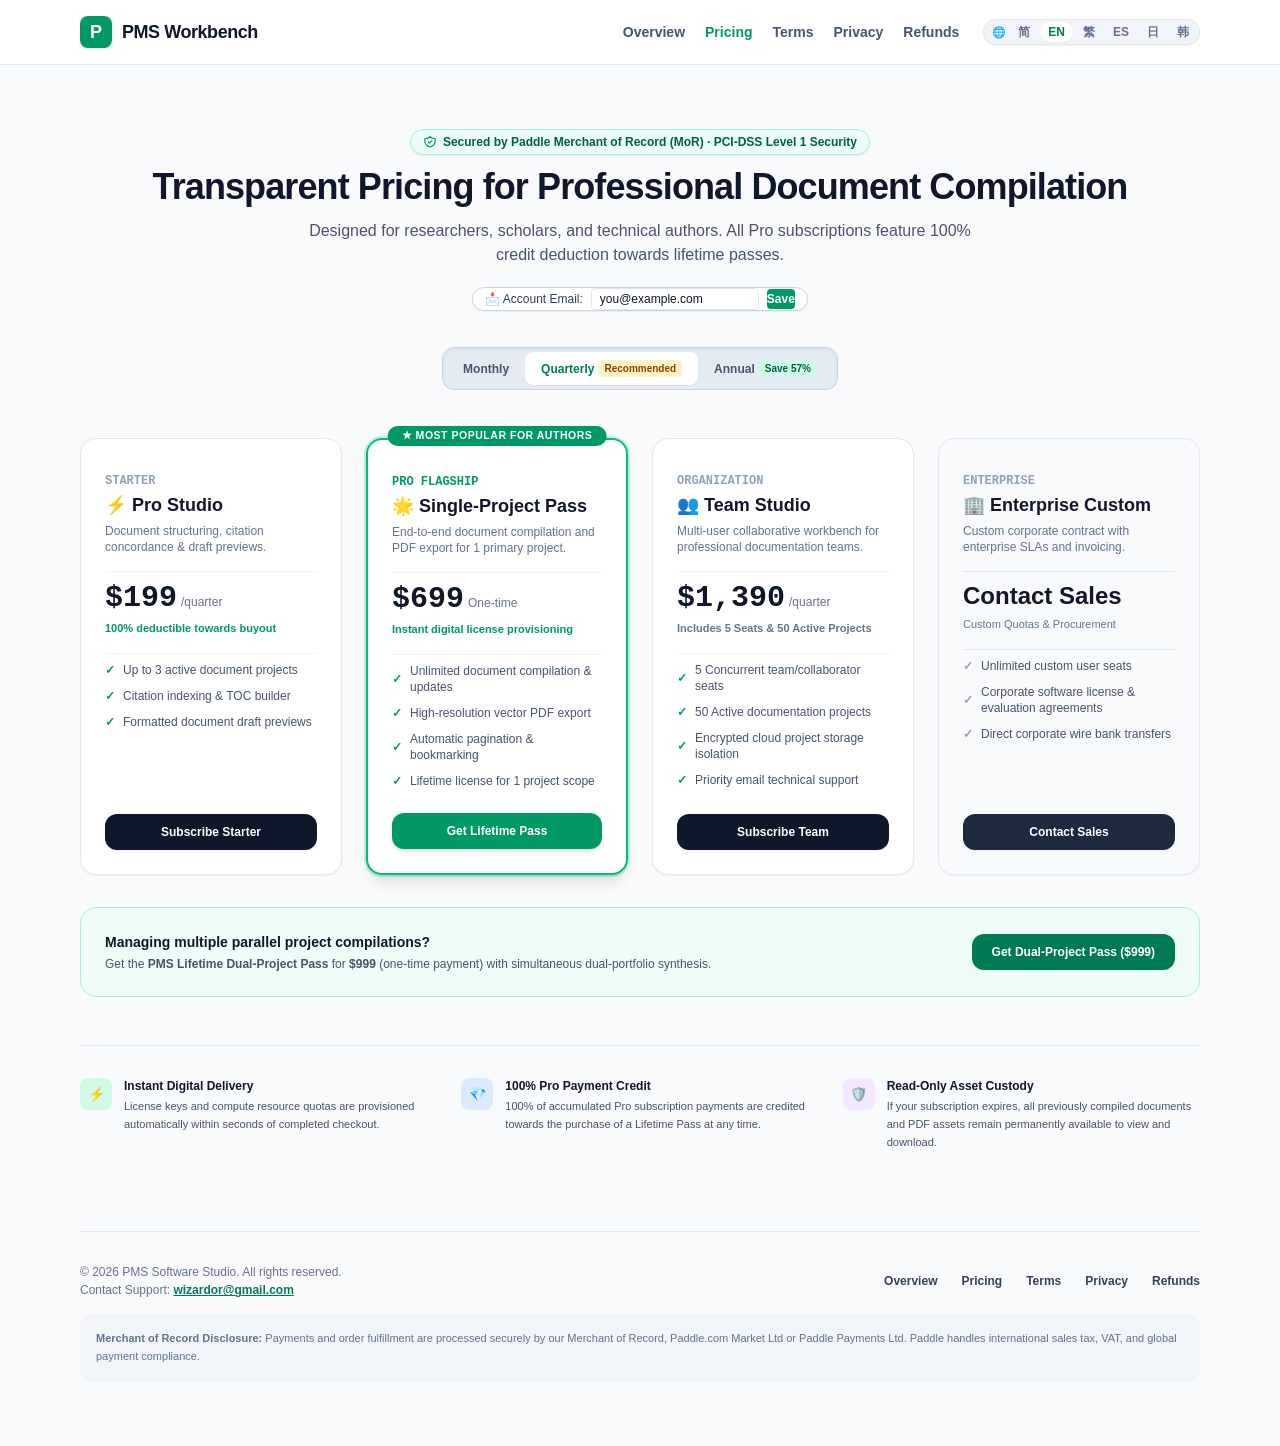
==== pricing.html @ fc58843a "Add files via upload" ====
<!DOCTYPE html>
<html lang="en">
<head>
  <meta charset="UTF-8" />
  <meta name="viewport" content="width=device-width, initial-scale=1.0" />
  <title>Pricing & Plans | PMS - Document & Citation Formatting Workbench</title>
  <link rel="stylesheet" href="site-tailwind.css" />
  <!-- Paddle.js v2 SDK (Same-Origin Local Mirror + Official CDN Dual-Track Fallback) -->
  <link rel="stylesheet" href="paddle-v2.css" />
  <script src="paddle-v2.js"></script>
  <script>
    if (typeof window.Paddle === "undefined") {
      document.write('<script src="https://cdn.paddle.com/paddle/v2/paddle.js"><\/script>');
    }
  </script>
  <!-- Multilingual i18n Engine -->
  <script src="i18n.js"></script>
</head>
<body class="bg-slate-50 text-slate-800 antialiased selection:bg-emerald-500 selection:text-white flex flex-col min-h-screen">

  <!-- Navigation Bar -->
  <header class="border-b border-slate-200 bg-white/90 backdrop-blur sticky top-0 z-50">
    <div class="max-w-6xl mx-auto px-4 h-16 flex items-center justify-between gap-4">
      <a href="index.html" class="flex items-center gap-2.5 shrink-0">
        <div class="w-8 h-8 rounded-lg bg-emerald-600 text-white flex items-center justify-center font-bold text-lg shadow-sm">
          P
        </div>
        <span class="font-extrabold text-lg text-slate-900 tracking-tight">PMS Workbench</span>
      </a>

      <div class="flex items-center gap-4 sm:gap-6">
        <nav class="hidden sm:flex items-center gap-5 text-sm font-semibold text-slate-600">
          <a href="index.html" data-i18n="nav_overview" class="hover:text-slate-900 transition">Overview</a>
          <a href="pricing.html" data-i18n="nav_pricing" class="text-emerald-600 font-bold hover:text-emerald-700 transition">Pricing</a>
          <a href="terms.html" data-i18n="nav_terms" class="hover:text-slate-900 transition">Terms</a>
          <a href="privacy.html" data-i18n="nav_privacy" class="hover:text-slate-900 transition">Privacy</a>
          <a href="refund.html" data-i18n="nav_refunds" class="hover:text-slate-900 transition">Refunds</a>
        </nav>

        <!-- 界面语言切换器 (对齐插件端 [ 简 | EN | 繁 | ES | 日 | 韩 ]) -->
        <div class="inline-flex items-center gap-0.5 p-0.5 rounded-full bg-slate-100 border border-slate-200 text-xs font-bold shadow-2xs">
          <span class="text-slate-400 pl-1.5 pr-0.5 text-[11px]">🌐</span>
          <button onclick="setLang('zh')" class="lang-btn px-2 py-0.5 rounded-full text-slate-500 hover:text-slate-900 transition" data-lang="zh">简</button>
          <button onclick="setLang('en')" class="lang-btn px-2 py-0.5 rounded-full bg-white text-emerald-700 font-extrabold shadow-xs transition" data-lang="en">EN</button>
          <button onclick="setLang('zh-TW')" class="lang-btn px-2 py-0.5 rounded-full text-slate-500 hover:text-slate-900 transition" data-lang="zh-TW">繁</button>
          <button onclick="setLang('es')" class="lang-btn px-2 py-0.5 rounded-full text-slate-500 hover:text-slate-900 transition" data-lang="es">ES</button>
          <button onclick="setLang('ja')" class="lang-btn px-2 py-0.5 rounded-full text-slate-500 hover:text-slate-900 transition" data-lang="ja">日</button>
          <button onclick="setLang('ko')" class="lang-btn px-2 py-0.5 rounded-full text-slate-500 hover:text-slate-900 transition" data-lang="ko">韩</button>
        </div>
      </div>
    </div>
  </header>

  <!-- Hero Section -->
  <main id="pricing" class="max-w-6xl mx-auto px-4 py-16 flex-grow">
    <div class="text-center space-y-3 mb-12">
      <div class="inline-flex items-center gap-1.5 px-3 py-1 rounded-full bg-emerald-50 text-emerald-800 text-xs font-semibold border border-emerald-200 shadow-2xs">
        <svg class="w-3.5 h-3.5 text-emerald-600" fill="none" stroke="currentColor" viewBox="0 0 24 24">
          <path stroke-linecap="round" stroke-linejoin="round" stroke-width="2" d="M9 12l2 2 4-4m5.618-4.016A11.955 11.955 0 0112 2.944a11.955 11.955 0 01-8.618 3.04A12.02 12.02 0 003 9c0 5.591 3.824 10.29 9 11.622 5.176-1.332 9-6.03 9-11.622 0-1.042-.133-2.052-.382-3.016z" />
        </svg>
        <span data-i18n="pricing_badge">Secured by Paddle Merchant of Record (MoR) · PCI-DSS Level 1 Security</span>
      </div>
      <h1 data-i18n="pricing_title" class="text-3xl sm:text-4xl font-extrabold text-slate-900 tracking-tight">
        Transparent Pricing for Professional Document Compilation
      </h1>
      <p data-i18n="pricing_desc" class="text-base text-slate-600 max-w-2xl mx-auto">
        Designed for researchers, scholars, and technical authors. All Pro subscriptions feature 100% credit deduction towards lifetime passes.
      </p>

      <!-- Auto-Synced Account Email Pill -->
      <div id="pms-user-email-bar" class="pt-2 flex justify-center"></div>

      <!-- Cycle Switcher -->
      <div class="pt-6 flex justify-center">
        <div class="inline-flex p-1 bg-slate-200/80 rounded-xl border border-slate-300 text-xs font-bold shadow-inner">
          <button id="btn-monthly" onclick="switchCycle('monthly')" class="px-4 py-2 rounded-lg transition text-slate-600 hover:text-slate-900">
            <span data-i18n="cycle_monthly">Monthly</span>
          </button>
          <button id="btn-quarterly" onclick="switchCycle('quarterly')" class="px-4 py-2 rounded-lg transition bg-white text-emerald-700 shadow-xs flex items-center gap-1 font-bold">
            <span data-i18n="cycle_quarterly">Quarterly</span>
            <span data-i18n="badge_recommended" class="bg-amber-100 text-amber-800 text-[10px] px-1.5 py-0.5 rounded font-bold">Recommended</span>
          </button>
          <button id="btn-yearly" onclick="switchCycle('yearly')" class="px-4 py-2 rounded-lg transition text-slate-600 hover:text-slate-900 flex items-center gap-1">
            <span data-i18n="cycle_yearly">Annual</span>
            <span data-i18n="badge_save57" class="bg-emerald-100 text-emerald-800 text-[10px] px-1.5 py-0.5 rounded font-bold">Save 57%</span>
          </button>
        </div>
      </div>
    </div>

    <!-- Pricing Grid -->
    <div class="grid grid-cols-1 md:grid-cols-2 xl:grid-cols-4 gap-6 items-stretch">

      <!-- Card 1: Starter / Pro Studio -->
      <div id="card-pro" onclick="focusPricingCard('card-pro', false)" class="rounded-2xl border border-slate-200 bg-white p-6 pt-7 shadow-xs flex flex-col justify-between relative hover:shadow-md transition cursor-pointer">
        <div id="badge-pro" class="hidden absolute -top-3.5 left-1/2 -translate-x-1/2 whitespace-nowrap z-10 bg-emerald-600 text-white text-[10.5px] font-extrabold uppercase px-3.5 py-0.5 rounded-full tracking-wider shadow-xs">
          <span class="selected-plan-badge-text">★ Selected Plan</span>
        </div>
        <div class="space-y-4">
          <div>
            <span id="tier-label-pro" data-i18n="card1_tier" class="text-xs font-mono font-bold text-slate-400">STARTER</span>
            <h3 data-i18n="card1_title" class="text-lg font-bold text-slate-900">⚡ Pro Studio</h3>
            <p data-i18n="card1_desc" class="text-xs text-slate-500 mt-1">Document structuring, citation concordance & draft previews.</p>
          </div>
          <div class="pt-2 border-t border-slate-100">
            <div class="flex items-baseline gap-1">
              <span id="price-pro" class="text-3xl font-black text-slate-900 font-mono">$199</span>
              <span id="period-pro" data-i18n="card1_period_qu" class="text-xs text-slate-500 font-medium">/quarter</span>
            </div>
            <p data-i18n="card1_sub" class="text-[11px] text-emerald-600 font-semibold mt-1">100% deductible towards buyout</p>
          </div>
          <ul class="space-y-2.5 text-xs text-slate-600 pt-2 border-t border-slate-100">
            <li class="flex items-center gap-2"><span class="text-emerald-600 font-bold">✓</span> <span data-i18n="card1_f1">Up to 3 active document projects</span></li>
            <li class="flex items-center gap-2"><span class="text-emerald-600 font-bold">✓</span> <span data-i18n="card1_f2">Citation indexing & TOC builder</span></li>
            <li class="flex items-center gap-2"><span class="text-emerald-600 font-bold">✓</span> <span data-i18n="card1_f3">Formatted document draft previews</span></li>
          </ul>
        </div>
        <div class="pt-6">
          <button id="btn-cta-pro" onclick="event.stopPropagation(); focusPricingCard('card-pro', false); openPaddleCheckout(currentProPriceId)" data-i18n="card1_btn" class="w-full py-2.5 px-4 rounded-xl bg-slate-900 hover:bg-slate-800 text-white font-bold text-xs transition shadow-xs">
            Subscribe Starter
          </button>
        </div>
      </div>

      <!-- Card 2: Pro / Single-Project Pass -->
      <div id="card-lifetime" onclick="focusPricingCard('card-lifetime', false)" class="rounded-2xl border-2 border-emerald-500 bg-white p-6 pt-7 shadow-lg flex flex-col justify-between relative ring-2 ring-emerald-500/20 transition cursor-pointer">
        <div id="badge-lifetime" class="absolute -top-3.5 left-1/2 -translate-x-1/2 whitespace-nowrap z-10 bg-emerald-600 text-white text-[10.5px] font-extrabold uppercase px-3.5 py-0.5 rounded-full tracking-wider shadow-xs">
          <span data-i18n="card2_banner">★ Most Popular for Authors</span>
        </div>
        <div class="space-y-4">
          <div>
            <span id="tier-label-lifetime" data-i18n="card2_tier" class="text-xs font-mono font-bold text-emerald-600">PRO FLAGSHIP</span>
            <h3 data-i18n="card2_title" class="text-lg font-bold text-slate-900">🌟 Single-Project Pass</h3>
            <p data-i18n="card2_desc" class="text-xs text-slate-500 mt-1">End-to-end document compilation and PDF export for 1 primary project.</p>
          </div>
          <div class="pt-2 border-t border-slate-100">
            <div class="flex items-baseline gap-1">
              <span id="price-lifetime" class="text-3xl font-black text-slate-900 font-mono">$699</span>
              <span data-i18n="card2_period" class="text-xs text-slate-500 font-medium">One-time</span>
            </div>
            <p data-i18n="card2_sub" class="text-[11px] text-emerald-600 font-semibold mt-1">Instant digital license provisioning</p>
          </div>
          <ul class="space-y-2.5 text-xs text-slate-600 pt-2 border-t border-slate-100">
            <li class="flex items-center gap-2"><span class="text-emerald-600 font-bold">✓</span> <span data-i18n="card2_f1">Unlimited document compilation & updates</span></li>
            <li class="flex items-center gap-2"><span class="text-emerald-600 font-bold">✓</span> <span data-i18n="card2_f2">High-resolution vector PDF export</span></li>
            <li class="flex items-center gap-2"><span class="text-emerald-600 font-bold">✓</span> <span data-i18n="card2_f3">Automatic pagination & bookmarking</span></li>
            <li class="flex items-center gap-2"><span class="text-emerald-600 font-bold">✓</span> <span data-i18n="card2_f4">Lifetime license for 1 project scope</span></li>
          </ul>
        </div>
        <div class="pt-6">
          <button id="btn-cta-lifetime" onclick="event.stopPropagation(); focusPricingCard('card-lifetime', false); openPaddleCheckout(priceIds.lifetime)" data-i18n="card2_btn" class="w-full py-2.5 px-4 rounded-xl bg-emerald-600 hover:bg-emerald-700 text-white font-bold text-xs transition shadow-md">
            Get Lifetime Pass
          </button>
        </div>
      </div>

      <!-- Card 3: Enterprise / Team Studio -->
      <div id="card-firm" onclick="focusPricingCard('card-firm', false)" class="rounded-2xl border border-slate-200 bg-white p-6 pt-7 shadow-xs flex flex-col justify-between relative hover:shadow-md transition cursor-pointer">
        <div id="badge-firm" class="hidden absolute -top-3.5 left-1/2 -translate-x-1/2 whitespace-nowrap z-10 bg-emerald-600 text-white text-[10.5px] font-extrabold uppercase px-3.5 py-0.5 rounded-full tracking-wider shadow-xs">
          <span class="selected-plan-badge-text">★ Selected Plan</span>
        </div>
        <div class="space-y-4">
          <div>
            <span id="tier-label-firm" data-i18n="card3_tier" class="text-xs font-mono font-bold text-slate-400">ORGANIZATION</span>
            <h3 data-i18n="card3_title" class="text-lg font-bold text-slate-900">👥 Team Studio</h3>
            <p data-i18n="card3_desc" class="text-xs text-slate-500 mt-1">Multi-user collaborative workbench for professional documentation teams.</p>
          </div>
          <div class="pt-2 border-t border-slate-100">
            <div class="flex items-baseline gap-1">
              <span id="price-firm" class="text-3xl font-black text-slate-900 font-mono">$1,390</span>
              <span id="period-firm" data-i18n="card3_period_qu" class="text-xs text-slate-500 font-medium">/quarter</span>
            </div>
            <p data-i18n="card3_sub" class="text-[11px] text-slate-500 font-semibold mt-1">Includes 5 Seats & 50 Active Projects</p>
          </div>
          <ul class="space-y-2.5 text-xs text-slate-600 pt-2 border-t border-slate-100">
            <li class="flex items-center gap-2"><span class="text-emerald-600 font-bold">✓</span> <span data-i18n="card3_f1">5 Concurrent team/collaborator seats</span></li>
            <li class="flex items-center gap-2"><span class="text-emerald-600 font-bold">✓</span> <span data-i18n="card3_f2">50 Active documentation projects</span></li>
            <li class="flex items-center gap-2"><span class="text-emerald-600 font-bold">✓</span> <span data-i18n="card3_f3">Encrypted cloud project storage isolation</span></li>
            <li class="flex items-center gap-2"><span class="text-emerald-600 font-bold">✓</span> <span data-i18n="card3_f4">Priority email technical support</span></li>
          </ul>
        </div>
        <div class="pt-6">
          <button id="btn-cta-firm" onclick="event.stopPropagation(); focusPricingCard('card-firm', false); openPaddleCheckout(currentFirmPriceId)" data-i18n="card3_btn" class="w-full py-2.5 px-4 rounded-xl bg-slate-900 hover:bg-slate-800 text-white font-bold text-xs transition shadow-xs">
            Subscribe Team
          </button>
        </div>
      </div>

      <!-- Card 4: Enterprise -->
      <div id="card-enterprise" onclick="focusPricingCard('card-enterprise', false)" class="rounded-2xl border border-slate-200 bg-slate-50 p-6 pt-7 shadow-xs flex flex-col justify-between relative hover:shadow-md transition cursor-pointer">
        <div id="badge-enterprise" class="hidden absolute -top-3.5 left-1/2 -translate-x-1/2 whitespace-nowrap z-10 bg-emerald-600 text-white text-[10.5px] font-extrabold uppercase px-3.5 py-0.5 rounded-full tracking-wider shadow-xs">
          <span class="selected-plan-badge-text">★ Selected Plan</span>
        </div>
        <div class="space-y-4">
          <div>
            <span id="tier-label-enterprise" data-i18n="card4_tier" class="text-xs font-mono font-bold text-slate-400">ENTERPRISE</span>
            <h3 data-i18n="card4_title" class="text-lg font-bold text-slate-900">🏢 Enterprise Custom</h3>
            <p data-i18n="card4_desc" class="text-xs text-slate-500 mt-1">Custom corporate contract with enterprise SLAs and invoicing.</p>
          </div>
          <div class="pt-2 border-t border-slate-200">
            <div data-i18n="card4_price" class="text-2xl font-black text-slate-900">Contact Sales</div>
            <p data-i18n="card4_sub" class="text-[11px] text-slate-500 font-medium mt-1">Custom Quotas & Procurement</p>
          </div>
          <ul class="space-y-2.5 text-xs text-slate-600 pt-2 border-t border-slate-200">
            <li class="flex items-center gap-2"><span class="text-slate-400 font-bold">✓</span> <span data-i18n="card4_f1">Unlimited custom user seats</span></li>
            <li class="flex items-center gap-2"><span class="text-slate-400 font-bold">✓</span> <span data-i18n="card4_f2">Corporate software license & evaluation agreements</span></li>
            <li class="flex items-center gap-2"><span class="text-slate-400 font-bold">✓</span> <span data-i18n="card4_f3">Direct corporate wire bank transfers</span></li>
          </ul>
        </div>
        <div class="pt-6">
          <a id="btn-cta-enterprise" onclick="event.stopPropagation(); focusPricingCard('card-enterprise', false)" href="mailto:wizardor@gmail.com?subject=PMS%20Enterprise%20Documentation%20Inquiry" data-i18n="card4_btn" class="w-full py-2.5 px-4 rounded-xl bg-slate-800 hover:bg-slate-900 text-white font-bold text-xs flex items-center justify-center transition shadow-xs">
            Contact Sales
          </a>
        </div>
      </div>

    </div>

    <!-- Dual Project Special Callout -->
    <div id="card-dual" onclick="focusPricingCard('card-dual', false)" class="mt-8 p-6 rounded-2xl border border-emerald-200 bg-emerald-50/60 flex flex-col sm:flex-row items-center justify-between gap-4 relative transition cursor-pointer">
      <div id="badge-dual" class="hidden absolute -top-3.5 left-6 whitespace-nowrap z-10 bg-emerald-600 text-white text-[10.5px] font-extrabold uppercase px-3.5 py-0.5 rounded-full tracking-wider shadow-xs">
        <span class="selected-plan-badge-text">★ Selected Plan</span>
      </div>
      <div class="space-y-1 text-center sm:text-left">
        <h4 data-i18n="dual_title" class="font-extrabold text-slate-900 text-sm">Managing multiple parallel project compilations?</h4>
        <p id="desc-dual" data-i18n-html="dual_desc" class="text-xs text-slate-600">Get the <strong>PMS Lifetime Dual-Project Pass</strong> for <strong>$999.00</strong> (one-time payment) with simultaneous dual-portfolio synthesis.</p>
      </div>
      <button id="btn-cta-dual" data-i18n="dual_btn" onclick="event.stopPropagation(); focusPricingCard('card-dual', false); openPaddleCheckout(priceIds.dual)" class="px-5 py-2.5 rounded-xl bg-emerald-700 hover:bg-emerald-800 text-white font-bold text-xs whitespace-nowrap shadow-xs transition">
        Get Dual-Project Pass ($999)
      </button>
    </div>

    <!-- Guarantees Row -->
    <div class="grid grid-cols-1 md:grid-cols-3 gap-6 mt-12 pt-8 border-t border-slate-200 text-slate-600">
      <div class="flex items-start gap-3">
        <div class="w-8 h-8 rounded-lg bg-emerald-100 text-emerald-800 flex items-center justify-center font-bold text-sm shrink-0">⚡</div>
        <div class="space-y-1">
          <h5 data-i18n="guar1_title" class="font-bold text-slate-900 text-xs">Instant Digital Delivery</h5>
          <p data-i18n="guar1_desc" class="text-[11px] leading-relaxed">License keys and compute resource quotas are provisioned automatically within seconds of completed checkout.</p>
        </div>
      </div>
      <div class="flex items-start gap-3">
        <div class="w-8 h-8 rounded-lg bg-blue-100 text-blue-800 flex items-center justify-center font-bold text-sm shrink-0">💎</div>
        <div class="space-y-1">
          <h5 data-i18n="guar2_title" class="font-bold text-slate-900 text-xs">100% Pro Payment Credit</h5>
          <p data-i18n="guar2_desc" class="text-[11px] leading-relaxed">100% of accumulated Pro subscription payments are credited towards the purchase of a Lifetime Pass at any time.</p>
        </div>
      </div>
      <div class="flex items-start gap-3">
        <div class="w-8 h-8 rounded-lg bg-purple-100 text-purple-800 flex items-center justify-center font-bold text-sm shrink-0">🛡️</div>
        <div class="space-y-1">
          <h5 data-i18n="guar3_title" class="font-bold text-slate-900 text-xs">Read-Only Asset Custody</h5>
          <p data-i18n="guar3_desc" class="text-[11px] leading-relaxed">If your subscription expires, all previously compiled documents and PDF assets remain permanently available to view and download.</p>
        </div>
      </div>
    </div>

    <!-- Legal Footer for Paddle Underwriting -->
    <footer class="mt-20 pt-8 border-t border-slate-200 text-xs text-slate-500 space-y-4">
      <div class="flex flex-col sm:flex-row items-center justify-between gap-4">
        <div>
          <p data-i18n="footer_rights">© 2026 PMS Software Studio. All rights reserved.</p>
          <p class="mt-0.5"><span data-i18n="footer_support">Contact Support:</span> <a href="mailto:wizardor@gmail.com" class="text-emerald-700 underline font-semibold">wizardor@gmail.com</a></p>
        </div>
        <div class="flex items-center gap-6 font-semibold text-slate-700">
          <a href="index.html" data-i18n="nav_overview" class="hover:text-emerald-600">Home</a>
          <a href="pricing.html" data-i18n="nav_pricing" class="hover:text-emerald-600">Pricing</a>
          <a href="terms.html" data-i18n="nav_terms" class="hover:text-emerald-600">Terms of Service</a>
          <a href="privacy.html" data-i18n="nav_privacy" class="hover:text-emerald-600">Privacy Policy</a>
          <a href="refund.html" data-i18n="nav_refunds" class="hover:text-emerald-600">Refund Policy</a>
        </div>
      </div>
      <div class="bg-slate-100 p-4 rounded-xl text-[11px] leading-relaxed text-slate-500 space-y-1">
        <p><strong data-i18n="footer_mor_title">Merchant of Record Disclosure:</strong> <span data-i18n="footer_mor_desc">Payments and order fulfillment are processed securely by our Merchant of Record, Paddle.com Market Ltd or Paddle Payments Ltd. Paddle handles international sales tax, VAT, and global payment compliance.</span></p>
      </div>
    </footer>
  </main>

  <script>
    const priceIds = {
      pro: {
        monthly: "pri_01m62yqpmq6xn7y26jar2srvnp",
        quarterly: "pri_01m62zhc74dr729rm8zsdzj0s3",
        yearly: "pri_01m62ysx796zem27xb4j6aczm2"
      },
      lifetime: "pri_01m62yxa4ymwd403hmzstq3a38",
      dual: "pri_01m62yz6gy95weaxyefzy8kqhc",
      firm: {
        monthly: "pri_01m62z19y7adz1a0gypkp4bbry",
        quarterly: "pri_01m62zqagzd4ae1qsfa4njb409",
        yearly: "pri_01m62z28ynj7f783t4jq0w77yt"
      }
    };

    const priceAmounts = {
      pro: { monthly: 79, quarterly: 199, yearly: 690 },
      lifetime: 699,
      dual: 999,
      firm: { monthly: 499, quarterly: 1390, yearly: 4990 }
    };

    let currentCycle = "quarterly";
    let currentProPriceId = priceIds.pro.quarterly;
    let currentFirmPriceId = priceIds.firm.quarterly;
    let currentFocusedCardId = "card-lifetime";

    const SELECTED_BADGE_LABELS = {
      "zh": "★ 当前已选方案",
      "zh-TW": "★ 當前已選方案",
      "en": "★ Selected Plan",
      "es": "★ Plan Seleccionado",
      "ja": "★ 選択中のプラン",
      "ko": "★ 선택된 플랜"
    };

    function updateSelectedBadgeTranslations(lang) {
      const label = SELECTED_BADGE_LABELS[lang] || SELECTED_BADGE_LABELS["en"];
      document.querySelectorAll(".selected-plan-badge-text").forEach(function(el) {
        el.innerText = label;
      });
    }

    function focusPricingCard(targetCardId, shouldScroll) {
      if (!targetCardId) return;
      currentFocusedCardId = targetCardId;

      const gridCards = [
        { card: "card-pro", badge: "badge-pro", tier: "tier-label-pro", btn: "btn-cta-pro", bg: "bg-white" },
        { card: "card-lifetime", badge: "badge-lifetime", tier: "tier-label-lifetime", btn: "btn-cta-lifetime", bg: "bg-white" },
        { card: "card-firm", badge: "badge-firm", tier: "tier-label-firm", btn: "btn-cta-firm", bg: "bg-white" },
        { card: "card-enterprise", badge: "badge-enterprise", tier: "tier-label-enterprise", btn: "btn-cta-enterprise", bg: "bg-slate-50" }
      ];

      gridCards.forEach(function(item) {
        const cardEl = document.getElementById(item.card);
        const badgeEl = document.getElementById(item.badge);
        const tierEl = document.getElementById(item.tier);
        const btnEl = document.getElementById(item.btn);
        const isActive = item.card === targetCardId;

        if (cardEl) {
          cardEl.className = isActive
            ? "rounded-2xl border-2 border-emerald-500 " + item.bg + " p-6 pt-7 shadow-xl flex flex-col justify-between relative ring-4 ring-emerald-500/20 transition cursor-pointer"
            : "rounded-2xl border border-slate-200 " + item.bg + " p-6 pt-7 shadow-xs flex flex-col justify-between relative hover:shadow-md transition cursor-pointer";
        }
        if (badgeEl) {
          if (isActive) {
            badgeEl.classList.remove("hidden");
          } else {
            badgeEl.classList.add("hidden");
          }
        }
        if (tierEl) {
          tierEl.className = isActive
            ? "text-xs font-mono font-bold text-emerald-600"
            : "text-xs font-mono font-bold text-slate-400";
        }
        if (btnEl) {
          if (item.card === "card-enterprise") {
            btnEl.className = isActive
              ? "w-full py-2.5 px-4 rounded-xl bg-emerald-600 hover:bg-emerald-700 text-white font-bold text-xs flex items-center justify-center transition shadow-md"
              : "w-full py-2.5 px-4 rounded-xl bg-slate-800 hover:bg-slate-900 text-white font-bold text-xs flex items-center justify-center transition shadow-xs";
          } else {
            btnEl.className = isActive
              ? "w-full py-2.5 px-4 rounded-xl bg-emerald-600 hover:bg-emerald-700 text-white font-bold text-xs transition shadow-md"
              : "w-full py-2.5 px-4 rounded-xl bg-slate-900 hover:bg-slate-800 text-white font-bold text-xs transition shadow-xs";
          }
        }
      });

      // Handle Dual-Project Pass Card (Card 5)
      const dualCard = document.getElementById("card-dual");
      const dualBadge = document.getElementById("badge-dual");
      const dualBtn = document.getElementById("btn-cta-dual");
      const isDualActive = targetCardId === "card-dual";
      if (dualCard) {
        dualCard.className = isDualActive
          ? "mt-8 p-6 rounded-2xl border-2 border-emerald-500 bg-emerald-50/90 shadow-xl ring-4 ring-emerald-500/20 flex flex-col sm:flex-row items-center justify-between gap-4 relative transition cursor-pointer"
          : "mt-8 p-6 rounded-2xl border border-emerald-200 bg-emerald-50/60 flex flex-col sm:flex-row items-center justify-between gap-4 relative transition cursor-pointer";
      }
      if (dualBadge) {
        if (isDualActive) {
          dualBadge.classList.remove("hidden");
        } else {
          dualBadge.classList.add("hidden");
        }
      }
      if (dualBtn) {
        dualBtn.className = isDualActive
          ? "px-5 py-2.5 rounded-xl bg-emerald-600 hover:bg-emerald-700 text-white font-bold text-xs whitespace-nowrap shadow-md ring-2 ring-emerald-500/30 transition"
          : "px-5 py-2.5 rounded-xl bg-emerald-700 hover:bg-emerald-800 text-white font-bold text-xs whitespace-nowrap shadow-xs transition";
      }

      if (shouldScroll) {
        const targetEl = document.getElementById(targetCardId);
        if (targetEl && typeof targetEl.scrollIntoView === "function") {
          targetEl.scrollIntoView({ behavior: "smooth", block: "center" });
        }
        const btnMap = {
          "card-pro": "btn-cta-pro",
          "card-lifetime": "btn-cta-lifetime",
          "card-firm": "btn-cta-firm",
          "card-enterprise": "btn-cta-enterprise",
          "card-dual": "btn-cta-dual"
        };
        const activeBtn = document.getElementById(btnMap[targetCardId]);
        if (activeBtn && typeof activeBtn.focus === "function") {
          activeBtn.focus({ preventScroll: true });
        }
      }
    }

    function resolveTargetCardFromUrl(ctx) {
      const pId = ctx.priceId;
      const tier = (ctx.tier || "").toLowerCase();
      if (
        pId === priceIds.pro.monthly ||
        pId === priceIds.pro.quarterly ||
        pId === priceIds.pro.yearly ||
        tier === "pro" ||
        tier === "starter"
      ) {
        return "card-pro";
      }
      if (
        pId === priceIds.firm.monthly ||
        pId === priceIds.firm.quarterly ||
        pId === priceIds.firm.yearly ||
        tier === "firm_boutique" ||
        tier === "firm" ||
        tier === "team"
      ) {
        return "card-firm";
      }
      if (pId === priceIds.dual || pId === "pri_01m62yz6gy95weaxyefzy8kqhc" || tier === "lifetime_dual" || tier === "dual") {
        return "card-dual";
      }
      if (tier === "enterprise" || tier === "firm_midsized") {
        return "card-enterprise";
      }
      if (pId === priceIds.lifetime || pId === "pri_01m62yxa4ymwd403hmzstq3a38" || tier === "lifetime" || tier === "single") {
        return "card-lifetime";
      }
      return null;
    }

    function getPeriodSuffix(cycle) {
      const curLang = localStorage.getItem('pms_site_lang') || 'en';
      const dict = (typeof PMS_TRANSLATIONS !== 'undefined' && PMS_TRANSLATIONS[curLang]) ? PMS_TRANSLATIONS[curLang] : null;
      if (!dict) {
        return cycle === 'monthly' ? '/month' : cycle === 'yearly' ? '/year' : '/quarter';
      }
      return cycle === 'monthly' ? dict.card1_period_mo : cycle === 'yearly' ? dict.card1_period_yr : dict.card1_period_qu;
    }

    function formatUsd(val) {
      return "$" + (Number(val) || 0).toLocaleString("en-US");
    }

    function renderBuyoutPrices() {
      const lifeEl = document.getElementById("price-lifetime");
      if (lifeEl) {
        lifeEl.innerText = formatUsd(priceAmounts.lifetime);
      }
      const dualDescEl = document.getElementById("desc-dual");
      if (dualDescEl && dualDescEl.innerHTML) {
        dualDescEl.innerHTML = dualDescEl.innerHTML.replace(/\$\d[\d,]*(?:\.\d{2})?/g, formatUsd(priceAmounts.dual));
      }
      const dualBtnEl = document.getElementById("btn-cta-dual");
      if (dualBtnEl && dualBtnEl.innerText) {
        dualBtnEl.innerText = dualBtnEl.innerText.replace(/\$\d[\d,]*/g, formatUsd(priceAmounts.dual));
      }
    }

    function switchCycle(cycle) {
      currentCycle = cycle;
      const btnM = document.getElementById("btn-monthly");
      const btnQ = document.getElementById("btn-quarterly");
      const btnY = document.getElementById("btn-yearly");

      btnM.className = "px-4 py-2 rounded-lg transition text-slate-600 hover:text-slate-900";
      btnQ.className = "px-4 py-2 rounded-lg transition text-slate-600 hover:text-slate-900 flex items-center gap-1";
      btnY.className = "px-4 py-2 rounded-lg transition text-slate-600 hover:text-slate-900 flex items-center gap-1";

      const activeClass = "px-4 py-2 rounded-lg transition bg-white text-emerald-700 shadow-xs flex items-center gap-1 font-bold";

      const suffix = getPeriodSuffix(cycle);

      if (cycle === "monthly") {
        btnM.className = activeClass;
        document.getElementById("price-pro").innerText = formatUsd(priceAmounts.pro.monthly);
        document.getElementById("period-pro").innerText = suffix;
        document.getElementById("price-firm").innerText = formatUsd(priceAmounts.firm.monthly);
        document.getElementById("period-firm").innerText = suffix;
        currentProPriceId = priceIds.pro.monthly;
        currentFirmPriceId = priceIds.firm.monthly;
      } else if (cycle === "quarterly") {
        btnQ.className = activeClass;
        document.getElementById("price-pro").innerText = formatUsd(priceAmounts.pro.quarterly);
        document.getElementById("period-pro").innerText = suffix;
        document.getElementById("price-firm").innerText = formatUsd(priceAmounts.firm.quarterly);
        document.getElementById("period-firm").innerText = suffix;
        currentProPriceId = priceIds.pro.quarterly;
        currentFirmPriceId = priceIds.firm.quarterly;
      } else if (cycle === "yearly") {
        btnY.className = activeClass;
        document.getElementById("price-pro").innerText = formatUsd(priceAmounts.pro.yearly);
        document.getElementById("period-pro").innerText = suffix;
        document.getElementById("price-firm").innerText = formatUsd(priceAmounts.firm.yearly);
        document.getElementById("period-firm").innerText = suffix;
        currentProPriceId = priceIds.pro.yearly;
        currentFirmPriceId = priceIds.firm.yearly;
      }
      renderBuyoutPrices();
    }

    // Track 1: Zero-latency URL Snapshot Price Sync (?pms_prices=79_199_690_699_999_499_1390_4990)
    // Pure numeric URL parameters from the extension — zero backend credential exposure
    function applyUrlPriceSnapshot() {
      try {
        const params = new URLSearchParams(window.location.search);
        const snap = (params.get("pms_prices") || "").trim();
        if (!snap) return;
        const parts = snap.split("_").map(function(n) { return parseInt(n, 10); });
        if (parts.length >= 8 && parts.every(function(n) { return !isNaN(n) && n > 0; })) {
          priceAmounts.pro.monthly = parts[0];
          priceAmounts.pro.quarterly = parts[1];
          priceAmounts.pro.yearly = parts[2];
          priceAmounts.lifetime = parts[3];
          priceAmounts.dual = parts[4];
          priceAmounts.firm.monthly = parts[5];
          priceAmounts.firm.quarterly = parts[6];
          priceAmounts.firm.yearly = parts[7];
          switchCycle(currentCycle);
        }
      } catch (_) {}
    }

    // Track 2: Same-Origin Static JSON Price Sync (./pricing-live.json)
    // Zero cross-origin requests to api.paddle.com on page load, zero backend credential exposure
    function syncLivePricingFromSameOriginJson() {
      try {
        fetch("./pricing-live.json?t=" + Math.floor(Date.now() / 60000), { cache: "no-store" })
          .then(function(res) {
            if (!res.ok) return null;
            return res.json();
          })
          .then(function(data) {
            if (!data || typeof data !== "object") return;
            // Only apply if URL snapshot (?pms_prices=) did not already override
            const params = new URLSearchParams(window.location.search);
            if (params.get("pms_prices")) return;

            if (data.pro) {
              if (Number(data.pro.monthly) > 0) priceAmounts.pro.monthly = Number(data.pro.monthly);
              if (Number(data.pro.quarterly) > 0) priceAmounts.pro.quarterly = Number(data.pro.quarterly);
              if (Number(data.pro.yearly) > 0) priceAmounts.pro.yearly = Number(data.pro.yearly);
            }
            if (Number(data.lifetime) > 0) priceAmounts.lifetime = Number(data.lifetime);
            if (Number(data.dual) > 0) priceAmounts.dual = Number(data.dual);
            if (data.firm) {
              if (Number(data.firm.monthly) > 0) priceAmounts.firm.monthly = Number(data.firm.monthly);
              if (Number(data.firm.quarterly) > 0) priceAmounts.firm.quarterly = Number(data.firm.quarterly);
              if (Number(data.firm.yearly) > 0) priceAmounts.firm.yearly = Number(data.firm.yearly);
            }
            switchCycle(currentCycle);
          })
          .catch(function() {});
      } catch (_) {}
    }

    // Intercept setLang to refresh period suffix & selected badge
    const originalSetLang = window.setLang;
    window.setLang = function(lang) {
      if (typeof originalSetLang === 'function') {
        originalSetLang(lang);
      }
      updateSelectedBadgeTranslations(lang);
      switchCycle(currentCycle);
      if (typeof window.syncPmsUserEmailBanner === "function") {
        window.syncPmsUserEmailBanner();
      }
    };

    // Initialize Paddle.js v2 SDK (Production Live Environment) with Dual-Track Resilient Loader
    let isPaddleInitialized = false;
    let isPaddleCheckoutLoaded = false;
    let paddleWatchdogTimer = null;

    function clearPaddleWatchdog() {
      if (paddleWatchdogTimer) {
        clearTimeout(paddleWatchdogTimer);
        paddleWatchdogTimer = null;
      }
    }

    function showPaddleNetworkDiagnosticModal() {
      const existing = document.getElementById("pms-paddle-net-modal");
      if (existing) existing.remove();
      const lang = (localStorage.getItem("pms_site_lang") || "zh").trim();
      const isZh = lang.startsWith("zh");
      const wrap = document.createElement("div");
      wrap.id = "pms-paddle-net-modal";
      wrap.style.cssText = "position:fixed;inset:0;z-index:2147483647;background:rgba(15,23,42,0.65);display:flex;align-items:center;justify-content:center;padding:16px;font-family:system-ui,-apple-system,sans-serif;";
      wrap.innerHTML = '<div style="background:#fff;border-radius:16px;max-width:480px;width:100%;padding:24px;box-shadow:0 20px 40px rgba(0,0,0,0.25);border:1px solid #e2e8f0;">' +
        '<div style="display:flex;align-items:center;justify-content:space-between;margin-bottom:12px;">' +
          '<h3 style="margin:0;font-size:17px;font-weight:700;color:#0f172a;">' + (isZh ? '⚠️ Paddle 国际收银台连接受阻' : '⚠️ Paddle Checkout Connection Blocked') + '</h3>' +
          '<button id="pms-paddle-net-close" style="background:none;border:none;font-size:20px;cursor:pointer;color:#64748b;">×</button>' +
        '</div>' +
        '<p style="margin:0 0 12px;font-size:13.5px;line-height:1.6;color:#334155;">' +
          (isZh
            ? '当前页面本地脚本已成功加载，但浏览器连接 Paddle 官方支付网关（<code>*.paddle.com</code>）时触发了证书/DNS 拦截（<code>ERR_CERT_COMMON_NAME_INVALID</code>）。'
            : 'The local SDK initialized, but your network blocked connections to <code>*.paddle.com</code> (<code>ERR_CERT_COMMON_NAME_INVALID</code>).') +
        '</p>' +
        '<div style="background:#f8fafc;border:1px solid #cbd5e1;border-radius:10px;padding:12px;font-size:12.5px;color:#1e293b;line-height:1.6;margin-bottom:16px;">' +
          (isZh
            ? '<strong>💡 1 秒解决方法（SwitchyOmega / Clash / 代理插件）：</strong><br/>1. 点击浏览器右上角的代理插件图标（如 SwitchyOmega）；<br/>2. 将当前页面的 <code>*.paddle.com</code>（包含 <code>buy.paddle.com</code> 与 <code>api.paddle.com</code>）从「直接连接」切换为「代理连接」；<br/>3. 重新点击订阅按钮即可秒开收银台。'
            : '<strong>💡 Quick Fix:</strong> Add <code>*.paddle.com</code> (<code>buy.paddle.com</code> & <code>api.paddle.com</code>) to your proxy rules or enable global proxy mode, then click Subscribe again.') +
        '</div>' +
        '<div style="display:flex;justify-content:flex-end;gap:10px;">' +
          '<button id="pms-paddle-net-ok" style="background:#0f172a;color:#fff;border:none;border-radius:8px;padding:8px 18px;font-size:13px;font-weight:600;cursor:pointer;">' + (isZh ? '我知道了' : 'Got it') + '</button>' +
        '</div>' +
      '</div>';
      document.body.appendChild(wrap);
      const closeFn = function() { wrap.remove(); };
      document.getElementById("pms-paddle-net-close").onclick = closeFn;
      document.getElementById("pms-paddle-net-ok").onclick = closeFn;
    }

    function initPaddleSdk() {
      if (isPaddleInitialized) return true;
      if (typeof window.Paddle === "undefined") return false;
      try {
        window.Paddle.Environment.set("production");
        window.Paddle.Initialize({
          token: "live_9b85863a29b9a994359f3ce7d36",
          eventCallback: function(data) {
            console.log("[Paddle Event]", data);
            if (data && data.name) {
              if (data.name.indexOf("checkout.loaded") !== -1 || data.name.indexOf("checkout.completed") !== -1) {
                isPaddleCheckoutLoaded = true;
                clearPaddleWatchdog();
              } else if (data.name.indexOf("checkout.closed") !== -1 || data.name.indexOf("checkout.error") !== -1 || data.name.indexOf("checkout.failed") !== -1) {
                clearPaddleWatchdog();
              }
            }
          }
        });
        isPaddleInitialized = true;
        console.log("[Paddle] Initialized successfully with live token.");
        return true;
      } catch (e) {
        console.error("[Paddle] Initialization error:", e);
        return false;
      }
    }

    initPaddleSdk();

    function ensurePaddleReady(onReady) {
      if (initPaddleSdk()) {
        onReady();
        return;
      }
      const fallbackUrls = [
        "paddle-v2.js",
        "https://cdn.paddle.com/paddle/v2/paddle.js"
      ];
      let idx = 0;
      function tryNext() {
        if (initPaddleSdk()) {
          onReady();
          return;
        }
        if (idx >= fallbackUrls.length) {
          console.error("[Paddle] All SDK script sources failed to load.");
          return;
        }
        const s = document.createElement("script");
        s.src = fallbackUrls[idx++];
        s.async = true;
        s.onload = function() {
          if (initPaddleSdk()) {
            onReady();
          } else {
            tryNext();
          }
        };
        s.onerror = function() {
          tryNext();
        };
        document.head.appendChild(s);
      }
      tryNext();
    }

    function resolvePaddleLocale(siteLang) {
      const map = {
        "zh": "zh",
        "zh-TW": "zh-TW",
        "en": "en",
        "es": "es",
        "ja": "ja",
        "ko": "ko"
      };
      return map[siteLang] || "en";
    }

    function getUrlCheckoutContext() {
      const params = new URLSearchParams(window.location.search);
      const lang = (params.get("lang") || localStorage.getItem("pms_site_lang") || "en").trim();
      const tier = (params.get("tier") || "").trim();
      const cycle = (params.get("cycle") || "").trim();
      const urlEmail = (params.get("prefilled_email") || params.get("checkout[email]") || params.get("email") || "").trim();
      if (urlEmail && urlEmail.includes("@")) {
        try {
          localStorage.setItem("pms_checkout_email", urlEmail);
          window.PMS_ACTIVE_USER_EMAIL = urlEmail;
        } catch (_) {}
      }
      const inputEl = document.getElementById("pms-inline-email-input");
      const inputEmail = inputEl && inputEl.value ? String(inputEl.value).trim() : "";
      if (inputEmail && inputEmail.includes("@")) {
        try {
          localStorage.setItem("pms_checkout_email", inputEmail);
        } catch (_) {}
      }
      const storedEmail = (window.PMS_ACTIVE_USER_EMAIL || localStorage.getItem("pms_checkout_email") || "").trim();
      const email = (urlEmail && urlEmail.includes("@"))
        ? urlEmail
        : (inputEmail && inputEmail.includes("@"))
          ? inputEmail
          : storedEmail;

      const discountCode = (params.get("checkout[discount_code]") || params.get("discount_code") || "").trim();
      const customData = {};
      const urlUid = (params.get("checkout[custom][uid]") || params.get("uid") || "").trim();
      if (urlUid) {
        try {
          localStorage.setItem("pms_checkout_uid", urlUid);
          window.PMS_ACTIVE_USER_UID = urlUid;
        } catch (_) {}
      }
      const uid = urlUid || (window.PMS_ACTIVE_USER_UID || localStorage.getItem("pms_checkout_uid") || "").trim();
      const proCredit = params.get("checkout[custom][pro_credit_usd]");
      const upgradeKey = params.get("checkout[custom][upgrade_from_key]");
      const pricingVer = params.get("checkout[custom][pricing_version]");
      const campaignName = params.get("checkout[custom][campaign_name]");
      if (uid) customData.uid = uid;
      if (email && email.includes("@")) customData.subscriber_email = email;
      if (proCredit) customData.pro_credit_usd = proCredit;
      if (upgradeKey) customData.upgrade_from_key = upgradeKey;
      if (pricingVer) customData.pricing_version = pricingVer;
      if (campaignName) customData.campaign_name = campaignName;
      const priceId = (params.get("price_id") || params.get("priceId") || "").trim();
      return { priceId, tier, cycle, lang, email, discountCode, customData };
    }

    window.syncPmsUserEmailBanner = function(forceEmail, forceUid) {
      try {
        if (forceEmail && forceEmail.includes("@")) {
          localStorage.setItem("pms_checkout_email", forceEmail.trim());
          window.PMS_ACTIVE_USER_EMAIL = forceEmail.trim();
        }
        if (forceUid) {
          localStorage.setItem("pms_checkout_uid", forceUid.trim());
          window.PMS_ACTIVE_USER_UID = forceUid.trim();
        }
        const bar = document.getElementById("pms-user-email-bar");
        if (!bar) return;
        const lang = (localStorage.getItem("pms_site_lang") || "zh").trim();
        const isZh = lang.startsWith("zh");
        const currentEmail = (window.PMS_ACTIVE_USER_EMAIL || localStorage.getItem("pms_checkout_email") || "").trim();

        if (currentEmail && currentEmail.includes("@") && !window._pmsEditingEmail) {
          bar.innerHTML =
            '<div class="inline-flex items-center gap-2 px-3.5 py-1.5 rounded-full bg-slate-100 border border-slate-200 text-xs text-slate-700 shadow-2xs">' +
              '<span class="w-2 h-2 rounded-full bg-emerald-500"></span>' +
              '<span>' + (isZh ? '已自动绑定卡密接收与付款邮箱：' : 'Checkout & license email: ') + '<strong class="text-slate-900 font-semibold">' + currentEmail + '</strong></span>' +
              '<button type="button" onclick="window._pmsEditingEmail=true;window.syncPmsUserEmailBanner();" class="text-emerald-600 hover:text-emerald-700 font-semibold underline ml-1 cursor-pointer">' +
                (isZh ? '更换' : 'Change') +
              '</button>' +
            '</div>';
        } else {
          bar.innerHTML =
            '<div class="inline-flex items-center gap-2 px-3 py-1.5 rounded-xl bg-white border border-slate-300 text-xs text-slate-700 shadow-2xs">' +
              '<span>' + (isZh ? '📩 接收授权卡密邮箱：' : '📩 Account Email:') + '</span>' +
              '<input id="pms-inline-email-input" type="email" value="' + (currentEmail || '') + '" placeholder="' + (isZh ? '输入邮箱将自动带入收银台...' : 'you@example.com') + '" ' +
                'class="px-2 py-0.5 border border-slate-200 rounded text-xs text-slate-900 focus:outline-none focus:border-emerald-500 w-52" />' +
              '<button type="button" onclick="var v=document.getElementById(\'pms-inline-email-input\').value.trim();if(v&&v.includes(\'@\')){window._pmsEditingEmail=false;window.syncPmsUserEmailBanner(v);}" ' +
                'class="px-2.5 py-0.5 rounded bg-emerald-600 text-white font-semibold hover:bg-emerald-500 cursor-pointer">' +
                (isZh ? '绑定' : 'Save') +
              '</button>' +
            '</div>';
        }
      } catch (_) {}
    };

    function openPaddleCheckout(priceId) {
      if (!priceId) {
        alert("Please select a valid pricing tier.");
        return;
      }
      ensurePaddleReady(function() {
        try {
          const ctx = getUrlCheckoutContext();
          const checkoutPayload = {
            items: [{ priceId: priceId, quantity: 1 }],
            settings: {
              displayMode: "overlay",
              theme: "light",
              locale: resolvePaddleLocale(ctx.lang)
            }
          };
          if (ctx.email && ctx.email.includes("@")) {
            checkoutPayload.customer = { email: ctx.email };
          }
          if (ctx.discountCode) {
            checkoutPayload.discountCode = ctx.discountCode;
          }
          if (Object.keys(ctx.customData).length > 0) {
            checkoutPayload.customData = ctx.customData;
          }
          isPaddleCheckoutLoaded = false;
          clearPaddleWatchdog();
          paddleWatchdogTimer = setTimeout(function() {
            if (!isPaddleCheckoutLoaded) {
              try {
                if (window.Paddle && window.Paddle.Checkout && typeof window.Paddle.Checkout.close === "function") {
                  window.Paddle.Checkout.close();
                } else if (window.Paddle && window.Paddle.Spinner && typeof window.Paddle.Spinner.hide === "function") {
                  window.Paddle.Spinner.hide();
                }
              } catch (_) {}
              showPaddleNetworkDiagnosticModal();
            }
          }, 6000);
          window.Paddle.Checkout.open(checkoutPayload);
        } catch (err) {
          console.error("Failed to open Paddle Checkout:", err);
        }
      });
    }

    // Auto-sync language, live prices (URL snapshot + same-origin ./pricing-live.json), cycle tab, target card focus, and trigger Paddle Overlay Checkout
    window.addEventListener("DOMContentLoaded", function() {
      applyUrlPriceSnapshot();
      syncLivePricingFromSameOriginJson();

      const ctx = getUrlCheckoutContext();
      if (typeof window.syncPmsUserEmailBanner === "function") {
        window.syncPmsUserEmailBanner(ctx.email);
      }
      if (ctx.lang && typeof window.setLang === "function") {
        window.setLang(ctx.lang);
      } else {
        updateSelectedBadgeTranslations(ctx.lang || "en");
      }

      if (
        ctx.priceId === priceIds.pro.monthly ||
        ctx.priceId === priceIds.firm.monthly ||
        ctx.cycle === "month" ||
        ctx.cycle === "monthly"
      ) {
        switchCycle("monthly");
      } else if (
        ctx.priceId === priceIds.pro.yearly ||
        ctx.priceId === priceIds.firm.yearly ||
        ctx.cycle === "year" ||
        ctx.cycle === "yearly"
      ) {
        switchCycle("yearly");
      } else if (
        ctx.priceId === priceIds.pro.quarterly ||
        ctx.priceId === priceIds.firm.quarterly ||
        ctx.cycle === "quarter" ||
        ctx.cycle === "quarterly"
      ) {
        switchCycle("quarterly");
      }

      const targetCardId = resolveTargetCardFromUrl(ctx);
      if (targetCardId) {
        focusPricingCard(targetCardId, true);
      }

      if (ctx.priceId && ctx.priceId.startsWith("pri_")) {
        setTimeout(function() {
          openPaddleCheckout(ctx.priceId);
        }, 180);
      }
    });
  </script>
</body>
</html>
---- paddle-v2.css ----
.paddle-hidden {
  display: none !important;
}

.paddle-visible {
  display: block !important;
}

.paddle_styled_button {
  -webkit-font-smoothing: antialiased;
  -webkit-appearance: none;
}

.paddle_styled_button.light {
  font-family: 'Helvetica Neue', Helvetica, Arial, 'lucida grande', tahoma, verdana, arial, sans-serif;
  text-decoration: none;
  box-shadow: 0 1px 1px rgba(0, 0, 0, 0.05);
  border-radius: 2px;
  color: #4e5665;
  padding-top: 5px;
  padding-bottom: 5px;
  padding-left: 9px;
  padding-right: 9px;
  box-sizing: content-box;
  border: 1px solid;
  border-color: #cdced0 #c5c6c8 #b6b7b9;
  font-weight: bold;
  font-size: 13px;
  text-shadow: 0px 1px 0px #fff;
  background: -webkit-linear-gradient(#fdfdfd 0%, #f6f7f8 100%);
  background: -moz-linear-gradient(#fdfdfd 0%, #f6f7f8 100%);
  background: -ms-linear-gradient(#fdfdfd 0%, #f6f7f8 100%);
  background: -o-linear-gradient(#fdfdfd 0%, #f6f7f8 100%);
  background: linear-gradient(#fdfdfd 0%, #f6f7f8 100%);
  display: inline-block;
  outline: none;
  cursor: pointer;
}

.paddle_styled_button.light:active {
  background: -webkit-linear-gradient(#f6f7f8 0%, #fdfdfd 100%);
  background: -moz-linear-gradient(#f6f7f8 0%, #fdfdfd 100%);
  background: -ms-linear-gradient(#f6f7f8 0%, #fdfdfd 100%);
  background: -o-linear-gradient(#f6f7f8 0%, #fdfdfd 100%);
  background: linear-gradient(#f6f7f8 0%, #fdfdfd 100%);
  box-shadow: inset 0px 1px 1px rgba(0, 0, 0, 0.1);
  border-color: #b6b7b9 #c5c6c8 #cdced0;
}

.paddle_styled_button.green {
  font-family: 'Helvetica Neue', Helvetica, Arial, 'lucida grande', tahoma, verdana, arial, sans-serif;
  text-decoration: none;
  box-shadow: 0 1px 1px rgba(0, 0, 0, 0.05);
  border-radius: 2px;
  padding-top: 5px;
  padding-bottom: 5px;
  padding-left: 9px;
  padding-right: 9px;
  box-sizing: content-box;
  border: 1px solid;
  font-weight: bold;
  font-size: 13px;
  background: -webkit-linear-gradient(#74c937 0%, #67b131 100%);
  background: -moz-linear-gradient(#74c937 0%, #67b131 100%);
  background: -ms-linear-gradient(#74c937 0%, #67b131 100%);
  background: -o-linear-gradient(#74c937 0%, #67b131 100%);
  background: linear-gradient(#74c937 0%, #67b131 100%);
  border-color: #60a62e #519f18 #409701;
  color: #ffffff !important;
  text-shadow: 0px -1px 0px rgba(0, 0, 0, 0.22);
  display: inline-block;
  outline: none;
  cursor: pointer;
}

.paddle_styled_button.green:active {
  background: -webkit-linear-gradient(#67b131 0%, #74c937 100%);
  background: -moz-linear-gradient(#67b131 0%, #74c937 100%);
  background: -ms-linear-gradient(#67b131 0%, #74c937 100%);
  background: -o-linear-gradient(#67b131 0%, #74c937 100%);
  background: linear-gradient(#67b131 0%, #74c937 100%);
  box-shadow: inset 0px 1px 1px rgba(0, 0, 0, 0.1);
  border-color: #409701 #519f18 #60a62e;
}

.paddle_styled_button.dark {
  font-family: 'Helvetica Neue', Helvetica, Arial, 'lucida grande', tahoma, verdana, arial, sans-serif;
  text-decoration: none;
  box-shadow: 0 1px 1px rgba(0, 0, 0, 0.18);
  border-radius: 2px;
  color: #ffffff;
  padding-top: 5px;
  padding-bottom: 5px;
  padding-left: 9px;
  padding-right: 9px;
  box-sizing: content-box;
  border: 1px solid;
  border-color: #494949 #303030 #1d1d1d;
  font-weight: bold;
  font-size: 13px;
  text-shadow: 0px 1px 0px #414141;
  background: -webkit-linear-gradient(#636363 0%, #4b4b4b 100%);
  background: -moz-linear-gradient(#636363 0%, #4b4b4b 100%);
  background: -ms-linear-gradient(#636363 0%, #4b4b4b 100%);
  background: -o-linear-gradient(#636363 0%, #4b4b4b 100%);
  background: linear-gradient(#636363 0%, #4b4b4b 100%);
  display: inline-block;
  outline: none;
  cursor: pointer;
}

.paddle_styled_button.dark:active {
  background: -webkit-linear-gradient(#4b4b4b 0%, #636363 100%);
  background: -moz-linear-gradient(#4b4b4b 0%, #636363 100%);
  background: -ms-linear-gradient(#4b4b4b 0%, #636363 100%);
  background: -o-linear-gradient(#4b4b4b 0%, #636363 100%);
  background: linear-gradient(#4b4b4b 0%, #636363 100%);
  box-shadow: inset 0px 1px 1px rgba(0, 0, 0, 0.2);
  border-color: #1d1d1d #303030 #494949;
}

.paddle_styled_button.large {
  padding-top: 9px;
  padding-bottom: 9px;
  padding-left: 18px;
  padding-right: 18px;
  font-size: 15px;
}

.experiment-as-wide-overlay {
  left: calc(50% - 670px) !important;
}

@media only screen and (prefers-color-scheme: dark) {
  iframe.paddle-frame {
    color-scheme: auto !important;
  }
}

body:has(iframe.paddle-frame.paddle-frame-overlay) {
  position: static !important;
}
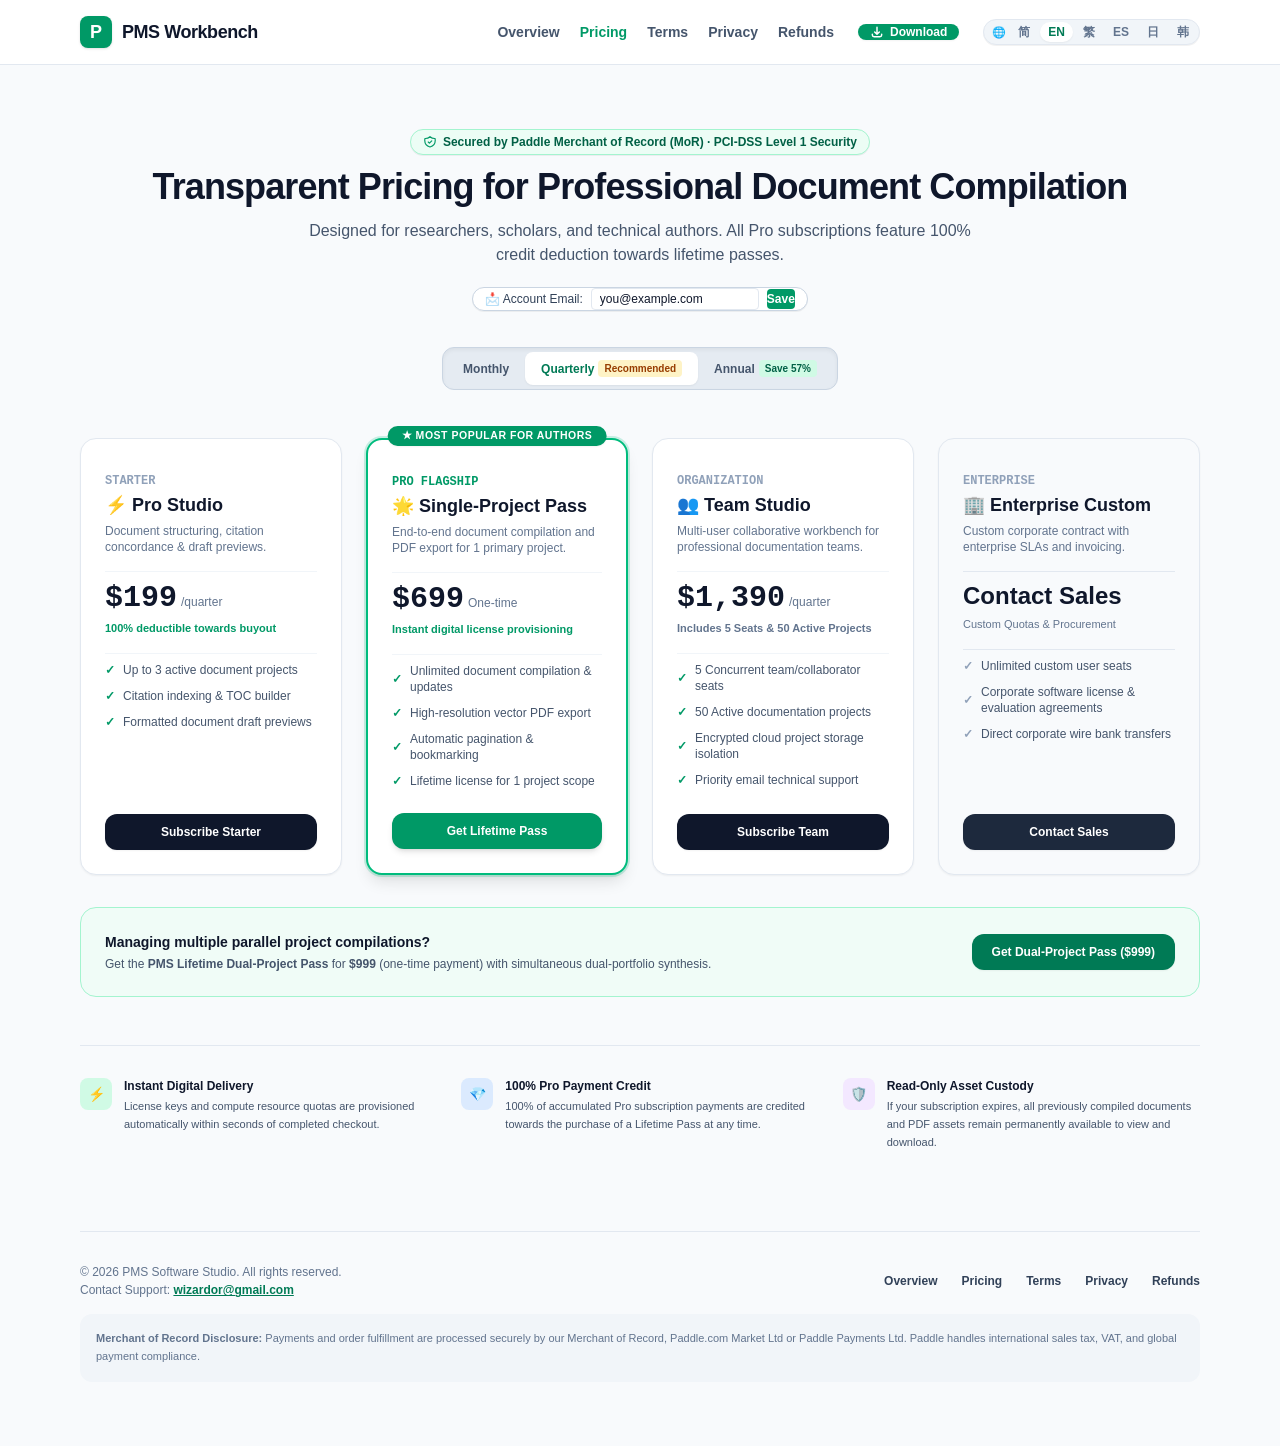
==== commit d67ec54c: "Add files via upload" ====
--- a/pricing.html
+++ b/pricing.html
@@ -1,896 +1,1172 @@
-<!DOCTYPE html>
-<html lang="en">
-<head>
-  <meta charset="UTF-8" />
-  <meta name="viewport" content="width=device-width, initial-scale=1.0" />
-  <title>Pricing & Plans | PMS - Document & Citation Formatting Workbench</title>
-  <link rel="stylesheet" href="site-tailwind.css" />
-  <!-- Paddle.js v2 SDK (Same-Origin Local Mirror + Official CDN Dual-Track Fallback) -->
-  <link rel="stylesheet" href="paddle-v2.css" />
-  <script src="paddle-v2.js"></script>
-  <script>
-    if (typeof window.Paddle === "undefined") {
-      document.write('<script src="https://cdn.paddle.com/paddle/v2/paddle.js"><\/script>');
-    }
-  </script>
-  <!-- Multilingual i18n Engine -->
-  <script src="i18n.js"></script>
-</head>
-<body class="bg-slate-50 text-slate-800 antialiased selection:bg-emerald-500 selection:text-white flex flex-col min-h-screen">
-
-  <!-- Navigation Bar -->
-  <header class="border-b border-slate-200 bg-white/90 backdrop-blur sticky top-0 z-50">
-    <div class="max-w-6xl mx-auto px-4 h-16 flex items-center justify-between gap-4">
-      <a href="index.html" class="flex items-center gap-2.5 shrink-0">
-        <div class="w-8 h-8 rounded-lg bg-emerald-600 text-white flex items-center justify-center font-bold text-lg shadow-sm">
-          P
-        </div>
-        <span class="font-extrabold text-lg text-slate-900 tracking-tight">PMS Workbench</span>
-      </a>
-
-      <div class="flex items-center gap-4 sm:gap-6">
-        <nav class="hidden sm:flex items-center gap-5 text-sm font-semibold text-slate-600">
-          <a href="index.html" data-i18n="nav_overview" class="hover:text-slate-900 transition">Overview</a>
-          <a href="pricing.html" data-i18n="nav_pricing" class="text-emerald-600 font-bold hover:text-emerald-700 transition">Pricing</a>
-          <a href="terms.html" data-i18n="nav_terms" class="hover:text-slate-900 transition">Terms</a>
-          <a href="privacy.html" data-i18n="nav_privacy" class="hover:text-slate-900 transition">Privacy</a>
-          <a href="refund.html" data-i18n="nav_refunds" class="hover:text-slate-900 transition">Refunds</a>
-        </nav>
-
-        <!-- 界面语言切换器 (对齐插件端 [ 简 | EN | 繁 | ES | 日 | 韩 ]) -->
-        <div class="inline-flex items-center gap-0.5 p-0.5 rounded-full bg-slate-100 border border-slate-200 text-xs font-bold shadow-2xs">
-          <span class="text-slate-400 pl-1.5 pr-0.5 text-[11px]">🌐</span>
-          <button onclick="setLang('zh')" class="lang-btn px-2 py-0.5 rounded-full text-slate-500 hover:text-slate-900 transition" data-lang="zh">简</button>
-          <button onclick="setLang('en')" class="lang-btn px-2 py-0.5 rounded-full bg-white text-emerald-700 font-extrabold shadow-xs transition" data-lang="en">EN</button>
-          <button onclick="setLang('zh-TW')" class="lang-btn px-2 py-0.5 rounded-full text-slate-500 hover:text-slate-900 transition" data-lang="zh-TW">繁</button>
-          <button onclick="setLang('es')" class="lang-btn px-2 py-0.5 rounded-full text-slate-500 hover:text-slate-900 transition" data-lang="es">ES</button>
-          <button onclick="setLang('ja')" class="lang-btn px-2 py-0.5 rounded-full text-slate-500 hover:text-slate-900 transition" data-lang="ja">日</button>
-          <button onclick="setLang('ko')" class="lang-btn px-2 py-0.5 rounded-full text-slate-500 hover:text-slate-900 transition" data-lang="ko">韩</button>
-        </div>
-      </div>
-    </div>
-  </header>
-
-  <!-- Hero Section -->
-  <main id="pricing" class="max-w-6xl mx-auto px-4 py-16 flex-grow">
-    <div class="text-center space-y-3 mb-12">
-      <div class="inline-flex items-center gap-1.5 px-3 py-1 rounded-full bg-emerald-50 text-emerald-800 text-xs font-semibold border border-emerald-200 shadow-2xs">
-        <svg class="w-3.5 h-3.5 text-emerald-600" fill="none" stroke="currentColor" viewBox="0 0 24 24">
-          <path stroke-linecap="round" stroke-linejoin="round" stroke-width="2" d="M9 12l2 2 4-4m5.618-4.016A11.955 11.955 0 0112 2.944a11.955 11.955 0 01-8.618 3.04A12.02 12.02 0 003 9c0 5.591 3.824 10.29 9 11.622 5.176-1.332 9-6.03 9-11.622 0-1.042-.133-2.052-.382-3.016z" />
-        </svg>
-        <span data-i18n="pricing_badge">Secured by Paddle Merchant of Record (MoR) · PCI-DSS Level 1 Security</span>
-      </div>
-      <h1 data-i18n="pricing_title" class="text-3xl sm:text-4xl font-extrabold text-slate-900 tracking-tight">
-        Transparent Pricing for Professional Document Compilation
-      </h1>
-      <p data-i18n="pricing_desc" class="text-base text-slate-600 max-w-2xl mx-auto">
-        Designed for researchers, scholars, and technical authors. All Pro subscriptions feature 100% credit deduction towards lifetime passes.
-      </p>
-
-      <!-- Auto-Synced Account Email Pill -->
-      <div id="pms-user-email-bar" class="pt-2 flex justify-center"></div>
-
-      <!-- Cycle Switcher -->
-      <div class="pt-6 flex justify-center">
-        <div class="inline-flex p-1 bg-slate-200/80 rounded-xl border border-slate-300 text-xs font-bold shadow-inner">
-          <button id="btn-monthly" onclick="switchCycle('monthly')" class="px-4 py-2 rounded-lg transition text-slate-600 hover:text-slate-900">
-            <span data-i18n="cycle_monthly">Monthly</span>
-          </button>
-          <button id="btn-quarterly" onclick="switchCycle('quarterly')" class="px-4 py-2 rounded-lg transition bg-white text-emerald-700 shadow-xs flex items-center gap-1 font-bold">
-            <span data-i18n="cycle_quarterly">Quarterly</span>
-            <span data-i18n="badge_recommended" class="bg-amber-100 text-amber-800 text-[10px] px-1.5 py-0.5 rounded font-bold">Recommended</span>
-          </button>
-          <button id="btn-yearly" onclick="switchCycle('yearly')" class="px-4 py-2 rounded-lg transition text-slate-600 hover:text-slate-900 flex items-center gap-1">
-            <span data-i18n="cycle_yearly">Annual</span>
-            <span data-i18n="badge_save57" class="bg-emerald-100 text-emerald-800 text-[10px] px-1.5 py-0.5 rounded font-bold">Save 57%</span>
-          </button>
-        </div>
-      </div>
-    </div>
-
-    <!-- Pricing Grid -->
-    <div class="grid grid-cols-1 md:grid-cols-2 xl:grid-cols-4 gap-6 items-stretch">
-
-      <!-- Card 1: Starter / Pro Studio -->
-      <div id="card-pro" onclick="focusPricingCard('card-pro', false)" class="rounded-2xl border border-slate-200 bg-white p-6 pt-7 shadow-xs flex flex-col justify-between relative hover:shadow-md transition cursor-pointer">
-        <div id="badge-pro" class="hidden absolute -top-3.5 left-1/2 -translate-x-1/2 whitespace-nowrap z-10 bg-emerald-600 text-white text-[10.5px] font-extrabold uppercase px-3.5 py-0.5 rounded-full tracking-wider shadow-xs">
-          <span class="selected-plan-badge-text">★ Selected Plan</span>
-        </div>
-        <div class="space-y-4">
-          <div>
-            <span id="tier-label-pro" data-i18n="card1_tier" class="text-xs font-mono font-bold text-slate-400">STARTER</span>
-            <h3 data-i18n="card1_title" class="text-lg font-bold text-slate-900">⚡ Pro Studio</h3>
-            <p data-i18n="card1_desc" class="text-xs text-slate-500 mt-1">Document structuring, citation concordance & draft previews.</p>
-          </div>
-          <div class="pt-2 border-t border-slate-100">
-            <div class="flex items-baseline gap-1">
-              <span id="price-pro" class="text-3xl font-black text-slate-900 font-mono">$199</span>
-              <span id="period-pro" data-i18n="card1_period_qu" class="text-xs text-slate-500 font-medium">/quarter</span>
-            </div>
-            <p data-i18n="card1_sub" class="text-[11px] text-emerald-600 font-semibold mt-1">100% deductible towards buyout</p>
-          </div>
-          <ul class="space-y-2.5 text-xs text-slate-600 pt-2 border-t border-slate-100">
-            <li class="flex items-center gap-2"><span class="text-emerald-600 font-bold">✓</span> <span data-i18n="card1_f1">Up to 3 active document projects</span></li>
-            <li class="flex items-center gap-2"><span class="text-emerald-600 font-bold">✓</span> <span data-i18n="card1_f2">Citation indexing & TOC builder</span></li>
-            <li class="flex items-center gap-2"><span class="text-emerald-600 font-bold">✓</span> <span data-i18n="card1_f3">Formatted document draft previews</span></li>
-          </ul>
-        </div>
-        <div class="pt-6">
-          <button id="btn-cta-pro" onclick="event.stopPropagation(); focusPricingCard('card-pro', false); openPaddleCheckout(currentProPriceId)" data-i18n="card1_btn" class="w-full py-2.5 px-4 rounded-xl bg-slate-900 hover:bg-slate-800 text-white font-bold text-xs transition shadow-xs">
-            Subscribe Starter
-          </button>
-        </div>
-      </div>
-
-      <!-- Card 2: Pro / Single-Project Pass -->
-      <div id="card-lifetime" onclick="focusPricingCard('card-lifetime', false)" class="rounded-2xl border-2 border-emerald-500 bg-white p-6 pt-7 shadow-lg flex flex-col justify-between relative ring-2 ring-emerald-500/20 transition cursor-pointer">
-        <div id="badge-lifetime" class="absolute -top-3.5 left-1/2 -translate-x-1/2 whitespace-nowrap z-10 bg-emerald-600 text-white text-[10.5px] font-extrabold uppercase px-3.5 py-0.5 rounded-full tracking-wider shadow-xs">
-          <span data-i18n="card2_banner">★ Most Popular for Authors</span>
-        </div>
-        <div class="space-y-4">
-          <div>
-            <span id="tier-label-lifetime" data-i18n="card2_tier" class="text-xs font-mono font-bold text-emerald-600">PRO FLAGSHIP</span>
-            <h3 data-i18n="card2_title" class="text-lg font-bold text-slate-900">🌟 Single-Project Pass</h3>
-            <p data-i18n="card2_desc" class="text-xs text-slate-500 mt-1">End-to-end document compilation and PDF export for 1 primary project.</p>
-          </div>
-          <div class="pt-2 border-t border-slate-100">
-            <div class="flex items-baseline gap-1">
-              <span id="price-lifetime" class="text-3xl font-black text-slate-900 font-mono">$699</span>
-              <span data-i18n="card2_period" class="text-xs text-slate-500 font-medium">One-time</span>
-            </div>
-            <p data-i18n="card2_sub" class="text-[11px] text-emerald-600 font-semibold mt-1">Instant digital license provisioning</p>
-          </div>
-          <ul class="space-y-2.5 text-xs text-slate-600 pt-2 border-t border-slate-100">
-            <li class="flex items-center gap-2"><span class="text-emerald-600 font-bold">✓</span> <span data-i18n="card2_f1">Unlimited document compilation & updates</span></li>
-            <li class="flex items-center gap-2"><span class="text-emerald-600 font-bold">✓</span> <span data-i18n="card2_f2">High-resolution vector PDF export</span></li>
-            <li class="flex items-center gap-2"><span class="text-emerald-600 font-bold">✓</span> <span data-i18n="card2_f3">Automatic pagination & bookmarking</span></li>
-            <li class="flex items-center gap-2"><span class="text-emerald-600 font-bold">✓</span> <span data-i18n="card2_f4">Lifetime license for 1 project scope</span></li>
-          </ul>
-        </div>
-        <div class="pt-6">
-          <button id="btn-cta-lifetime" onclick="event.stopPropagation(); focusPricingCard('card-lifetime', false); openPaddleCheckout(priceIds.lifetime)" data-i18n="card2_btn" class="w-full py-2.5 px-4 rounded-xl bg-emerald-600 hover:bg-emerald-700 text-white font-bold text-xs transition shadow-md">
-            Get Lifetime Pass
-          </button>
-        </div>
-      </div>
-
-      <!-- Card 3: Enterprise / Team Studio -->
-      <div id="card-firm" onclick="focusPricingCard('card-firm', false)" class="rounded-2xl border border-slate-200 bg-white p-6 pt-7 shadow-xs flex flex-col justify-between relative hover:shadow-md transition cursor-pointer">
-        <div id="badge-firm" class="hidden absolute -top-3.5 left-1/2 -translate-x-1/2 whitespace-nowrap z-10 bg-emerald-600 text-white text-[10.5px] font-extrabold uppercase px-3.5 py-0.5 rounded-full tracking-wider shadow-xs">
-          <span class="selected-plan-badge-text">★ Selected Plan</span>
-        </div>
-        <div class="space-y-4">
-          <div>
-            <span id="tier-label-firm" data-i18n="card3_tier" class="text-xs font-mono font-bold text-slate-400">ORGANIZATION</span>
-            <h3 data-i18n="card3_title" class="text-lg font-bold text-slate-900">👥 Team Studio</h3>
-            <p data-i18n="card3_desc" class="text-xs text-slate-500 mt-1">Multi-user collaborative workbench for professional documentation teams.</p>
-          </div>
-          <div class="pt-2 border-t border-slate-100">
-            <div class="flex items-baseline gap-1">
-              <span id="price-firm" class="text-3xl font-black text-slate-900 font-mono">$1,390</span>
-              <span id="period-firm" data-i18n="card3_period_qu" class="text-xs text-slate-500 font-medium">/quarter</span>
-            </div>
-            <p data-i18n="card3_sub" class="text-[11px] text-slate-500 font-semibold mt-1">Includes 5 Seats & 50 Active Projects</p>
-          </div>
-          <ul class="space-y-2.5 text-xs text-slate-600 pt-2 border-t border-slate-100">
-            <li class="flex items-center gap-2"><span class="text-emerald-600 font-bold">✓</span> <span data-i18n="card3_f1">5 Concurrent team/collaborator seats</span></li>
-            <li class="flex items-center gap-2"><span class="text-emerald-600 font-bold">✓</span> <span data-i18n="card3_f2">50 Active documentation projects</span></li>
-            <li class="flex items-center gap-2"><span class="text-emerald-600 font-bold">✓</span> <span data-i18n="card3_f3">Encrypted cloud project storage isolation</span></li>
-            <li class="flex items-center gap-2"><span class="text-emerald-600 font-bold">✓</span> <span data-i18n="card3_f4">Priority email technical support</span></li>
-          </ul>
-        </div>
-        <div class="pt-6">
-          <button id="btn-cta-firm" onclick="event.stopPropagation(); focusPricingCard('card-firm', false); openPaddleCheckout(currentFirmPriceId)" data-i18n="card3_btn" class="w-full py-2.5 px-4 rounded-xl bg-slate-900 hover:bg-slate-800 text-white font-bold text-xs transition shadow-xs">
-            Subscribe Team
-          </button>
-        </div>
-      </div>
-
-      <!-- Card 4: Enterprise -->
-      <div id="card-enterprise" onclick="focusPricingCard('card-enterprise', false)" class="rounded-2xl border border-slate-200 bg-slate-50 p-6 pt-7 shadow-xs flex flex-col justify-between relative hover:shadow-md transition cursor-pointer">
-        <div id="badge-enterprise" class="hidden absolute -top-3.5 left-1/2 -translate-x-1/2 whitespace-nowrap z-10 bg-emerald-600 text-white text-[10.5px] font-extrabold uppercase px-3.5 py-0.5 rounded-full tracking-wider shadow-xs">
-          <span class="selected-plan-badge-text">★ Selected Plan</span>
-        </div>
-        <div class="space-y-4">
-          <div>
-            <span id="tier-label-enterprise" data-i18n="card4_tier" class="text-xs font-mono font-bold text-slate-400">ENTERPRISE</span>
-            <h3 data-i18n="card4_title" class="text-lg font-bold text-slate-900">🏢 Enterprise Custom</h3>
-            <p data-i18n="card4_desc" class="text-xs text-slate-500 mt-1">Custom corporate contract with enterprise SLAs and invoicing.</p>
-          </div>
-          <div class="pt-2 border-t border-slate-200">
-            <div data-i18n="card4_price" class="text-2xl font-black text-slate-900">Contact Sales</div>
-            <p data-i18n="card4_sub" class="text-[11px] text-slate-500 font-medium mt-1">Custom Quotas & Procurement</p>
-          </div>
-          <ul class="space-y-2.5 text-xs text-slate-600 pt-2 border-t border-slate-200">
-            <li class="flex items-center gap-2"><span class="text-slate-400 font-bold">✓</span> <span data-i18n="card4_f1">Unlimited custom user seats</span></li>
-            <li class="flex items-center gap-2"><span class="text-slate-400 font-bold">✓</span> <span data-i18n="card4_f2">Corporate software license & evaluation agreements</span></li>
-            <li class="flex items-center gap-2"><span class="text-slate-400 font-bold">✓</span> <span data-i18n="card4_f3">Direct corporate wire bank transfers</span></li>
-          </ul>
-        </div>
-        <div class="pt-6">
-          <a id="btn-cta-enterprise" onclick="event.stopPropagation(); focusPricingCard('card-enterprise', false)" href="mailto:wizardor@gmail.com?subject=PMS%20Enterprise%20Documentation%20Inquiry" data-i18n="card4_btn" class="w-full py-2.5 px-4 rounded-xl bg-slate-800 hover:bg-slate-900 text-white font-bold text-xs flex items-center justify-center transition shadow-xs">
-            Contact Sales
-          </a>
-        </div>
-      </div>
-
-    </div>
-
-    <!-- Dual Project Special Callout -->
-    <div id="card-dual" onclick="focusPricingCard('card-dual', false)" class="mt-8 p-6 rounded-2xl border border-emerald-200 bg-emerald-50/60 flex flex-col sm:flex-row items-center justify-between gap-4 relative transition cursor-pointer">
-      <div id="badge-dual" class="hidden absolute -top-3.5 left-6 whitespace-nowrap z-10 bg-emerald-600 text-white text-[10.5px] font-extrabold uppercase px-3.5 py-0.5 rounded-full tracking-wider shadow-xs">
-        <span class="selected-plan-badge-text">★ Selected Plan</span>
-      </div>
-      <div class="space-y-1 text-center sm:text-left">
-        <h4 data-i18n="dual_title" class="font-extrabold text-slate-900 text-sm">Managing multiple parallel project compilations?</h4>
-        <p id="desc-dual" data-i18n-html="dual_desc" class="text-xs text-slate-600">Get the <strong>PMS Lifetime Dual-Project Pass</strong> for <strong>$999.00</strong> (one-time payment) with simultaneous dual-portfolio synthesis.</p>
-      </div>
-      <button id="btn-cta-dual" data-i18n="dual_btn" onclick="event.stopPropagation(); focusPricingCard('card-dual', false); openPaddleCheckout(priceIds.dual)" class="px-5 py-2.5 rounded-xl bg-emerald-700 hover:bg-emerald-800 text-white font-bold text-xs whitespace-nowrap shadow-xs transition">
-        Get Dual-Project Pass ($999)
-      </button>
-    </div>
-
-    <!-- Guarantees Row -->
-    <div class="grid grid-cols-1 md:grid-cols-3 gap-6 mt-12 pt-8 border-t border-slate-200 text-slate-600">
-      <div class="flex items-start gap-3">
-        <div class="w-8 h-8 rounded-lg bg-emerald-100 text-emerald-800 flex items-center justify-center font-bold text-sm shrink-0">⚡</div>
-        <div class="space-y-1">
-          <h5 data-i18n="guar1_title" class="font-bold text-slate-900 text-xs">Instant Digital Delivery</h5>
-          <p data-i18n="guar1_desc" class="text-[11px] leading-relaxed">License keys and compute resource quotas are provisioned automatically within seconds of completed checkout.</p>
-        </div>
-      </div>
-      <div class="flex items-start gap-3">
-        <div class="w-8 h-8 rounded-lg bg-blue-100 text-blue-800 flex items-center justify-center font-bold text-sm shrink-0">💎</div>
-        <div class="space-y-1">
-          <h5 data-i18n="guar2_title" class="font-bold text-slate-900 text-xs">100% Pro Payment Credit</h5>
-          <p data-i18n="guar2_desc" class="text-[11px] leading-relaxed">100% of accumulated Pro subscription payments are credited towards the purchase of a Lifetime Pass at any time.</p>
-        </div>
-      </div>
-      <div class="flex items-start gap-3">
-        <div class="w-8 h-8 rounded-lg bg-purple-100 text-purple-800 flex items-center justify-center font-bold text-sm shrink-0">🛡️</div>
-        <div class="space-y-1">
-          <h5 data-i18n="guar3_title" class="font-bold text-slate-900 text-xs">Read-Only Asset Custody</h5>
-          <p data-i18n="guar3_desc" class="text-[11px] leading-relaxed">If your subscription expires, all previously compiled documents and PDF assets remain permanently available to view and download.</p>
-        </div>
-      </div>
-    </div>
-
-    <!-- Legal Footer for Paddle Underwriting -->
-    <footer class="mt-20 pt-8 border-t border-slate-200 text-xs text-slate-500 space-y-4">
-      <div class="flex flex-col sm:flex-row items-center justify-between gap-4">
-        <div>
-          <p data-i18n="footer_rights">© 2026 PMS Software Studio. All rights reserved.</p>
-          <p class="mt-0.5"><span data-i18n="footer_support">Contact Support:</span> <a href="mailto:wizardor@gmail.com" class="text-emerald-700 underline font-semibold">wizardor@gmail.com</a></p>
-        </div>
-        <div class="flex items-center gap-6 font-semibold text-slate-700">
-          <a href="index.html" data-i18n="nav_overview" class="hover:text-emerald-600">Home</a>
-          <a href="pricing.html" data-i18n="nav_pricing" class="hover:text-emerald-600">Pricing</a>
-          <a href="terms.html" data-i18n="nav_terms" class="hover:text-emerald-600">Terms of Service</a>
-          <a href="privacy.html" data-i18n="nav_privacy" class="hover:text-emerald-600">Privacy Policy</a>
-          <a href="refund.html" data-i18n="nav_refunds" class="hover:text-emerald-600">Refund Policy</a>
-        </div>
-      </div>
-      <div class="bg-slate-100 p-4 rounded-xl text-[11px] leading-relaxed text-slate-500 space-y-1">
-        <p><strong data-i18n="footer_mor_title">Merchant of Record Disclosure:</strong> <span data-i18n="footer_mor_desc">Payments and order fulfillment are processed securely by our Merchant of Record, Paddle.com Market Ltd or Paddle Payments Ltd. Paddle handles international sales tax, VAT, and global payment compliance.</span></p>
-      </div>
-    </footer>
-  </main>
-
-  <script>
-    const priceIds = {
-      pro: {
-        monthly: "pri_01m62yqpmq6xn7y26jar2srvnp",
-        quarterly: "pri_01m62zhc74dr729rm8zsdzj0s3",
-        yearly: "pri_01m62ysx796zem27xb4j6aczm2"
-      },
-      lifetime: "pri_01m62yxa4ymwd403hmzstq3a38",
-      dual: "pri_01m62yz6gy95weaxyefzy8kqhc",
-      firm: {
-        monthly: "pri_01m62z19y7adz1a0gypkp4bbry",
-        quarterly: "pri_01m62zqagzd4ae1qsfa4njb409",
-        yearly: "pri_01m62z28ynj7f783t4jq0w77yt"
-      }
-    };
-
-    const priceAmounts = {
-      pro: { monthly: 79, quarterly: 199, yearly: 690 },
-      lifetime: 699,
-      dual: 999,
-      firm: { monthly: 499, quarterly: 1390, yearly: 4990 }
-    };
-
-    let currentCycle = "quarterly";
-    let currentProPriceId = priceIds.pro.quarterly;
-    let currentFirmPriceId = priceIds.firm.quarterly;
-    let currentFocusedCardId = "card-lifetime";
-
-    const SELECTED_BADGE_LABELS = {
-      "zh": "★ 当前已选方案",
-      "zh-TW": "★ 當前已選方案",
-      "en": "★ Selected Plan",
-      "es": "★ Plan Seleccionado",
-      "ja": "★ 選択中のプラン",
-      "ko": "★ 선택된 플랜"
-    };
-
-    function updateSelectedBadgeTranslations(lang) {
-      const label = SELECTED_BADGE_LABELS[lang] || SELECTED_BADGE_LABELS["en"];
-      document.querySelectorAll(".selected-plan-badge-text").forEach(function(el) {
-        el.innerText = label;
-      });
-    }
-
-    function focusPricingCard(targetCardId, shouldScroll) {
-      if (!targetCardId) return;
-      currentFocusedCardId = targetCardId;
-
-      const gridCards = [
-        { card: "card-pro", badge: "badge-pro", tier: "tier-label-pro", btn: "btn-cta-pro", bg: "bg-white" },
-        { card: "card-lifetime", badge: "badge-lifetime", tier: "tier-label-lifetime", btn: "btn-cta-lifetime", bg: "bg-white" },
-        { card: "card-firm", badge: "badge-firm", tier: "tier-label-firm", btn: "btn-cta-firm", bg: "bg-white" },
-        { card: "card-enterprise", badge: "badge-enterprise", tier: "tier-label-enterprise", btn: "btn-cta-enterprise", bg: "bg-slate-50" }
-      ];
-
-      gridCards.forEach(function(item) {
-        const cardEl = document.getElementById(item.card);
-        const badgeEl = document.getElementById(item.badge);
-        const tierEl = document.getElementById(item.tier);
-        const btnEl = document.getElementById(item.btn);
-        const isActive = item.card === targetCardId;
-
-        if (cardEl) {
-          cardEl.className = isActive
-            ? "rounded-2xl border-2 border-emerald-500 " + item.bg + " p-6 pt-7 shadow-xl flex flex-col justify-between relative ring-4 ring-emerald-500/20 transition cursor-pointer"
-            : "rounded-2xl border border-slate-200 " + item.bg + " p-6 pt-7 shadow-xs flex flex-col justify-between relative hover:shadow-md transition cursor-pointer";
-        }
-        if (badgeEl) {
-          if (isActive) {
-            badgeEl.classList.remove("hidden");
-          } else {
-            badgeEl.classList.add("hidden");
-          }
-        }
-        if (tierEl) {
-          tierEl.className = isActive
-            ? "text-xs font-mono font-bold text-emerald-600"
-            : "text-xs font-mono font-bold text-slate-400";
-        }
-        if (btnEl) {
-          if (item.card === "card-enterprise") {
-            btnEl.className = isActive
-              ? "w-full py-2.5 px-4 rounded-xl bg-emerald-600 hover:bg-emerald-700 text-white font-bold text-xs flex items-center justify-center transition shadow-md"
-              : "w-full py-2.5 px-4 rounded-xl bg-slate-800 hover:bg-slate-900 text-white font-bold text-xs flex items-center justify-center transition shadow-xs";
-          } else {
-            btnEl.className = isActive
-              ? "w-full py-2.5 px-4 rounded-xl bg-emerald-600 hover:bg-emerald-700 text-white font-bold text-xs transition shadow-md"
-              : "w-full py-2.5 px-4 rounded-xl bg-slate-900 hover:bg-slate-800 text-white font-bold text-xs transition shadow-xs";
-          }
-        }
-      });
-
-      // Handle Dual-Project Pass Card (Card 5)
-      const dualCard = document.getElementById("card-dual");
-      const dualBadge = document.getElementById("badge-dual");
-      const dualBtn = document.getElementById("btn-cta-dual");
-      const isDualActive = targetCardId === "card-dual";
-      if (dualCard) {
-        dualCard.className = isDualActive
-          ? "mt-8 p-6 rounded-2xl border-2 border-emerald-500 bg-emerald-50/90 shadow-xl ring-4 ring-emerald-500/20 flex flex-col sm:flex-row items-center justify-between gap-4 relative transition cursor-pointer"
-          : "mt-8 p-6 rounded-2xl border border-emerald-200 bg-emerald-50/60 flex flex-col sm:flex-row items-center justify-between gap-4 relative transition cursor-pointer";
-      }
-      if (dualBadge) {
-        if (isDualActive) {
-          dualBadge.classList.remove("hidden");
-        } else {
-          dualBadge.classList.add("hidden");
-        }
-      }
-      if (dualBtn) {
-        dualBtn.className = isDualActive
-          ? "px-5 py-2.5 rounded-xl bg-emerald-600 hover:bg-emerald-700 text-white font-bold text-xs whitespace-nowrap shadow-md ring-2 ring-emerald-500/30 transition"
-          : "px-5 py-2.5 rounded-xl bg-emerald-700 hover:bg-emerald-800 text-white font-bold text-xs whitespace-nowrap shadow-xs transition";
-      }
-
-      if (shouldScroll) {
-        const targetEl = document.getElementById(targetCardId);
-        if (targetEl && typeof targetEl.scrollIntoView === "function") {
-          targetEl.scrollIntoView({ behavior: "smooth", block: "center" });
-        }
-        const btnMap = {
-          "card-pro": "btn-cta-pro",
-          "card-lifetime": "btn-cta-lifetime",
-          "card-firm": "btn-cta-firm",
-          "card-enterprise": "btn-cta-enterprise",
-          "card-dual": "btn-cta-dual"
-        };
-        const activeBtn = document.getElementById(btnMap[targetCardId]);
-        if (activeBtn && typeof activeBtn.focus === "function") {
-          activeBtn.focus({ preventScroll: true });
-        }
-      }
-    }
-
-    function resolveTargetCardFromUrl(ctx) {
-      const pId = ctx.priceId;
-      const tier = (ctx.tier || "").toLowerCase();
-      if (
-        pId === priceIds.pro.monthly ||
-        pId === priceIds.pro.quarterly ||
-        pId === priceIds.pro.yearly ||
-        tier === "pro" ||
-        tier === "starter"
-      ) {
-        return "card-pro";
-      }
-      if (
-        pId === priceIds.firm.monthly ||
-        pId === priceIds.firm.quarterly ||
-        pId === priceIds.firm.yearly ||
-        tier === "firm_boutique" ||
-        tier === "firm" ||
-        tier === "team"
-      ) {
-        return "card-firm";
-      }
-      if (pId === priceIds.dual || pId === "pri_01m62yz6gy95weaxyefzy8kqhc" || tier === "lifetime_dual" || tier === "dual") {
-        return "card-dual";
-      }
-      if (tier === "enterprise" || tier === "firm_midsized") {
-        return "card-enterprise";
-      }
-      if (pId === priceIds.lifetime || pId === "pri_01m62yxa4ymwd403hmzstq3a38" || tier === "lifetime" || tier === "single") {
-        return "card-lifetime";
-      }
-      return null;
-    }
-
-    function getPeriodSuffix(cycle) {
-      const curLang = localStorage.getItem('pms_site_lang') || 'en';
-      const dict = (typeof PMS_TRANSLATIONS !== 'undefined' && PMS_TRANSLATIONS[curLang]) ? PMS_TRANSLATIONS[curLang] : null;
-      if (!dict) {
-        return cycle === 'monthly' ? '/month' : cycle === 'yearly' ? '/year' : '/quarter';
-      }
-      return cycle === 'monthly' ? dict.card1_period_mo : cycle === 'yearly' ? dict.card1_period_yr : dict.card1_period_qu;
-    }
-
-    function formatUsd(val) {
-      return "$" + (Number(val) || 0).toLocaleString("en-US");
-    }
-
-    function renderBuyoutPrices() {
-      const lifeEl = document.getElementById("price-lifetime");
-      if (lifeEl) {
-        lifeEl.innerText = formatUsd(priceAmounts.lifetime);
-      }
-      const dualDescEl = document.getElementById("desc-dual");
-      if (dualDescEl && dualDescEl.innerHTML) {
-        dualDescEl.innerHTML = dualDescEl.innerHTML.replace(/\$\d[\d,]*(?:\.\d{2})?/g, formatUsd(priceAmounts.dual));
-      }
-      const dualBtnEl = document.getElementById("btn-cta-dual");
-      if (dualBtnEl && dualBtnEl.innerText) {
-        dualBtnEl.innerText = dualBtnEl.innerText.replace(/\$\d[\d,]*/g, formatUsd(priceAmounts.dual));
-      }
-    }
-
-    function switchCycle(cycle) {
-      currentCycle = cycle;
-      const btnM = document.getElementById("btn-monthly");
-      const btnQ = document.getElementById("btn-quarterly");
-      const btnY = document.getElementById("btn-yearly");
-
-      btnM.className = "px-4 py-2 rounded-lg transition text-slate-600 hover:text-slate-900";
-      btnQ.className = "px-4 py-2 rounded-lg transition text-slate-600 hover:text-slate-900 flex items-center gap-1";
-      btnY.className = "px-4 py-2 rounded-lg transition text-slate-600 hover:text-slate-900 flex items-center gap-1";
-
-      const activeClass = "px-4 py-2 rounded-lg transition bg-white text-emerald-700 shadow-xs flex items-center gap-1 font-bold";
-
-      const suffix = getPeriodSuffix(cycle);
-
-      if (cycle === "monthly") {
-        btnM.className = activeClass;
-        document.getElementById("price-pro").innerText = formatUsd(priceAmounts.pro.monthly);
-        document.getElementById("period-pro").innerText = suffix;
-        document.getElementById("price-firm").innerText = formatUsd(priceAmounts.firm.monthly);
-        document.getElementById("period-firm").innerText = suffix;
-        currentProPriceId = priceIds.pro.monthly;
-        currentFirmPriceId = priceIds.firm.monthly;
-      } else if (cycle === "quarterly") {
-        btnQ.className = activeClass;
-        document.getElementById("price-pro").innerText = formatUsd(priceAmounts.pro.quarterly);
-        document.getElementById("period-pro").innerText = suffix;
-        document.getElementById("price-firm").innerText = formatUsd(priceAmounts.firm.quarterly);
-        document.getElementById("period-firm").innerText = suffix;
-        currentProPriceId = priceIds.pro.quarterly;
-        currentFirmPriceId = priceIds.firm.quarterly;
-      } else if (cycle === "yearly") {
-        btnY.className = activeClass;
-        document.getElementById("price-pro").innerText = formatUsd(priceAmounts.pro.yearly);
-        document.getElementById("period-pro").innerText = suffix;
-        document.getElementById("price-firm").innerText = formatUsd(priceAmounts.firm.yearly);
-        document.getElementById("period-firm").innerText = suffix;
-        currentProPriceId = priceIds.pro.yearly;
-        currentFirmPriceId = priceIds.firm.yearly;
-      }
-      renderBuyoutPrices();
-    }
-
-    // Track 1: Zero-latency URL Snapshot Price Sync (?pms_prices=79_199_690_699_999_499_1390_4990)
-    // Pure numeric URL parameters from the extension — zero backend credential exposure
-    function applyUrlPriceSnapshot() {
-      try {
-        const params = new URLSearchParams(window.location.search);
-        const snap = (params.get("pms_prices") || "").trim();
-        if (!snap) return;
-        const parts = snap.split("_").map(function(n) { return parseInt(n, 10); });
-        if (parts.length >= 8 && parts.every(function(n) { return !isNaN(n) && n > 0; })) {
-          priceAmounts.pro.monthly = parts[0];
-          priceAmounts.pro.quarterly = parts[1];
-          priceAmounts.pro.yearly = parts[2];
-          priceAmounts.lifetime = parts[3];
-          priceAmounts.dual = parts[4];
-          priceAmounts.firm.monthly = parts[5];
-          priceAmounts.firm.quarterly = parts[6];
-          priceAmounts.firm.yearly = parts[7];
-          switchCycle(currentCycle);
-        }
-      } catch (_) {}
-    }
-
-    // Track 2: Same-Origin Static JSON Price Sync (./pricing-live.json)
-    // Zero cross-origin requests to api.paddle.com on page load, zero backend credential exposure
-    function syncLivePricingFromSameOriginJson() {
-      try {
-        fetch("./pricing-live.json?t=" + Math.floor(Date.now() / 60000), { cache: "no-store" })
-          .then(function(res) {
-            if (!res.ok) return null;
-            return res.json();
-          })
-          .then(function(data) {
-            if (!data || typeof data !== "object") return;
-            // Only apply if URL snapshot (?pms_prices=) did not already override
-            const params = new URLSearchParams(window.location.search);
-            if (params.get("pms_prices")) return;
-
-            if (data.pro) {
-              if (Number(data.pro.monthly) > 0) priceAmounts.pro.monthly = Number(data.pro.monthly);
-              if (Number(data.pro.quarterly) > 0) priceAmounts.pro.quarterly = Number(data.pro.quarterly);
-              if (Number(data.pro.yearly) > 0) priceAmounts.pro.yearly = Number(data.pro.yearly);
-            }
-            if (Number(data.lifetime) > 0) priceAmounts.lifetime = Number(data.lifetime);
-            if (Number(data.dual) > 0) priceAmounts.dual = Number(data.dual);
-            if (data.firm) {
-              if (Number(data.firm.monthly) > 0) priceAmounts.firm.monthly = Number(data.firm.monthly);
-              if (Number(data.firm.quarterly) > 0) priceAmounts.firm.quarterly = Number(data.firm.quarterly);
-              if (Number(data.firm.yearly) > 0) priceAmounts.firm.yearly = Number(data.firm.yearly);
-            }
-            switchCycle(currentCycle);
-          })
-          .catch(function() {});
-      } catch (_) {}
-    }
-
-    // Intercept setLang to refresh period suffix & selected badge
-    const originalSetLang = window.setLang;
-    window.setLang = function(lang) {
-      if (typeof originalSetLang === 'function') {
-        originalSetLang(lang);
-      }
-      updateSelectedBadgeTranslations(lang);
-      switchCycle(currentCycle);
-      if (typeof window.syncPmsUserEmailBanner === "function") {
-        window.syncPmsUserEmailBanner();
-      }
-    };
-
-    // Initialize Paddle.js v2 SDK (Production Live Environment) with Dual-Track Resilient Loader
-    let isPaddleInitialized = false;
-    let isPaddleCheckoutLoaded = false;
-    let paddleWatchdogTimer = null;
-
-    function clearPaddleWatchdog() {
-      if (paddleWatchdogTimer) {
-        clearTimeout(paddleWatchdogTimer);
-        paddleWatchdogTimer = null;
-      }
-    }
-
-    function showPaddleNetworkDiagnosticModal() {
-      const existing = document.getElementById("pms-paddle-net-modal");
-      if (existing) existing.remove();
-      const lang = (localStorage.getItem("pms_site_lang") || "zh").trim();
-      const isZh = lang.startsWith("zh");
-      const wrap = document.createElement("div");
-      wrap.id = "pms-paddle-net-modal";
-      wrap.style.cssText = "position:fixed;inset:0;z-index:2147483647;background:rgba(15,23,42,0.65);display:flex;align-items:center;justify-content:center;padding:16px;font-family:system-ui,-apple-system,sans-serif;";
-      wrap.innerHTML = '<div style="background:#fff;border-radius:16px;max-width:480px;width:100%;padding:24px;box-shadow:0 20px 40px rgba(0,0,0,0.25);border:1px solid #e2e8f0;">' +
-        '<div style="display:flex;align-items:center;justify-content:space-between;margin-bottom:12px;">' +
-          '<h3 style="margin:0;font-size:17px;font-weight:700;color:#0f172a;">' + (isZh ? '⚠️ Paddle 国际收银台连接受阻' : '⚠️ Paddle Checkout Connection Blocked') + '</h3>' +
-          '<button id="pms-paddle-net-close" style="background:none;border:none;font-size:20px;cursor:pointer;color:#64748b;">×</button>' +
-        '</div>' +
-        '<p style="margin:0 0 12px;font-size:13.5px;line-height:1.6;color:#334155;">' +
-          (isZh
-            ? '当前页面本地脚本已成功加载，但浏览器连接 Paddle 官方支付网关（<code>*.paddle.com</code>）时触发了证书/DNS 拦截（<code>ERR_CERT_COMMON_NAME_INVALID</code>）。'
-            : 'The local SDK initialized, but your network blocked connections to <code>*.paddle.com</code> (<code>ERR_CERT_COMMON_NAME_INVALID</code>).') +
-        '</p>' +
-        '<div style="background:#f8fafc;border:1px solid #cbd5e1;border-radius:10px;padding:12px;font-size:12.5px;color:#1e293b;line-height:1.6;margin-bottom:16px;">' +
-          (isZh
-            ? '<strong>💡 1 秒解决方法（SwitchyOmega / Clash / 代理插件）：</strong><br/>1. 点击浏览器右上角的代理插件图标（如 SwitchyOmega）；<br/>2. 将当前页面的 <code>*.paddle.com</code>（包含 <code>buy.paddle.com</code> 与 <code>api.paddle.com</code>）从「直接连接」切换为「代理连接」；<br/>3. 重新点击订阅按钮即可秒开收银台。'
-            : '<strong>💡 Quick Fix:</strong> Add <code>*.paddle.com</code> (<code>buy.paddle.com</code> & <code>api.paddle.com</code>) to your proxy rules or enable global proxy mode, then click Subscribe again.') +
-        '</div>' +
-        '<div style="display:flex;justify-content:flex-end;gap:10px;">' +
-          '<button id="pms-paddle-net-ok" style="background:#0f172a;color:#fff;border:none;border-radius:8px;padding:8px 18px;font-size:13px;font-weight:600;cursor:pointer;">' + (isZh ? '我知道了' : 'Got it') + '</button>' +
-        '</div>' +
-      '</div>';
-      document.body.appendChild(wrap);
-      const closeFn = function() { wrap.remove(); };
-      document.getElementById("pms-paddle-net-close").onclick = closeFn;
-      document.getElementById("pms-paddle-net-ok").onclick = closeFn;
-    }
-
-    function initPaddleSdk() {
-      if (isPaddleInitialized) return true;
-      if (typeof window.Paddle === "undefined") return false;
-      try {
-        window.Paddle.Environment.set("production");
-        window.Paddle.Initialize({
-          token: "live_9b85863a29b9a994359f3ce7d36",
-          eventCallback: function(data) {
-            console.log("[Paddle Event]", data);
-            if (data && data.name) {
-              if (data.name.indexOf("checkout.loaded") !== -1 || data.name.indexOf("checkout.completed") !== -1) {
-                isPaddleCheckoutLoaded = true;
-                clearPaddleWatchdog();
-              } else if (data.name.indexOf("checkout.closed") !== -1 || data.name.indexOf("checkout.error") !== -1 || data.name.indexOf("checkout.failed") !== -1) {
-                clearPaddleWatchdog();
-              }
-            }
-          }
-        });
-        isPaddleInitialized = true;
-        console.log("[Paddle] Initialized successfully with live token.");
-        return true;
-      } catch (e) {
-        console.error("[Paddle] Initialization error:", e);
-        return false;
-      }
-    }
-
-    initPaddleSdk();
-
-    function ensurePaddleReady(onReady) {
-      if (initPaddleSdk()) {
-        onReady();
-        return;
-      }
-      const fallbackUrls = [
-        "paddle-v2.js",
-        "https://cdn.paddle.com/paddle/v2/paddle.js"
-      ];
-      let idx = 0;
-      function tryNext() {
-        if (initPaddleSdk()) {
-          onReady();
-          return;
-        }
-        if (idx >= fallbackUrls.length) {
-          console.error("[Paddle] All SDK script sources failed to load.");
-          return;
-        }
-        const s = document.createElement("script");
-        s.src = fallbackUrls[idx++];
-        s.async = true;
-        s.onload = function() {
-          if (initPaddleSdk()) {
-            onReady();
-          } else {
-            tryNext();
-          }
-        };
-        s.onerror = function() {
-          tryNext();
-        };
-        document.head.appendChild(s);
-      }
-      tryNext();
-    }
-
-    function resolvePaddleLocale(siteLang) {
-      const map = {
-        "zh": "zh",
-        "zh-TW": "zh-TW",
-        "en": "en",
-        "es": "es",
-        "ja": "ja",
-        "ko": "ko"
-      };
-      return map[siteLang] || "en";
-    }
-
-    function getUrlCheckoutContext() {
-      const params = new URLSearchParams(window.location.search);
-      const lang = (params.get("lang") || localStorage.getItem("pms_site_lang") || "en").trim();
-      const tier = (params.get("tier") || "").trim();
-      const cycle = (params.get("cycle") || "").trim();
-      const urlEmail = (params.get("prefilled_email") || params.get("checkout[email]") || params.get("email") || "").trim();
-      if (urlEmail && urlEmail.includes("@")) {
-        try {
-          localStorage.setItem("pms_checkout_email", urlEmail);
-          window.PMS_ACTIVE_USER_EMAIL = urlEmail;
-        } catch (_) {}
-      }
-      const inputEl = document.getElementById("pms-inline-email-input");
-      const inputEmail = inputEl && inputEl.value ? String(inputEl.value).trim() : "";
-      if (inputEmail && inputEmail.includes("@")) {
-        try {
-          localStorage.setItem("pms_checkout_email", inputEmail);
-        } catch (_) {}
-      }
-      const storedEmail = (window.PMS_ACTIVE_USER_EMAIL || localStorage.getItem("pms_checkout_email") || "").trim();
-      const email = (urlEmail && urlEmail.includes("@"))
-        ? urlEmail
-        : (inputEmail && inputEmail.includes("@"))
-          ? inputEmail
-          : storedEmail;
-
-      const discountCode = (params.get("checkout[discount_code]") || params.get("discount_code") || "").trim();
-      const customData = {};
-      const urlUid = (params.get("checkout[custom][uid]") || params.get("uid") || "").trim();
-      if (urlUid) {
-        try {
-          localStorage.setItem("pms_checkout_uid", urlUid);
-          window.PMS_ACTIVE_USER_UID = urlUid;
-        } catch (_) {}
-      }
-      const uid = urlUid || (window.PMS_ACTIVE_USER_UID || localStorage.getItem("pms_checkout_uid") || "").trim();
-      const proCredit = params.get("checkout[custom][pro_credit_usd]");
-      const upgradeKey = params.get("checkout[custom][upgrade_from_key]");
-      const pricingVer = params.get("checkout[custom][pricing_version]");
-      const campaignName = params.get("checkout[custom][campaign_name]");
-      if (uid) customData.uid = uid;
-      if (email && email.includes("@")) customData.subscriber_email = email;
-      if (proCredit) customData.pro_credit_usd = proCredit;
-      if (upgradeKey) customData.upgrade_from_key = upgradeKey;
-      if (pricingVer) customData.pricing_version = pricingVer;
-      if (campaignName) customData.campaign_name = campaignName;
-      const priceId = (params.get("price_id") || params.get("priceId") || "").trim();
-      return { priceId, tier, cycle, lang, email, discountCode, customData };
-    }
-
-    window.syncPmsUserEmailBanner = function(forceEmail, forceUid) {
-      try {
-        if (forceEmail && forceEmail.includes("@")) {
-          localStorage.setItem("pms_checkout_email", forceEmail.trim());
-          window.PMS_ACTIVE_USER_EMAIL = forceEmail.trim();
-        }
-        if (forceUid) {
-          localStorage.setItem("pms_checkout_uid", forceUid.trim());
-          window.PMS_ACTIVE_USER_UID = forceUid.trim();
-        }
-        const bar = document.getElementById("pms-user-email-bar");
-        if (!bar) return;
-        const lang = (localStorage.getItem("pms_site_lang") || "zh").trim();
-        const isZh = lang.startsWith("zh");
-        const currentEmail = (window.PMS_ACTIVE_USER_EMAIL || localStorage.getItem("pms_checkout_email") || "").trim();
-
-        if (currentEmail && currentEmail.includes("@") && !window._pmsEditingEmail) {
-          bar.innerHTML =
-            '<div class="inline-flex items-center gap-2 px-3.5 py-1.5 rounded-full bg-slate-100 border border-slate-200 text-xs text-slate-700 shadow-2xs">' +
-              '<span class="w-2 h-2 rounded-full bg-emerald-500"></span>' +
-              '<span>' + (isZh ? '已自动绑定卡密接收与付款邮箱：' : 'Checkout & license email: ') + '<strong class="text-slate-900 font-semibold">' + currentEmail + '</strong></span>' +
-              '<button type="button" onclick="window._pmsEditingEmail=true;window.syncPmsUserEmailBanner();" class="text-emerald-600 hover:text-emerald-700 font-semibold underline ml-1 cursor-pointer">' +
-                (isZh ? '更换' : 'Change') +
-              '</button>' +
-            '</div>';
-        } else {
-          bar.innerHTML =
-            '<div class="inline-flex items-center gap-2 px-3 py-1.5 rounded-xl bg-white border border-slate-300 text-xs text-slate-700 shadow-2xs">' +
-              '<span>' + (isZh ? '📩 接收授权卡密邮箱：' : '📩 Account Email:') + '</span>' +
-              '<input id="pms-inline-email-input" type="email" value="' + (currentEmail || '') + '" placeholder="' + (isZh ? '输入邮箱将自动带入收银台...' : 'you@example.com') + '" ' +
-                'class="px-2 py-0.5 border border-slate-200 rounded text-xs text-slate-900 focus:outline-none focus:border-emerald-500 w-52" />' +
-              '<button type="button" onclick="var v=document.getElementById(\'pms-inline-email-input\').value.trim();if(v&&v.includes(\'@\')){window._pmsEditingEmail=false;window.syncPmsUserEmailBanner(v);}" ' +
-                'class="px-2.5 py-0.5 rounded bg-emerald-600 text-white font-semibold hover:bg-emerald-500 cursor-pointer">' +
-                (isZh ? '绑定' : 'Save') +
-              '</button>' +
-            '</div>';
-        }
-      } catch (_) {}
-    };
-
-    function openPaddleCheckout(priceId) {
-      if (!priceId) {
-        alert("Please select a valid pricing tier.");
-        return;
-      }
-      ensurePaddleReady(function() {
-        try {
-          const ctx = getUrlCheckoutContext();
-          const checkoutPayload = {
-            items: [{ priceId: priceId, quantity: 1 }],
-            settings: {
-              displayMode: "overlay",
-              theme: "light",
-              locale: resolvePaddleLocale(ctx.lang)
-            }
-          };
-          if (ctx.email && ctx.email.includes("@")) {
-            checkoutPayload.customer = { email: ctx.email };
-          }
-          if (ctx.discountCode) {
-            checkoutPayload.discountCode = ctx.discountCode;
-          }
-          if (Object.keys(ctx.customData).length > 0) {
-            checkoutPayload.customData = ctx.customData;
-          }
-          isPaddleCheckoutLoaded = false;
-          clearPaddleWatchdog();
-          paddleWatchdogTimer = setTimeout(function() {
-            if (!isPaddleCheckoutLoaded) {
-              try {
-                if (window.Paddle && window.Paddle.Checkout && typeof window.Paddle.Checkout.close === "function") {
-                  window.Paddle.Checkout.close();
-                } else if (window.Paddle && window.Paddle.Spinner && typeof window.Paddle.Spinner.hide === "function") {
-                  window.Paddle.Spinner.hide();
-                }
-              } catch (_) {}
-              showPaddleNetworkDiagnosticModal();
-            }
-          }, 6000);
-          window.Paddle.Checkout.open(checkoutPayload);
-        } catch (err) {
-          console.error("Failed to open Paddle Checkout:", err);
-        }
-      });
-    }
-
-    // Auto-sync language, live prices (URL snapshot + same-origin ./pricing-live.json), cycle tab, target card focus, and trigger Paddle Overlay Checkout
-    window.addEventListener("DOMContentLoaded", function() {
-      applyUrlPriceSnapshot();
-      syncLivePricingFromSameOriginJson();
-
-      const ctx = getUrlCheckoutContext();
-      if (typeof window.syncPmsUserEmailBanner === "function") {
-        window.syncPmsUserEmailBanner(ctx.email);
-      }
-      if (ctx.lang && typeof window.setLang === "function") {
-        window.setLang(ctx.lang);
-      } else {
-        updateSelectedBadgeTranslations(ctx.lang || "en");
-      }
-
-      if (
-        ctx.priceId === priceIds.pro.monthly ||
-        ctx.priceId === priceIds.firm.monthly ||
-        ctx.cycle === "month" ||
-        ctx.cycle === "monthly"
-      ) {
-        switchCycle("monthly");
-      } else if (
-        ctx.priceId === priceIds.pro.yearly ||
-        ctx.priceId === priceIds.firm.yearly ||
-        ctx.cycle === "year" ||
-        ctx.cycle === "yearly"
-      ) {
-        switchCycle("yearly");
-      } else if (
-        ctx.priceId === priceIds.pro.quarterly ||
-        ctx.priceId === priceIds.firm.quarterly ||
-        ctx.cycle === "quarter" ||
-        ctx.cycle === "quarterly"
-      ) {
-        switchCycle("quarterly");
-      }
-
-      const targetCardId = resolveTargetCardFromUrl(ctx);
-      if (targetCardId) {
-        focusPricingCard(targetCardId, true);
-      }
-
-      if (ctx.priceId && ctx.priceId.startsWith("pri_")) {
-        setTimeout(function() {
-          openPaddleCheckout(ctx.priceId);
-        }, 180);
-      }
-    });
-  </script>
-</body>
-</html>
+<!DOCTYPE html>
+<html lang="en">
+<head>
+  <meta charset="UTF-8" />
+  <meta name="viewport" content="width=device-width, initial-scale=1.0" />
+  <title>Pricing & Plans | PMS - Document & Citation Formatting Workbench</title>
+  <link rel="stylesheet" href="site-tailwind.css" />
+  <!-- Paddle.js v2 SDK (Same-Origin Local Mirror + Official CDN Dual-Track Fallback) -->
+  <link rel="stylesheet" href="paddle-v2.css" />
+  <script src="paddle-v2.js"></script>
+  <script>
+    if (typeof window.Paddle === "undefined") {
+      document.write('<script src="https://cdn.paddle.com/paddle/v2/paddle.js"><\/script>');
+    }
+  </script>
+  <!-- Multilingual i18n Engine -->
+  <script src="i18n.js"></script>
+</head>
+<body class="bg-slate-50 text-slate-800 antialiased selection:bg-emerald-500 selection:text-white flex flex-col min-h-screen">
+
+  <!-- Navigation Bar -->
+  <header class="border-b border-slate-200 bg-white/90 backdrop-blur sticky top-0 z-50">
+    <div class="max-w-6xl mx-auto px-4 h-16 flex items-center justify-between gap-4">
+      <a href="index.html" class="flex items-center gap-2.5 shrink-0">
+        <div class="w-8 h-8 rounded-lg bg-emerald-600 text-white flex items-center justify-center font-bold text-lg shadow-sm">
+          P
+        </div>
+        <span class="font-extrabold text-lg text-slate-900 tracking-tight">PMS Workbench</span>
+      </a>
+
+      <div class="flex items-center gap-4 sm:gap-6">
+        <nav class="hidden sm:flex items-center gap-5 text-sm font-semibold text-slate-600">
+          <a href="index.html" data-i18n="nav_overview" class="hover:text-slate-900 transition">Overview</a>
+          <a href="pricing.html" data-i18n="nav_pricing" class="text-emerald-600 font-bold hover:text-emerald-700 transition">Pricing</a>
+          <a href="terms.html" data-i18n="nav_terms" class="hover:text-slate-900 transition">Terms</a>
+          <a href="privacy.html" data-i18n="nav_privacy" class="hover:text-slate-900 transition">Privacy</a>
+          <a href="refund.html" data-i18n="nav_refunds" class="hover:text-slate-900 transition">Refunds</a>
+        </nav>
+
+        <!-- Download Button -->
+        <button type="button" onclick="openDownloadModal()" class="flex items-center gap-1.5 px-3 py-1.5 rounded-lg bg-emerald-600 hover:bg-emerald-700 text-white text-xs font-bold shadow-xs hover:shadow-sm transition cursor-pointer shrink-0">
+          <svg class="w-3.5 h-3.5" fill="none" stroke="currentColor" viewBox="0 0 24 24"><path stroke-linecap="round" stroke-linejoin="round" stroke-width="2.5" d="M4 16v1a3 3 0 003 3h10a3 3 0 003-3v-1m-4-4l-4 4m0 0l-4-4m4 4V4"/></svg>
+          <span data-i18n="nav_download">Download</span>
+        </button>
+
+
+        <!-- 界面语言切换器 (对齐插件端 [ 简 | EN | 繁 | ES | 日 | 韩 ]) -->
+        <div class="inline-flex items-center gap-0.5 p-0.5 rounded-full bg-slate-100 border border-slate-200 text-xs font-bold shadow-2xs">
+          <span class="text-slate-400 pl-1.5 pr-0.5 text-[11px]">🌐</span>
+          <button onclick="setLang('zh')" class="lang-btn px-2 py-0.5 rounded-full text-slate-500 hover:text-slate-900 transition" data-lang="zh">简</button>
+          <button onclick="setLang('en')" class="lang-btn px-2 py-0.5 rounded-full bg-white text-emerald-700 font-extrabold shadow-xs transition" data-lang="en">EN</button>
+          <button onclick="setLang('zh-TW')" class="lang-btn px-2 py-0.5 rounded-full text-slate-500 hover:text-slate-900 transition" data-lang="zh-TW">繁</button>
+          <button onclick="setLang('es')" class="lang-btn px-2 py-0.5 rounded-full text-slate-500 hover:text-slate-900 transition" data-lang="es">ES</button>
+          <button onclick="setLang('ja')" class="lang-btn px-2 py-0.5 rounded-full text-slate-500 hover:text-slate-900 transition" data-lang="ja">日</button>
+          <button onclick="setLang('ko')" class="lang-btn px-2 py-0.5 rounded-full text-slate-500 hover:text-slate-900 transition" data-lang="ko">韩</button>
+        </div>
+      </div>
+    </div>
+  </header>
+
+  <!-- Hero Section -->
+  <main id="pricing" class="max-w-6xl mx-auto px-4 py-16 flex-grow">
+    <div class="text-center space-y-3 mb-12">
+      <div class="inline-flex items-center gap-1.5 px-3 py-1 rounded-full bg-emerald-50 text-emerald-800 text-xs font-semibold border border-emerald-200 shadow-2xs">
+        <svg class="w-3.5 h-3.5 text-emerald-600" fill="none" stroke="currentColor" viewBox="0 0 24 24">
+          <path stroke-linecap="round" stroke-linejoin="round" stroke-width="2" d="M9 12l2 2 4-4m5.618-4.016A11.955 11.955 0 0112 2.944a11.955 11.955 0 01-8.618 3.04A12.02 12.02 0 003 9c0 5.591 3.824 10.29 9 11.622 5.176-1.332 9-6.03 9-11.622 0-1.042-.133-2.052-.382-3.016z" />
+        </svg>
+        <span data-i18n="pricing_badge">Secured by Paddle Merchant of Record (MoR) · PCI-DSS Level 1 Security</span>
+      </div>
+      <h1 data-i18n="pricing_title" class="text-3xl sm:text-4xl font-extrabold text-slate-900 tracking-tight">
+        Transparent Pricing for Professional Document Compilation
+      </h1>
+      <p data-i18n="pricing_desc" class="text-base text-slate-600 max-w-2xl mx-auto">
+        Designed for researchers, scholars, and technical authors. All Pro subscriptions feature 100% credit deduction towards lifetime passes.
+      </p>
+
+      <!-- Auto-Synced Account Email Pill -->
+      <div id="pms-user-email-bar" class="pt-2 flex justify-center"></div>
+
+      <!-- Cycle Switcher -->
+      <div class="pt-6 flex justify-center">
+        <div class="inline-flex p-1 bg-slate-200/80 rounded-xl border border-slate-300 text-xs font-bold shadow-inner">
+          <button id="btn-monthly" onclick="switchCycle('monthly')" class="px-4 py-2 rounded-lg transition text-slate-600 hover:text-slate-900">
+            <span data-i18n="cycle_monthly">Monthly</span>
+          </button>
+          <button id="btn-quarterly" onclick="switchCycle('quarterly')" class="px-4 py-2 rounded-lg transition bg-white text-emerald-700 shadow-xs flex items-center gap-1 font-bold">
+            <span data-i18n="cycle_quarterly">Quarterly</span>
+            <span data-i18n="badge_recommended" class="bg-amber-100 text-amber-800 text-[10px] px-1.5 py-0.5 rounded font-bold">Recommended</span>
+          </button>
+          <button id="btn-yearly" onclick="switchCycle('yearly')" class="px-4 py-2 rounded-lg transition text-slate-600 hover:text-slate-900 flex items-center gap-1">
+            <span data-i18n="cycle_yearly">Annual</span>
+            <span data-i18n="badge_save57" class="bg-emerald-100 text-emerald-800 text-[10px] px-1.5 py-0.5 rounded font-bold">Save 57%</span>
+          </button>
+        </div>
+      </div>
+    </div>
+
+    <!-- Pricing Grid -->
+    <div class="grid grid-cols-1 md:grid-cols-2 xl:grid-cols-4 gap-6 items-stretch">
+
+      <!-- Card 1: Starter / Pro Studio -->
+      <div id="card-pro" onclick="focusPricingCard('card-pro', false)" class="rounded-2xl border border-slate-200 bg-white p-6 pt-7 shadow-xs flex flex-col justify-between relative hover:shadow-md transition cursor-pointer">
+        <div id="badge-pro" class="hidden absolute -top-3.5 left-1/2 -translate-x-1/2 whitespace-nowrap z-10 bg-emerald-600 text-white text-[10.5px] font-extrabold uppercase px-3.5 py-0.5 rounded-full tracking-wider shadow-xs">
+          <span class="selected-plan-badge-text">★ Selected Plan</span>
+        </div>
+        <div class="space-y-4">
+          <div>
+            <span id="tier-label-pro" data-i18n="card1_tier" class="text-xs font-mono font-bold text-slate-400">STARTER</span>
+            <h3 data-i18n="card1_title" class="text-lg font-bold text-slate-900">⚡ Pro Studio</h3>
+            <p data-i18n="card1_desc" class="text-xs text-slate-500 mt-1">Document structuring, citation concordance & draft previews.</p>
+          </div>
+          <div class="pt-2 border-t border-slate-100">
+            <div class="flex items-baseline gap-1">
+              <span id="price-pro" class="text-3xl font-black text-slate-900 font-mono">$199</span>
+              <span id="period-pro" data-i18n="card1_period_qu" class="text-xs text-slate-500 font-medium">/quarter</span>
+            </div>
+            <p data-i18n="card1_sub" class="text-[11px] text-emerald-600 font-semibold mt-1">100% deductible towards buyout</p>
+          </div>
+          <ul class="space-y-2.5 text-xs text-slate-600 pt-2 border-t border-slate-100">
+            <li class="flex items-center gap-2"><span class="text-emerald-600 font-bold">✓</span> <span data-i18n="card1_f1">Up to 3 active document projects</span></li>
+            <li class="flex items-center gap-2"><span class="text-emerald-600 font-bold">✓</span> <span data-i18n="card1_f2">Citation indexing & TOC builder</span></li>
+            <li class="flex items-center gap-2"><span class="text-emerald-600 font-bold">✓</span> <span data-i18n="card1_f3">Formatted document draft previews</span></li>
+          </ul>
+        </div>
+        <div class="pt-6">
+          <button id="btn-cta-pro" onclick="event.stopPropagation(); focusPricingCard('card-pro', false); openPaddleCheckout(currentProPriceId)" data-i18n="card1_btn" class="w-full py-2.5 px-4 rounded-xl bg-slate-900 hover:bg-slate-800 text-white font-bold text-xs transition shadow-xs">
+            Subscribe Starter
+          </button>
+        </div>
+      </div>
+
+      <!-- Card 2: Pro / Single-Project Pass -->
+      <div id="card-lifetime" onclick="focusPricingCard('card-lifetime', false)" class="rounded-2xl border-2 border-emerald-500 bg-white p-6 pt-7 shadow-lg flex flex-col justify-between relative ring-2 ring-emerald-500/20 transition cursor-pointer">
+        <div id="badge-lifetime" class="absolute -top-3.5 left-1/2 -translate-x-1/2 whitespace-nowrap z-10 bg-emerald-600 text-white text-[10.5px] font-extrabold uppercase px-3.5 py-0.5 rounded-full tracking-wider shadow-xs">
+          <span data-i18n="card2_banner">★ Most Popular for Authors</span>
+        </div>
+        <div class="space-y-4">
+          <div>
+            <span id="tier-label-lifetime" data-i18n="card2_tier" class="text-xs font-mono font-bold text-emerald-600">PRO FLAGSHIP</span>
+            <h3 data-i18n="card2_title" class="text-lg font-bold text-slate-900">🌟 Single-Project Pass</h3>
+            <p data-i18n="card2_desc" class="text-xs text-slate-500 mt-1">End-to-end document compilation and PDF export for 1 primary project.</p>
+          </div>
+          <div class="pt-2 border-t border-slate-100">
+            <div class="flex items-baseline gap-1">
+              <span id="price-lifetime" class="text-3xl font-black text-slate-900 font-mono">$699</span>
+              <span data-i18n="card2_period" class="text-xs text-slate-500 font-medium">One-time</span>
+            </div>
+            <p data-i18n="card2_sub" class="text-[11px] text-emerald-600 font-semibold mt-1">Instant digital license provisioning</p>
+          </div>
+          <ul class="space-y-2.5 text-xs text-slate-600 pt-2 border-t border-slate-100">
+            <li class="flex items-center gap-2"><span class="text-emerald-600 font-bold">✓</span> <span data-i18n="card2_f1">Unlimited document compilation & updates</span></li>
+            <li class="flex items-center gap-2"><span class="text-emerald-600 font-bold">✓</span> <span data-i18n="card2_f2">High-resolution vector PDF export</span></li>
+            <li class="flex items-center gap-2"><span class="text-emerald-600 font-bold">✓</span> <span data-i18n="card2_f3">Automatic pagination & bookmarking</span></li>
+            <li class="flex items-center gap-2"><span class="text-emerald-600 font-bold">✓</span> <span data-i18n="card2_f4">Lifetime license for 1 project scope</span></li>
+          </ul>
+        </div>
+        <div class="pt-6">
+          <button id="btn-cta-lifetime" onclick="event.stopPropagation(); focusPricingCard('card-lifetime', false); openPaddleCheckout(priceIds.lifetime)" data-i18n="card2_btn" class="w-full py-2.5 px-4 rounded-xl bg-emerald-600 hover:bg-emerald-700 text-white font-bold text-xs transition shadow-md">
+            Get Lifetime Pass
+          </button>
+        </div>
+      </div>
+
+      <!-- Card 3: Enterprise / Team Studio -->
+      <div id="card-firm" onclick="focusPricingCard('card-firm', false)" class="rounded-2xl border border-slate-200 bg-white p-6 pt-7 shadow-xs flex flex-col justify-between relative hover:shadow-md transition cursor-pointer">
+        <div id="badge-firm" class="hidden absolute -top-3.5 left-1/2 -translate-x-1/2 whitespace-nowrap z-10 bg-emerald-600 text-white text-[10.5px] font-extrabold uppercase px-3.5 py-0.5 rounded-full tracking-wider shadow-xs">
+          <span class="selected-plan-badge-text">★ Selected Plan</span>
+        </div>
+        <div class="space-y-4">
+          <div>
+            <span id="tier-label-firm" data-i18n="card3_tier" class="text-xs font-mono font-bold text-slate-400">ORGANIZATION</span>
+            <h3 data-i18n="card3_title" class="text-lg font-bold text-slate-900">👥 Team Studio</h3>
+            <p data-i18n="card3_desc" class="text-xs text-slate-500 mt-1">Multi-user collaborative workbench for professional documentation teams.</p>
+          </div>
+          <div class="pt-2 border-t border-slate-100">
+            <div class="flex items-baseline gap-1">
+              <span id="price-firm" class="text-3xl font-black text-slate-900 font-mono">$1,390</span>
+              <span id="period-firm" data-i18n="card3_period_qu" class="text-xs text-slate-500 font-medium">/quarter</span>
+            </div>
+            <p data-i18n="card3_sub" class="text-[11px] text-slate-500 font-semibold mt-1">Includes 5 Seats & 50 Active Projects</p>
+          </div>
+          <ul class="space-y-2.5 text-xs text-slate-600 pt-2 border-t border-slate-100">
+            <li class="flex items-center gap-2"><span class="text-emerald-600 font-bold">✓</span> <span data-i18n="card3_f1">5 Concurrent team/collaborator seats</span></li>
+            <li class="flex items-center gap-2"><span class="text-emerald-600 font-bold">✓</span> <span data-i18n="card3_f2">50 Active documentation projects</span></li>
+            <li class="flex items-center gap-2"><span class="text-emerald-600 font-bold">✓</span> <span data-i18n="card3_f3">Encrypted cloud project storage isolation</span></li>
+            <li class="flex items-center gap-2"><span class="text-emerald-600 font-bold">✓</span> <span data-i18n="card3_f4">Priority email technical support</span></li>
+          </ul>
+        </div>
+        <div class="pt-6">
+          <button id="btn-cta-firm" onclick="event.stopPropagation(); focusPricingCard('card-firm', false); openPaddleCheckout(currentFirmPriceId)" data-i18n="card3_btn" class="w-full py-2.5 px-4 rounded-xl bg-slate-900 hover:bg-slate-800 text-white font-bold text-xs transition shadow-xs">
+            Subscribe Team
+          </button>
+        </div>
+      </div>
+
+      <!-- Card 4: Enterprise -->
+      <div id="card-enterprise" onclick="focusPricingCard('card-enterprise', false)" class="rounded-2xl border border-slate-200 bg-slate-50 p-6 pt-7 shadow-xs flex flex-col justify-between relative hover:shadow-md transition cursor-pointer">
+        <div id="badge-enterprise" class="hidden absolute -top-3.5 left-1/2 -translate-x-1/2 whitespace-nowrap z-10 bg-emerald-600 text-white text-[10.5px] font-extrabold uppercase px-3.5 py-0.5 rounded-full tracking-wider shadow-xs">
+          <span class="selected-plan-badge-text">★ Selected Plan</span>
+        </div>
+        <div class="space-y-4">
+          <div>
+            <span id="tier-label-enterprise" data-i18n="card4_tier" class="text-xs font-mono font-bold text-slate-400">ENTERPRISE</span>
+            <h3 data-i18n="card4_title" class="text-lg font-bold text-slate-900">🏢 Enterprise Custom</h3>
+            <p data-i18n="card4_desc" class="text-xs text-slate-500 mt-1">Custom corporate contract with enterprise SLAs and invoicing.</p>
+          </div>
+          <div class="pt-2 border-t border-slate-200">
+            <div data-i18n="card4_price" class="text-2xl font-black text-slate-900">Contact Sales</div>
+            <p data-i18n="card4_sub" class="text-[11px] text-slate-500 font-medium mt-1">Custom Quotas & Procurement</p>
+          </div>
+          <ul class="space-y-2.5 text-xs text-slate-600 pt-2 border-t border-slate-200">
+            <li class="flex items-center gap-2"><span class="text-slate-400 font-bold">✓</span> <span data-i18n="card4_f1">Unlimited custom user seats</span></li>
+            <li class="flex items-center gap-2"><span class="text-slate-400 font-bold">✓</span> <span data-i18n="card4_f2">Corporate software license & evaluation agreements</span></li>
+            <li class="flex items-center gap-2"><span class="text-slate-400 font-bold">✓</span> <span data-i18n="card4_f3">Direct corporate wire bank transfers</span></li>
+          </ul>
+        </div>
+        <div class="pt-6">
+          <a id="btn-cta-enterprise" onclick="event.stopPropagation(); focusPricingCard('card-enterprise', false)" href="mailto:wizardor@gmail.com?subject=PMS%20Enterprise%20Documentation%20Inquiry" data-i18n="card4_btn" class="w-full py-2.5 px-4 rounded-xl bg-slate-800 hover:bg-slate-900 text-white font-bold text-xs flex items-center justify-center transition shadow-xs">
+            Contact Sales
+          </a>
+        </div>
+      </div>
+
+    </div>
+
+    <!-- Dual Project Special Callout -->
+    <div id="card-dual" onclick="focusPricingCard('card-dual', false)" class="mt-8 p-6 rounded-2xl border border-emerald-200 bg-emerald-50/60 flex flex-col sm:flex-row items-center justify-between gap-4 relative transition cursor-pointer">
+      <div id="badge-dual" class="hidden absolute -top-3.5 left-6 whitespace-nowrap z-10 bg-emerald-600 text-white text-[10.5px] font-extrabold uppercase px-3.5 py-0.5 rounded-full tracking-wider shadow-xs">
+        <span class="selected-plan-badge-text">★ Selected Plan</span>
+      </div>
+      <div class="space-y-1 text-center sm:text-left">
+        <h4 data-i18n="dual_title" class="font-extrabold text-slate-900 text-sm">Managing multiple parallel project compilations?</h4>
+        <p id="desc-dual" data-i18n-html="dual_desc" class="text-xs text-slate-600">Get the <strong>PMS Lifetime Dual-Project Pass</strong> for <strong>$999.00</strong> (one-time payment) with simultaneous dual-portfolio synthesis.</p>
+      </div>
+      <button id="btn-cta-dual" data-i18n="dual_btn" onclick="event.stopPropagation(); focusPricingCard('card-dual', false); openPaddleCheckout(priceIds.dual)" class="px-5 py-2.5 rounded-xl bg-emerald-700 hover:bg-emerald-800 text-white font-bold text-xs whitespace-nowrap shadow-xs transition">
+        Get Dual-Project Pass ($999)
+      </button>
+    </div>
+
+    <!-- Guarantees Row -->
+    <div class="grid grid-cols-1 md:grid-cols-3 gap-6 mt-12 pt-8 border-t border-slate-200 text-slate-600">
+      <div class="flex items-start gap-3">
+        <div class="w-8 h-8 rounded-lg bg-emerald-100 text-emerald-800 flex items-center justify-center font-bold text-sm shrink-0">⚡</div>
+        <div class="space-y-1">
+          <h5 data-i18n="guar1_title" class="font-bold text-slate-900 text-xs">Instant Digital Delivery</h5>
+          <p data-i18n="guar1_desc" class="text-[11px] leading-relaxed">License keys and compute resource quotas are provisioned automatically within seconds of completed checkout.</p>
+        </div>
+      </div>
+      <div class="flex items-start gap-3">
+        <div class="w-8 h-8 rounded-lg bg-blue-100 text-blue-800 flex items-center justify-center font-bold text-sm shrink-0">💎</div>
+        <div class="space-y-1">
+          <h5 data-i18n="guar2_title" class="font-bold text-slate-900 text-xs">100% Pro Payment Credit</h5>
+          <p data-i18n="guar2_desc" class="text-[11px] leading-relaxed">100% of accumulated Pro subscription payments are credited towards the purchase of a Lifetime Pass at any time.</p>
+        </div>
+      </div>
+      <div class="flex items-start gap-3">
+        <div class="w-8 h-8 rounded-lg bg-purple-100 text-purple-800 flex items-center justify-center font-bold text-sm shrink-0">🛡️</div>
+        <div class="space-y-1">
+          <h5 data-i18n="guar3_title" class="font-bold text-slate-900 text-xs">Read-Only Asset Custody</h5>
+          <p data-i18n="guar3_desc" class="text-[11px] leading-relaxed">If your subscription expires, all previously compiled documents and PDF assets remain permanently available to view and download.</p>
+        </div>
+      </div>
+    </div>
+
+    <!-- Legal Footer for Paddle Underwriting -->
+    <footer class="mt-20 pt-8 border-t border-slate-200 text-xs text-slate-500 space-y-4">
+      <div class="flex flex-col sm:flex-row items-center justify-between gap-4">
+        <div>
+          <p data-i18n="footer_rights">© 2026 PMS Software Studio. All rights reserved.</p>
+          <p class="mt-0.5"><span data-i18n="footer_support">Contact Support:</span> <a href="mailto:wizardor@gmail.com" class="text-emerald-700 underline font-semibold">wizardor@gmail.com</a></p>
+        </div>
+        <div class="flex items-center gap-6 font-semibold text-slate-700">
+          <a href="index.html" data-i18n="nav_overview" class="hover:text-emerald-600">Home</a>
+          <a href="pricing.html" data-i18n="nav_pricing" class="hover:text-emerald-600">Pricing</a>
+          <a href="terms.html" data-i18n="nav_terms" class="hover:text-emerald-600">Terms of Service</a>
+          <a href="privacy.html" data-i18n="nav_privacy" class="hover:text-emerald-600">Privacy Policy</a>
+          <a href="refund.html" data-i18n="nav_refunds" class="hover:text-emerald-600">Refund Policy</a>
+        </div>
+      </div>
+      <div class="bg-slate-100 p-4 rounded-xl text-[11px] leading-relaxed text-slate-500 space-y-1">
+        <p><strong data-i18n="footer_mor_title">Merchant of Record Disclosure:</strong> <span data-i18n="footer_mor_desc">Payments and order fulfillment are processed securely by our Merchant of Record, Paddle.com Market Ltd or Paddle Payments Ltd. Paddle handles international sales tax, VAT, and global payment compliance.</span></p>
+      </div>
+    </footer>
+  </main>
+
+  <script>
+    const priceIds = {
+      pro: {
+        monthly: "pri_01m62yqpmq6xn7y26jar2srvnp",
+        quarterly: "pri_01m62zhc74dr729rm8zsdzj0s3",
+        yearly: "pri_01m62ysx796zem27xb4j6aczm2"
+      },
+      lifetime: "pri_01m62yxa4ymwd403hmzstq3a38",
+      dual: "pri_01m62yz6gy95weaxyefzy8kqhc",
+      firm: {
+        monthly: "pri_01m62z19y7adz1a0gypkp4bbry",
+        quarterly: "pri_01m62zqagzd4ae1qsfa4njb409",
+        yearly: "pri_01m62z28ynj7f783t4jq0w77yt"
+      }
+    };
+
+    const priceAmounts = {
+      pro: { monthly: 79, quarterly: 199, yearly: 690 },
+      lifetime: 699,
+      dual: 999,
+      firm: { monthly: 499, quarterly: 1390, yearly: 4990 }
+    };
+
+    let currentCycle = "quarterly";
+    let currentProPriceId = priceIds.pro.quarterly;
+    let currentFirmPriceId = priceIds.firm.quarterly;
+    let currentFocusedCardId = "card-lifetime";
+
+    const SELECTED_BADGE_LABELS = {
+      "zh": "★ 当前已选方案",
+      "zh-TW": "★ 當前已選方案",
+      "en": "★ Selected Plan",
+      "es": "★ Plan Seleccionado",
+      "ja": "★ 選択中のプラン",
+      "ko": "★ 선택된 플랜"
+    };
+
+    function updateSelectedBadgeTranslations(lang) {
+      const label = SELECTED_BADGE_LABELS[lang] || SELECTED_BADGE_LABELS["en"];
+      document.querySelectorAll(".selected-plan-badge-text").forEach(function(el) {
+        el.innerText = label;
+      });
+    }
+
+    function focusPricingCard(targetCardId, shouldScroll) {
+      if (!targetCardId) return;
+      currentFocusedCardId = targetCardId;
+
+      const gridCards = [
+        { card: "card-pro", badge: "badge-pro", tier: "tier-label-pro", btn: "btn-cta-pro", bg: "bg-white" },
+        { card: "card-lifetime", badge: "badge-lifetime", tier: "tier-label-lifetime", btn: "btn-cta-lifetime", bg: "bg-white" },
+        { card: "card-firm", badge: "badge-firm", tier: "tier-label-firm", btn: "btn-cta-firm", bg: "bg-white" },
+        { card: "card-enterprise", badge: "badge-enterprise", tier: "tier-label-enterprise", btn: "btn-cta-enterprise", bg: "bg-slate-50" }
+      ];
+
+      gridCards.forEach(function(item) {
+        const cardEl = document.getElementById(item.card);
+        const badgeEl = document.getElementById(item.badge);
+        const tierEl = document.getElementById(item.tier);
+        const btnEl = document.getElementById(item.btn);
+        const isActive = item.card === targetCardId;
+
+        if (cardEl) {
+          cardEl.className = isActive
+            ? "rounded-2xl border-2 border-emerald-500 " + item.bg + " p-6 pt-7 shadow-xl flex flex-col justify-between relative ring-4 ring-emerald-500/20 transition cursor-pointer"
+            : "rounded-2xl border border-slate-200 " + item.bg + " p-6 pt-7 shadow-xs flex flex-col justify-between relative hover:shadow-md transition cursor-pointer";
+        }
+        if (badgeEl) {
+          if (isActive) {
+            badgeEl.classList.remove("hidden");
+          } else {
+            badgeEl.classList.add("hidden");
+          }
+        }
+        if (tierEl) {
+          tierEl.className = isActive
+            ? "text-xs font-mono font-bold text-emerald-600"
+            : "text-xs font-mono font-bold text-slate-400";
+        }
+        if (btnEl) {
+          if (item.card === "card-enterprise") {
+            btnEl.className = isActive
+              ? "w-full py-2.5 px-4 rounded-xl bg-emerald-600 hover:bg-emerald-700 text-white font-bold text-xs flex items-center justify-center transition shadow-md"
+              : "w-full py-2.5 px-4 rounded-xl bg-slate-800 hover:bg-slate-900 text-white font-bold text-xs flex items-center justify-center transition shadow-xs";
+          } else {
+            btnEl.className = isActive
+              ? "w-full py-2.5 px-4 rounded-xl bg-emerald-600 hover:bg-emerald-700 text-white font-bold text-xs transition shadow-md"
+              : "w-full py-2.5 px-4 rounded-xl bg-slate-900 hover:bg-slate-800 text-white font-bold text-xs transition shadow-xs";
+          }
+        }
+      });
+
+      // Handle Dual-Project Pass Card (Card 5)
+      const dualCard = document.getElementById("card-dual");
+      const dualBadge = document.getElementById("badge-dual");
+      const dualBtn = document.getElementById("btn-cta-dual");
+      const isDualActive = targetCardId === "card-dual";
+      if (dualCard) {
+        dualCard.className = isDualActive
+          ? "mt-8 p-6 rounded-2xl border-2 border-emerald-500 bg-emerald-50/90 shadow-xl ring-4 ring-emerald-500/20 flex flex-col sm:flex-row items-center justify-between gap-4 relative transition cursor-pointer"
+          : "mt-8 p-6 rounded-2xl border border-emerald-200 bg-emerald-50/60 flex flex-col sm:flex-row items-center justify-between gap-4 relative transition cursor-pointer";
+      }
+      if (dualBadge) {
+        if (isDualActive) {
+          dualBadge.classList.remove("hidden");
+        } else {
+          dualBadge.classList.add("hidden");
+        }
+      }
+      if (dualBtn) {
+        dualBtn.className = isDualActive
+          ? "px-5 py-2.5 rounded-xl bg-emerald-600 hover:bg-emerald-700 text-white font-bold text-xs whitespace-nowrap shadow-md ring-2 ring-emerald-500/30 transition"
+          : "px-5 py-2.5 rounded-xl bg-emerald-700 hover:bg-emerald-800 text-white font-bold text-xs whitespace-nowrap shadow-xs transition";
+      }
+
+      if (shouldScroll) {
+        const targetEl = document.getElementById(targetCardId);
+        if (targetEl && typeof targetEl.scrollIntoView === "function") {
+          targetEl.scrollIntoView({ behavior: "smooth", block: "center" });
+        }
+        const btnMap = {
+          "card-pro": "btn-cta-pro",
+          "card-lifetime": "btn-cta-lifetime",
+          "card-firm": "btn-cta-firm",
+          "card-enterprise": "btn-cta-enterprise",
+          "card-dual": "btn-cta-dual"
+        };
+        const activeBtn = document.getElementById(btnMap[targetCardId]);
+        if (activeBtn && typeof activeBtn.focus === "function") {
+          activeBtn.focus({ preventScroll: true });
+        }
+      }
+    }
+
+    function resolveTargetCardFromUrl(ctx) {
+      const pId = ctx.priceId;
+      const tier = (ctx.tier || "").toLowerCase();
+      if (
+        pId === priceIds.pro.monthly ||
+        pId === priceIds.pro.quarterly ||
+        pId === priceIds.pro.yearly ||
+        tier === "pro" ||
+        tier === "starter"
+      ) {
+        return "card-pro";
+      }
+      if (
+        pId === priceIds.firm.monthly ||
+        pId === priceIds.firm.quarterly ||
+        pId === priceIds.firm.yearly ||
+        tier === "firm_boutique" ||
+        tier === "firm" ||
+        tier === "team"
+      ) {
+        return "card-firm";
+      }
+      if (pId === priceIds.dual || pId === "pri_01m62yz6gy95weaxyefzy8kqhc" || tier === "lifetime_dual" || tier === "dual") {
+        return "card-dual";
+      }
+      if (tier === "enterprise" || tier === "firm_midsized") {
+        return "card-enterprise";
+      }
+      if (pId === priceIds.lifetime || pId === "pri_01m62yxa4ymwd403hmzstq3a38" || tier === "lifetime" || tier === "single") {
+        return "card-lifetime";
+      }
+      return null;
+    }
+
+    function getPeriodSuffix(cycle) {
+      const curLang = localStorage.getItem('pms_site_lang') || 'en';
+      const dict = (typeof PMS_TRANSLATIONS !== 'undefined' && PMS_TRANSLATIONS[curLang]) ? PMS_TRANSLATIONS[curLang] : null;
+      if (!dict) {
+        return cycle === 'monthly' ? '/month' : cycle === 'yearly' ? '/year' : '/quarter';
+      }
+      return cycle === 'monthly' ? dict.card1_period_mo : cycle === 'yearly' ? dict.card1_period_yr : dict.card1_period_qu;
+    }
+
+    function formatUsd(val) {
+      return "$" + (Number(val) || 0).toLocaleString("en-US");
+    }
+
+    function renderBuyoutPrices() {
+      const lifeEl = document.getElementById("price-lifetime");
+      if (lifeEl) {
+        lifeEl.innerText = formatUsd(priceAmounts.lifetime);
+      }
+      const dualDescEl = document.getElementById("desc-dual");
+      if (dualDescEl && dualDescEl.innerHTML) {
+        dualDescEl.innerHTML = dualDescEl.innerHTML.replace(/\$\d[\d,]*(?:\.\d{2})?/g, formatUsd(priceAmounts.dual));
+      }
+      const dualBtnEl = document.getElementById("btn-cta-dual");
+      if (dualBtnEl && dualBtnEl.innerText) {
+        dualBtnEl.innerText = dualBtnEl.innerText.replace(/\$\d[\d,]*/g, formatUsd(priceAmounts.dual));
+      }
+    }
+
+    function switchCycle(cycle) {
+      currentCycle = cycle;
+      const btnM = document.getElementById("btn-monthly");
+      const btnQ = document.getElementById("btn-quarterly");
+      const btnY = document.getElementById("btn-yearly");
+
+      btnM.className = "px-4 py-2 rounded-lg transition text-slate-600 hover:text-slate-900";
+      btnQ.className = "px-4 py-2 rounded-lg transition text-slate-600 hover:text-slate-900 flex items-center gap-1";
+      btnY.className = "px-4 py-2 rounded-lg transition text-slate-600 hover:text-slate-900 flex items-center gap-1";
+
+      const activeClass = "px-4 py-2 rounded-lg transition bg-white text-emerald-700 shadow-xs flex items-center gap-1 font-bold";
+
+      const suffix = getPeriodSuffix(cycle);
+
+      if (cycle === "monthly") {
+        btnM.className = activeClass;
+        document.getElementById("price-pro").innerText = formatUsd(priceAmounts.pro.monthly);
+        document.getElementById("period-pro").innerText = suffix;
+        document.getElementById("price-firm").innerText = formatUsd(priceAmounts.firm.monthly);
+        document.getElementById("period-firm").innerText = suffix;
+        currentProPriceId = priceIds.pro.monthly;
+        currentFirmPriceId = priceIds.firm.monthly;
+      } else if (cycle === "quarterly") {
+        btnQ.className = activeClass;
+        document.getElementById("price-pro").innerText = formatUsd(priceAmounts.pro.quarterly);
+        document.getElementById("period-pro").innerText = suffix;
+        document.getElementById("price-firm").innerText = formatUsd(priceAmounts.firm.quarterly);
+        document.getElementById("period-firm").innerText = suffix;
+        currentProPriceId = priceIds.pro.quarterly;
+        currentFirmPriceId = priceIds.firm.quarterly;
+      } else if (cycle === "yearly") {
+        btnY.className = activeClass;
+        document.getElementById("price-pro").innerText = formatUsd(priceAmounts.pro.yearly);
+        document.getElementById("period-pro").innerText = suffix;
+        document.getElementById("price-firm").innerText = formatUsd(priceAmounts.firm.yearly);
+        document.getElementById("period-firm").innerText = suffix;
+        currentProPriceId = priceIds.pro.yearly;
+        currentFirmPriceId = priceIds.firm.yearly;
+      }
+      renderBuyoutPrices();
+    }
+
+    // Track 1: Zero-latency URL Snapshot Price Sync (?pms_prices=79_199_690_699_999_499_1390_4990)
+    // Pure numeric URL parameters from the extension — zero backend credential exposure
+    function applyUrlPriceSnapshot() {
+      try {
+        const params = new URLSearchParams(window.location.search);
+        const snap = (params.get("pms_prices") || "").trim();
+        if (!snap) return;
+        const parts = snap.split("_").map(function(n) { return parseInt(n, 10); });
+        if (parts.length >= 8 && parts.every(function(n) { return !isNaN(n) && n > 0; })) {
+          priceAmounts.pro.monthly = parts[0];
+          priceAmounts.pro.quarterly = parts[1];
+          priceAmounts.pro.yearly = parts[2];
+          priceAmounts.lifetime = parts[3];
+          priceAmounts.dual = parts[4];
+          priceAmounts.firm.monthly = parts[5];
+          priceAmounts.firm.quarterly = parts[6];
+          priceAmounts.firm.yearly = parts[7];
+          switchCycle(currentCycle);
+        }
+      } catch (_) {}
+    }
+
+    // Track 2: Same-Origin Static JSON Price Sync (./pricing-live.json)
+    // Zero cross-origin requests to api.paddle.com on page load, zero backend credential exposure
+    function syncLivePricingFromSameOriginJson() {
+      try {
+        fetch("./pricing-live.json?t=" + Math.floor(Date.now() / 60000), { cache: "no-store" })
+          .then(function(res) {
+            if (!res.ok) return null;
+            return res.json();
+          })
+          .then(function(data) {
+            if (!data || typeof data !== "object") return;
+            // Only apply if URL snapshot (?pms_prices=) did not already override
+            const params = new URLSearchParams(window.location.search);
+            if (params.get("pms_prices")) return;
+
+            if (data.pro) {
+              if (Number(data.pro.monthly) > 0) priceAmounts.pro.monthly = Number(data.pro.monthly);
+              if (Number(data.pro.quarterly) > 0) priceAmounts.pro.quarterly = Number(data.pro.quarterly);
+              if (Number(data.pro.yearly) > 0) priceAmounts.pro.yearly = Number(data.pro.yearly);
+            }
+            if (Number(data.lifetime) > 0) priceAmounts.lifetime = Number(data.lifetime);
+            if (Number(data.dual) > 0) priceAmounts.dual = Number(data.dual);
+            if (data.firm) {
+              if (Number(data.firm.monthly) > 0) priceAmounts.firm.monthly = Number(data.firm.monthly);
+              if (Number(data.firm.quarterly) > 0) priceAmounts.firm.quarterly = Number(data.firm.quarterly);
+              if (Number(data.firm.yearly) > 0) priceAmounts.firm.yearly = Number(data.firm.yearly);
+            }
+            switchCycle(currentCycle);
+          })
+          .catch(function() {});
+      } catch (_) {}
+    }
+
+    // Intercept setLang to refresh period suffix & selected badge
+    const originalSetLang = window.setLang;
+    window.setLang = function(lang) {
+      if (typeof originalSetLang === 'function') {
+        originalSetLang(lang);
+      }
+      updateSelectedBadgeTranslations(lang);
+      switchCycle(currentCycle);
+      if (typeof window.syncPmsUserEmailBanner === "function") {
+        window.syncPmsUserEmailBanner();
+      }
+    };
+
+    // Initialize Paddle.js v2 SDK (Production Live Environment) with Dual-Track Resilient Loader
+    let isPaddleInitialized = false;
+    let isPaddleCheckoutLoaded = false;
+    let paddleWatchdogTimer = null;
+
+    function clearPaddleWatchdog() {
+      if (paddleWatchdogTimer) {
+        clearTimeout(paddleWatchdogTimer);
+        paddleWatchdogTimer = null;
+      }
+    }
+
+    function showPaddleNetworkDiagnosticModal() {
+      const existing = document.getElementById("pms-paddle-net-modal");
+      if (existing) existing.remove();
+      const lang = (localStorage.getItem("pms_site_lang") || "zh").trim();
+      const isZh = lang.startsWith("zh");
+      const wrap = document.createElement("div");
+      wrap.id = "pms-paddle-net-modal";
+      wrap.style.cssText = "position:fixed;inset:0;z-index:2147483647;background:rgba(15,23,42,0.65);display:flex;align-items:center;justify-content:center;padding:16px;font-family:system-ui,-apple-system,sans-serif;";
+      wrap.innerHTML = '<div style="background:#fff;border-radius:16px;max-width:480px;width:100%;padding:24px;box-shadow:0 20px 40px rgba(0,0,0,0.25);border:1px solid #e2e8f0;">' +
+        '<div style="display:flex;align-items:center;justify-content:space-between;margin-bottom:12px;">' +
+          '<h3 style="margin:0;font-size:17px;font-weight:700;color:#0f172a;">' + (isZh ? '⚠️ Paddle 国际收银台连接受阻' : '⚠️ Paddle Checkout Connection Blocked') + '</h3>' +
+          '<button id="pms-paddle-net-close" style="background:none;border:none;font-size:20px;cursor:pointer;color:#64748b;">×</button>' +
+        '</div>' +
+        '<p style="margin:0 0 12px;font-size:13.5px;line-height:1.6;color:#334155;">' +
+          (isZh
+            ? '当前页面本地脚本已成功加载，但浏览器连接 Paddle 官方支付网关（<code>*.paddle.com</code>）时触发了证书/DNS 拦截（<code>ERR_CERT_COMMON_NAME_INVALID</code>）。'
+            : 'The local SDK initialized, but your network blocked connections to <code>*.paddle.com</code> (<code>ERR_CERT_COMMON_NAME_INVALID</code>).') +
+        '</p>' +
+        '<div style="background:#f8fafc;border:1px solid #cbd5e1;border-radius:10px;padding:12px;font-size:12.5px;color:#1e293b;line-height:1.6;margin-bottom:16px;">' +
+          (isZh
+            ? '<strong>💡 1 秒解决方法（SwitchyOmega / Clash / 代理插件）：</strong><br/>1. 点击浏览器右上角的代理插件图标（如 SwitchyOmega）；<br/>2. 将当前页面的 <code>*.paddle.com</code>（包含 <code>buy.paddle.com</code> 与 <code>api.paddle.com</code>）从「直接连接」切换为「代理连接」；<br/>3. 重新点击订阅按钮即可秒开收银台。'
+            : '<strong>💡 Quick Fix:</strong> Add <code>*.paddle.com</code> (<code>buy.paddle.com</code> & <code>api.paddle.com</code>) to your proxy rules or enable global proxy mode, then click Subscribe again.') +
+        '</div>' +
+        '<div style="display:flex;justify-content:flex-end;gap:10px;">' +
+          '<button id="pms-paddle-net-ok" style="background:#0f172a;color:#fff;border:none;border-radius:8px;padding:8px 18px;font-size:13px;font-weight:600;cursor:pointer;">' + (isZh ? '我知道了' : 'Got it') + '</button>' +
+        '</div>' +
+      '</div>';
+      document.body.appendChild(wrap);
+      const closeFn = function() { wrap.remove(); };
+      document.getElementById("pms-paddle-net-close").onclick = closeFn;
+      document.getElementById("pms-paddle-net-ok").onclick = closeFn;
+    }
+
+    function initPaddleSdk() {
+      if (isPaddleInitialized) return true;
+      if (typeof window.Paddle === "undefined") return false;
+      try {
+        window.Paddle.Environment.set("production");
+        window.Paddle.Initialize({
+          token: "live_9b85863a29b9a994359f3ce7d36",
+          eventCallback: function(data) {
+            console.log("[Paddle Event]", data);
+            if (data && data.name) {
+              if (data.name.indexOf("checkout.loaded") !== -1 || data.name.indexOf("checkout.completed") !== -1) {
+                isPaddleCheckoutLoaded = true;
+                clearPaddleWatchdog();
+              } else if (data.name.indexOf("checkout.closed") !== -1 || data.name.indexOf("checkout.error") !== -1 || data.name.indexOf("checkout.failed") !== -1) {
+                clearPaddleWatchdog();
+              }
+            }
+          }
+        });
+        isPaddleInitialized = true;
+        console.log("[Paddle] Initialized successfully with live token.");
+        return true;
+      } catch (e) {
+        console.error("[Paddle] Initialization error:", e);
+        return false;
+      }
+    }
+
+    initPaddleSdk();
+
+    function ensurePaddleReady(onReady) {
+      if (initPaddleSdk()) {
+        onReady();
+        return;
+      }
+      const fallbackUrls = [
+        "paddle-v2.js",
+        "https://cdn.paddle.com/paddle/v2/paddle.js"
+      ];
+      let idx = 0;
+      function tryNext() {
+        if (initPaddleSdk()) {
+          onReady();
+          return;
+        }
+        if (idx >= fallbackUrls.length) {
+          console.error("[Paddle] All SDK script sources failed to load.");
+          return;
+        }
+        const s = document.createElement("script");
+        s.src = fallbackUrls[idx++];
+        s.async = true;
+        s.onload = function() {
+          if (initPaddleSdk()) {
+            onReady();
+          } else {
+            tryNext();
+          }
+        };
+        s.onerror = function() {
+          tryNext();
+        };
+        document.head.appendChild(s);
+      }
+      tryNext();
+    }
+
+    function resolvePaddleLocale(siteLang) {
+      const map = {
+        "zh": "zh",
+        "zh-TW": "zh-TW",
+        "en": "en",
+        "es": "es",
+        "ja": "ja",
+        "ko": "ko"
+      };
+      return map[siteLang] || "en";
+    }
+
+    function getUrlCheckoutContext() {
+      const params = new URLSearchParams(window.location.search);
+      const lang = (params.get("lang") || localStorage.getItem("pms_site_lang") || "en").trim();
+      const tier = (params.get("tier") || "").trim();
+      const cycle = (params.get("cycle") || "").trim();
+
+      // Resolve Country Code:
+      // Priority 1: URL parameter (?country=CN or ?country_code=CN or ?checkout[country]=CN)
+      // Priority 2: Stored country in localStorage ("pms_checkout_country")
+      // Priority 3: Derived from active language (zh/zh-CN -> CN for instant WeChat/Alipay routing; zh-TW -> TW; zh-HK -> HK; ja -> JP; ko -> KR)
+      const urlCountry = (params.get("country") || params.get("country_code") || params.get("checkout[country]") || "").trim();
+      let countryCode = "";
+      if (urlCountry) {
+        countryCode = urlCountry.toUpperCase();
+        try { localStorage.setItem("pms_checkout_country", countryCode); } catch (_) {}
+      } else {
+        const storedCountry = (localStorage.getItem("pms_checkout_country") || "").trim().toUpperCase();
+        if (storedCountry && storedCountry.length === 2) {
+          countryCode = storedCountry;
+        } else if (lang === "zh" || lang === "zh-CN" || lang === "zh-Hans") {
+          countryCode = "CN";
+        } else if (lang === "zh-TW" || lang === "zh-Hant") {
+          countryCode = "TW";
+        } else if (lang === "zh-HK") {
+          countryCode = "HK";
+        } else if (lang === "ja") {
+          countryCode = "JP";
+        } else if (lang === "ko") {
+          countryCode = "KR";
+        }
+      }
+
+      const urlEmail = (params.get("prefilled_email") || params.get("checkout[email]") || params.get("email") || "").trim();
+      if (urlEmail && urlEmail.includes("@")) {
+        try {
+          localStorage.setItem("pms_checkout_email", urlEmail);
+          window.PMS_ACTIVE_USER_EMAIL = urlEmail;
+        } catch (_) {}
+      }
+      const inputEl = document.getElementById("pms-inline-email-input");
+      const inputEmail = inputEl && inputEl.value ? String(inputEl.value).trim() : "";
+      if (inputEmail && inputEmail.includes("@")) {
+        try {
+          localStorage.setItem("pms_checkout_email", inputEmail);
+        } catch (_) {}
+      }
+      const storedEmail = (window.PMS_ACTIVE_USER_EMAIL || localStorage.getItem("pms_checkout_email") || "").trim();
+      const email = (urlEmail && urlEmail.includes("@"))
+        ? urlEmail
+        : (inputEmail && inputEmail.includes("@"))
+          ? inputEmail
+          : storedEmail;
+
+      const discountCode = (params.get("checkout[discount_code]") || params.get("discount_code") || "").trim();
+      const customData = {};
+      const urlUid = (params.get("checkout[custom][uid]") || params.get("uid") || "").trim();
+      if (urlUid) {
+        try {
+          localStorage.setItem("pms_checkout_uid", urlUid);
+          window.PMS_ACTIVE_USER_UID = urlUid;
+        } catch (_) {}
+      }
+      const uid = urlUid || (window.PMS_ACTIVE_USER_UID || localStorage.getItem("pms_checkout_uid") || "").trim();
+      const proCredit = params.get("checkout[custom][pro_credit_usd]");
+      const upgradeKey = params.get("checkout[custom][upgrade_from_key]");
+      const pricingVer = params.get("checkout[custom][pricing_version]");
+      const campaignName = params.get("checkout[custom][campaign_name]");
+      if (uid) customData.uid = uid;
+      if (email && email.includes("@")) {
+        customData.subscriber_email = email;
+        customData.customer_email = email;
+        customData.user_email = email;
+      }
+      if (countryCode) customData.country_code = countryCode;
+      if (proCredit) customData.pro_credit_usd = proCredit;
+      if (upgradeKey) customData.upgrade_from_key = upgradeKey;
+      if (pricingVer) customData.pricing_version = pricingVer;
+      if (campaignName) customData.campaign_name = campaignName;
+      if (lang) customData.lang = lang;
+      const priceId = (params.get("price_id") || params.get("priceId") || "").trim();
+      return { priceId, tier, cycle, lang, countryCode, email, discountCode, customData };
+    }
+
+    window.syncPmsUserEmailBanner = function(forceEmail, forceUid) {
+      try {
+        if (forceEmail && forceEmail.includes("@")) {
+          localStorage.setItem("pms_checkout_email", forceEmail.trim());
+          window.PMS_ACTIVE_USER_EMAIL = forceEmail.trim();
+        }
+        if (forceUid) {
+          localStorage.setItem("pms_checkout_uid", forceUid.trim());
+          window.PMS_ACTIVE_USER_UID = forceUid.trim();
+        }
+        const bar = document.getElementById("pms-user-email-bar");
+        if (!bar) return;
+        const lang = (localStorage.getItem("pms_site_lang") || "zh").trim();
+        const isZh = lang.startsWith("zh");
+        const currentEmail = (window.PMS_ACTIVE_USER_EMAIL || localStorage.getItem("pms_checkout_email") || "").trim();
+
+        if (currentEmail && currentEmail.includes("@") && !window._pmsEditingEmail) {
+          bar.innerHTML =
+            '<div class="inline-flex items-center gap-2 px-3.5 py-1.5 rounded-full bg-slate-100 border border-slate-200 text-xs text-slate-700 shadow-2xs">' +
+              '<span class="w-2 h-2 rounded-full bg-emerald-500"></span>' +
+              '<span>' + (isZh ? '已自动绑定卡密接收与付款邮箱：' : 'Checkout & license email: ') + '<strong class="text-slate-900 font-semibold">' + currentEmail + '</strong></span>' +
+              '<button type="button" onclick="window._pmsEditingEmail=true;window.syncPmsUserEmailBanner();" class="text-emerald-600 hover:text-emerald-700 font-semibold underline ml-1 cursor-pointer">' +
+                (isZh ? '更换' : 'Change') +
+              '</button>' +
+            '</div>';
+        } else {
+          bar.innerHTML =
+            '<div class="inline-flex items-center gap-2 px-3 py-1.5 rounded-xl bg-white border border-slate-300 text-xs text-slate-700 shadow-2xs">' +
+              '<span>' + (isZh ? '📩 接收授权卡密邮箱：' : '📩 Account Email:') + '</span>' +
+              '<input id="pms-inline-email-input" type="email" value="' + (currentEmail || '') + '" placeholder="' + (isZh ? '输入邮箱将自动带入收银台...' : 'you@example.com') + '" ' +
+                'class="px-2 py-0.5 border border-slate-200 rounded text-xs text-slate-900 focus:outline-none focus:border-emerald-500 w-52" />' +
+              '<button type="button" onclick="var v=document.getElementById(\'pms-inline-email-input\').value.trim();if(v&&v.includes(\'@\')){window._pmsEditingEmail=false;window.syncPmsUserEmailBanner(v);}" ' +
+                'class="px-2.5 py-0.5 rounded bg-emerald-600 text-white font-semibold hover:bg-emerald-500 cursor-pointer">' +
+                (isZh ? '绑定' : 'Save') +
+              '</button>' +
+            '</div>';
+        }
+      } catch (_) {}
+    };
+
+    function openPaddleCheckout(priceId) {
+      if (!priceId) {
+        alert("Please select a valid pricing tier.");
+        return;
+      }
+      ensurePaddleReady(function() {
+        try {
+          const ctx = getUrlCheckoutContext();
+          const checkoutPayload = {
+            items: [{ priceId: priceId, quantity: 1 }],
+            settings: {
+              displayMode: "overlay",
+              theme: "light",
+              locale: resolvePaddleLocale(ctx.lang)
+            }
+          };
+          // Resolve user email across URL params, uncommitted inline input, and localStorage
+          let userEmail = ctx.email;
+          if (!userEmail || !userEmail.includes("@")) {
+            const inputEl = document.getElementById("pms-inline-email-input");
+            if (inputEl && inputEl.value && inputEl.value.includes("@")) {
+              userEmail = inputEl.value.trim();
+              window.PMS_ACTIVE_USER_EMAIL = userEmail;
+              try { localStorage.setItem("pms_checkout_email", userEmail); } catch (_) {}
+              if (typeof window.syncPmsUserEmailBanner === "function") {
+                window.syncPmsUserEmailBanner(userEmail);
+              }
+            }
+          }
+
+          // Paddle Billing Customer & Address Prefill:
+          // To prefill countryCode/address without validation errors, Paddle requires customer.email or customer.id.
+          if (userEmail && userEmail.includes("@")) {
+            checkoutPayload.customer = { email: userEmail };
+            if (ctx.countryCode) {
+              checkoutPayload.customer.address = { countryCode: ctx.countryCode };
+            }
+          }
+          if (ctx.discountCode) {
+            checkoutPayload.discountCode = ctx.discountCode;
+          }
+          if (Object.keys(ctx.customData).length > 0) {
+            checkoutPayload.customData = ctx.customData;
+          }
+          isPaddleCheckoutLoaded = false;
+          clearPaddleWatchdog();
+          paddleWatchdogTimer = setTimeout(function() {
+            if (!isPaddleCheckoutLoaded) {
+              try {
+                if (window.Paddle && window.Paddle.Checkout && typeof window.Paddle.Checkout.close === "function") {
+                  window.Paddle.Checkout.close();
+                } else if (window.Paddle && window.Paddle.Spinner && typeof window.Paddle.Spinner.hide === "function") {
+                  window.Paddle.Spinner.hide();
+                }
+              } catch (_) {}
+              showPaddleNetworkDiagnosticModal();
+            }
+          }, 6000);
+          window.Paddle.Checkout.open(checkoutPayload);
+        } catch (err) {
+          console.error("Failed to open Paddle Checkout:", err);
+        }
+      });
+    }
+
+    // Auto-sync language, live prices (URL snapshot + same-origin ./pricing-live.json), cycle tab, target card focus, and trigger Paddle Overlay Checkout
+    window.addEventListener("DOMContentLoaded", function() {
+      applyUrlPriceSnapshot();
+      syncLivePricingFromSameOriginJson();
+
+      const ctx = getUrlCheckoutContext();
+      if (typeof window.syncPmsUserEmailBanner === "function") {
+        window.syncPmsUserEmailBanner(ctx.email);
+      }
+      if (ctx.lang && typeof window.setLang === "function") {
+        window.setLang(ctx.lang);
+      } else {
+        updateSelectedBadgeTranslations(ctx.lang || "en");
+      }
+
+      if (
+        ctx.priceId === priceIds.pro.monthly ||
+        ctx.priceId === priceIds.firm.monthly ||
+        ctx.cycle === "month" ||
+        ctx.cycle === "monthly"
+      ) {
+        switchCycle("monthly");
+      } else if (
+        ctx.priceId === priceIds.pro.yearly ||
+        ctx.priceId === priceIds.firm.yearly ||
+        ctx.cycle === "year" ||
+        ctx.cycle === "yearly"
+      ) {
+        switchCycle("yearly");
+      } else if (
+        ctx.priceId === priceIds.pro.quarterly ||
+        ctx.priceId === priceIds.firm.quarterly ||
+        ctx.cycle === "quarter" ||
+        ctx.cycle === "quarterly"
+      ) {
+        switchCycle("quarterly");
+      }
+
+      const targetCardId = resolveTargetCardFromUrl(ctx);
+      if (targetCardId) {
+        focusPricingCard(targetCardId, true);
+      }
+
+      if (ctx.priceId && ctx.priceId.startsWith("pri_")) {
+        // 清理地址栏中的一次性自动弹窗参数 price_id，防止用户刷新页面或付款完成后再次重复创建未支付草稿单（触发 Paddle 弃单挽回邮件）
+        try {
+          const cleanUrl = new URL(window.location.href);
+          cleanUrl.searchParams.delete("price_id");
+          cleanUrl.searchParams.delete("priceId");
+          window.history.replaceState({}, document.title, cleanUrl.pathname + (cleanUrl.search || "") + (cleanUrl.hash || ""));
+        } catch (_) {}
+        setTimeout(function() {
+          openPaddleCheckout(ctx.priceId);
+        }, 180);
+      }
+    });
+  </script>
+
+    <!-- Three-Track Download Modal -->
+  <div id="download-modal" class="fixed inset-0 z-[9999] hidden items-center justify-center p-4 bg-slate-900/65 backdrop-blur-xs transition-opacity" style="display: none; position: fixed; inset: 0; z-index: 9999; align-items: center; justify-content: center; background-color: rgba(15, 23, 42, 0.65); backdrop-filter: blur(4px); padding: 1rem;">
+    <div class="relative w-full max-w-2xl bg-white rounded-2xl shadow-2xl border border-slate-200 p-6 sm:p-8 space-y-6 max-h-[92vh] overflow-y-auto text-left" style="background-color: #ffffff; color: #1e293b;">
+      
+      <!-- Close button -->
+      <button type="button" onclick="closeDownloadModal()" class="absolute top-4 right-4 text-slate-400 hover:text-slate-700 p-1.5 rounded-lg hover:bg-slate-100 transition cursor-pointer" aria-label="Close">
+        <svg class="w-5 h-5" fill="none" stroke="currentColor" viewBox="0 0 24 24"><path stroke-linecap="round" stroke-linejoin="round" stroke-width="2" d="M6 18L18 6M6 6l12 12"/></svg>
+      </button>
+
+      <!-- Modal Title -->
+      <div class="space-y-1">
+        <h3 class="text-xl sm:text-2xl font-extrabold text-slate-900 tracking-tight" data-i18n="modal_title">
+          Install PMS Browser Extension
+        </h3>
+        <p class="text-xs text-slate-500">
+          Official Standalone Offline Packages (v1.3.288) · Enterprise Grade AST Security
+        </p>
+      </div>
+
+      <!-- Three-Track Tabs Switcher -->
+      <div class="flex items-center gap-1.5 p-1 rounded-2xl bg-slate-100 border border-slate-200">
+        <!-- Chrome Tab -->
+        <button type="button" id="tab-btn-chrome" onclick="switchBrowserTab('chrome')" class="flex-1 py-2.5 px-3 rounded-xl text-xs sm:text-sm font-extrabold transition shadow-xs flex items-center justify-center gap-2 bg-emerald-600 text-white cursor-pointer">
+          <span>🌐</span>
+          <span data-i18n="tab_chrome">Google Chrome</span>
+        </button>
+        <!-- Edge Tab -->
+        <button type="button" id="tab-btn-edge" onclick="switchBrowserTab('edge')" class="flex-1 py-2.5 px-3 rounded-xl text-xs sm:text-sm font-semibold text-slate-500 hover:text-slate-800 hover:bg-slate-100 transition flex items-center justify-center gap-2 cursor-pointer">
+          <span>🌊</span>
+          <span data-i18n="tab_edge">Microsoft Edge</span>
+        </button>
+        <!-- Firefox Tab -->
+        <button type="button" id="tab-btn-firefox" onclick="switchBrowserTab('firefox')" class="flex-1 py-2.5 px-3 rounded-xl text-xs sm:text-sm font-semibold text-slate-500 hover:text-slate-800 hover:bg-slate-100 transition flex items-center justify-center gap-2 cursor-pointer">
+          <span>🦊</span>
+          <span data-i18n="tab_firefox">Mozilla Firefox</span>
+        </button>
+      </div>
+
+      <!-- ═════════════════════════════════════════════════════════════════════ -->
+      <!-- PANE 1: Google Chrome -->
+      <!-- ═════════════════════════════════════════════════════════════════════ -->
+      <div id="tab-pane-chrome" class="space-y-5" style="display: block;">
+        <!-- Header & Download CTA -->
+        <div class="bg-emerald-50/60 border border-emerald-200/80 rounded-2xl p-4 sm:p-5 flex flex-col sm:flex-row items-center justify-between gap-4">
+          <div class="space-y-1 text-center sm:text-left">
+            <div class="inline-flex items-center gap-1.5 px-2 py-0.5 rounded-full bg-emerald-100 text-emerald-800 text-[11px] font-bold">
+              <span class="w-1.5 h-1.5 rounded-full bg-emerald-500"></span>
+              <span data-i18n="chrome_badge">Official Direct Release · v1.3.288</span>
+            </div>
+            <div class="font-bold text-slate-900 text-sm" data-i18n="chrome_title">Google Chrome Standalone Package</div>
+            <div class="text-xs text-slate-500">pms-extension-chrome-latest.zip (7.93 MB)</div>
+          </div>
+          <a href="pms-extension-chrome-latest.zip" download="pms-extension-chrome-latest.zip" class="w-full sm:w-auto px-5 py-2.5 rounded-xl bg-emerald-600 hover:bg-emerald-700 text-white font-bold text-xs sm:text-sm shadow-md transition flex items-center justify-center gap-2 shrink-0 cursor-pointer">
+            <svg class="w-4 h-4" fill="none" stroke="currentColor" viewBox="0 0 24 24"><path stroke-linecap="round" stroke-linejoin="round" stroke-width="2.5" d="M4 16v1a3 3 0 003 3h10a3 3 0 003-3v-1m-4-4l-4 4m0 0l-4-4m4 4V4"/></svg>
+            <span data-i18n="chrome_btn">Download for Chrome (7.93 MB)</span>
+          </a>
+        </div>
+
+        <!-- 3 Steps Visual Guide -->
+        <div class="space-y-3">
+          <div class="flex items-start gap-3 bg-slate-50 p-3.5 rounded-xl border border-slate-200/80">
+            <div class="w-6 h-6 rounded-full bg-emerald-600 text-white font-extrabold text-xs flex items-center justify-center shrink-0 mt-0.5">1</div>
+            <div class="space-y-0.5">
+              <h4 class="font-bold text-slate-900 text-xs sm:text-sm" data-i18n="chrome_step1_title">Step 1: Download & Extract</h4>
+              <p class="text-xs text-slate-600 leading-relaxed" data-i18n-html="chrome_step1_desc">Click above to download <code>pms-extension-chrome-latest.zip</code> and extract it to a folder (e.g. <code>D:\PMS-Extension</code>).</p>
+            </div>
+          </div>
+
+          <div class="flex items-start gap-3 bg-slate-50 p-3.5 rounded-xl border border-slate-200/80">
+            <div class="w-6 h-6 rounded-full bg-emerald-600 text-white font-extrabold text-xs flex items-center justify-center shrink-0 mt-0.5">2</div>
+            <div class="space-y-0.5">
+              <h4 class="font-bold text-slate-900 text-xs sm:text-sm" data-i18n="chrome_step2_title">Step 2: Enable Developer Mode</h4>
+              <p class="text-xs text-slate-600 leading-relaxed" data-i18n-html="chrome_step2_desc">Navigate to <code>chrome://extensions/</code> in your address bar, then turn on <strong>Developer mode</strong> in the top-right.</p>
+            </div>
+          </div>
+
+          <div class="flex items-start gap-3 bg-slate-50 p-3.5 rounded-xl border border-slate-200/80">
+            <div class="w-6 h-6 rounded-full bg-emerald-600 text-white font-extrabold text-xs flex items-center justify-center shrink-0 mt-0.5">3</div>
+            <div class="space-y-0.5">
+              <h4 class="font-bold text-slate-900 text-xs sm:text-sm" data-i18n="chrome_step3_title">Step 3: Load Unpacked Extension</h4>
+              <p class="text-xs text-slate-600 leading-relaxed" data-i18n-html="chrome_step3_desc">Click <strong>Load unpacked</strong> on the top-left, select your extracted folder, and the PMS workbench is ready!</p>
+            </div>
+          </div>
+        </div>
+
+        <!-- Note -->
+        <div class="p-3 bg-emerald-50/50 border border-emerald-100 rounded-xl text-slate-600 text-[11px] leading-relaxed flex items-center gap-2">
+          <span class="text-base shrink-0">ℹ️</span>
+          <span data-i18n="chrome_note">Chrome Web Store official review is in progress. This standalone package gives you 100% full functionality immediately.</span>
+        </div>
+      </div>
+
+      <!-- ═════════════════════════════════════════════════════════════════════ -->
+      <!-- PANE 2: Microsoft Edge -->
+      <!-- ═════════════════════════════════════════════════════════════════════ -->
+      <div id="tab-pane-edge" class="space-y-5" style="display: none;">
+        <!-- Header & Download CTA -->
+        <div class="bg-blue-50/60 border border-blue-200/80 rounded-2xl p-4 sm:p-5 flex flex-col sm:flex-row items-center justify-between gap-4">
+          <div class="space-y-1 text-center sm:text-left">
+            <div class="inline-flex items-center gap-1.5 px-2 py-0.5 rounded-full bg-blue-100 text-blue-800 text-[11px] font-bold">
+              <span class="w-1.5 h-1.5 rounded-full bg-blue-500"></span>
+              <span data-i18n="edge_badge">Chromium Optimized · v1.3.288</span>
+            </div>
+            <div class="font-bold text-slate-900 text-sm" data-i18n="edge_title">Microsoft Edge Standalone Package</div>
+            <div class="text-xs text-slate-500">pms-extension-edge-latest.zip (7.93 MB)</div>
+          </div>
+          <a href="pms-extension-edge-latest.zip" download="pms-extension-edge-latest.zip" class="w-full sm:w-auto px-5 py-2.5 rounded-xl bg-blue-600 hover:bg-blue-700 text-white font-bold text-xs sm:text-sm shadow-md transition flex items-center justify-center gap-2 shrink-0 cursor-pointer">
+            <svg class="w-4 h-4" fill="none" stroke="currentColor" viewBox="0 0 24 24"><path stroke-linecap="round" stroke-linejoin="round" stroke-width="2.5" d="M4 16v1a3 3 0 003 3h10a3 3 0 003-3v-1m-4-4l-4 4m0 0l-4-4m4 4V4"/></svg>
+            <span data-i18n="edge_btn">Download for Edge (7.93 MB)</span>
+          </a>
+        </div>
+
+        <!-- 3 Steps Visual Guide -->
+        <div class="space-y-3">
+          <div class="flex items-start gap-3 bg-slate-50 p-3.5 rounded-xl border border-slate-200/80">
+            <div class="w-6 h-6 rounded-full bg-blue-600 text-white font-extrabold text-xs flex items-center justify-center shrink-0 mt-0.5">1</div>
+            <div class="space-y-0.5">
+              <h4 class="font-bold text-slate-900 text-xs sm:text-sm" data-i18n="edge_step1_title">Step 1: Download & Extract</h4>
+              <p class="text-xs text-slate-600 leading-relaxed" data-i18n-html="edge_step1_desc">Click above to download <code>pms-extension-edge-latest.zip</code> and extract it to a folder on your computer.</p>
+            </div>
+          </div>
+
+          <div class="flex items-start gap-3 bg-slate-50 p-3.5 rounded-xl border border-slate-200/80">
+            <div class="w-6 h-6 rounded-full bg-blue-600 text-white font-extrabold text-xs flex items-center justify-center shrink-0 mt-0.5">2</div>
+            <div class="space-y-0.5">
+              <h4 class="font-bold text-slate-900 text-xs sm:text-sm" data-i18n="edge_step2_title">Step 2: Enable Developer Mode</h4>
+              <p class="text-xs text-slate-600 leading-relaxed" data-i18n-html="edge_step2_desc">Open Edge, enter <code>edge://extensions/</code>, and toggle on <strong>Developer mode</strong> in the left sidebar.</p>
+            </div>
+          </div>
+
+          <div class="flex items-start gap-3 bg-slate-50 p-3.5 rounded-xl border border-slate-200/80">
+            <div class="w-6 h-6 rounded-full bg-blue-600 text-white font-extrabold text-xs flex items-center justify-center shrink-0 mt-0.5">3</div>
+            <div class="space-y-0.5">
+              <h4 class="font-bold text-slate-900 text-xs sm:text-sm" data-i18n="edge_step3_title">Step 3: Load Unpacked Extension</h4>
+              <p class="text-xs text-slate-600 leading-relaxed" data-i18n-html="edge_step3_desc">Click <strong>Load unpacked</strong> at the top, choose your extracted folder, and PMS is instantly activated on Edge!</p>
+            </div>
+          </div>
+        </div>
+
+        <!-- Note -->
+        <div class="p-3 bg-blue-50/50 border border-blue-100 rounded-xl text-slate-600 text-[11px] leading-relaxed flex items-center gap-2">
+          <span class="text-base shrink-0">ℹ️</span>
+          <span data-i18n="edge_note">Microsoft Edge natively runs Chromium extensions. When Chrome Store review completes, Edge users can also install in 1 click.</span>
+        </div>
+      </div>
+
+      <!-- ═════════════════════════════════════════════════════════════════════ -->
+      <!-- PANE 3: Mozilla Firefox -->
+      <!-- ═════════════════════════════════════════════════════════════════════ -->
+      <div id="tab-pane-firefox" class="space-y-5" style="display: none;">
+        <!-- Header & Download CTA -->
+        <div class="bg-amber-50/60 border border-amber-200/80 rounded-2xl p-4 sm:p-5 flex flex-col sm:flex-row items-center justify-between gap-4">
+          <div class="space-y-1 text-center sm:text-left">
+            <div class="inline-flex items-center gap-1.5 px-2 py-0.5 rounded-full bg-amber-100 text-amber-800 text-[11px] font-bold">
+              <span class="w-1.5 h-1.5 rounded-full bg-amber-500"></span>
+              <span data-i18n="firefox_badge">Native Gecko MV3 · v1.3.288</span>
+            </div>
+            <div class="font-bold text-slate-900 text-sm" data-i18n="firefox_title">Mozilla Firefox Gecko MV3 Package</div>
+            <div class="text-xs text-slate-500">pms-extension-firefox-latest.zip (7.93 MB)</div>
+          </div>
+          <a href="pms-extension-firefox-latest.zip" download="pms-extension-firefox-latest.zip" class="w-full sm:w-auto px-5 py-2.5 rounded-xl bg-amber-600 hover:bg-amber-700 text-white font-bold text-xs sm:text-sm shadow-md transition flex items-center justify-center gap-2 shrink-0 cursor-pointer">
+            <svg class="w-4 h-4" fill="none" stroke="currentColor" viewBox="0 0 24 24"><path stroke-linecap="round" stroke-linejoin="round" stroke-width="2.5" d="M4 16v1a3 3 0 003 3h10a3 3 0 003-3v-1m-4-4l-4 4m0 0l-4-4m4 4V4"/></svg>
+            <span data-i18n="firefox_btn">Download for Firefox (7.93 MB)</span>
+          </a>
+        </div>
+
+        <!-- 3 Steps Visual Guide -->
+        <div class="space-y-3">
+          <div class="flex items-start gap-3 bg-slate-50 p-3.5 rounded-xl border border-slate-200/80">
+            <div class="w-6 h-6 rounded-full bg-amber-600 text-white font-extrabold text-xs flex items-center justify-center shrink-0 mt-0.5">1</div>
+            <div class="space-y-0.5">
+              <h4 class="font-bold text-slate-900 text-xs sm:text-sm" data-i18n="firefox_step1_title">Step 1: Download & Extract</h4>
+              <p class="text-xs text-slate-600 leading-relaxed" data-i18n-html="firefox_step1_desc">Click above to download <code>pms-extension-firefox-latest.zip</code> and extract it to a local folder.</p>
+            </div>
+          </div>
+
+          <div class="flex items-start gap-3 bg-slate-50 p-3.5 rounded-xl border border-slate-200/80">
+            <div class="w-6 h-6 rounded-full bg-amber-600 text-white font-extrabold text-xs flex items-center justify-center shrink-0 mt-0.5">2</div>
+            <div class="space-y-0.5">
+              <h4 class="font-bold text-slate-900 text-xs sm:text-sm" data-i18n="firefox_step2_title">Step 2: Open Add-on Debugging</h4>
+              <p class="text-xs text-slate-600 leading-relaxed" data-i18n-html="firefox_step2_desc">In Firefox address bar, enter <code>about:debugging#/runtime/this-firefox</code> and press Enter.</p>
+            </div>
+          </div>
+
+          <div class="flex items-start gap-3 bg-slate-50 p-3.5 rounded-xl border border-slate-200/80">
+            <div class="w-6 h-6 rounded-full bg-amber-600 text-white font-extrabold text-xs flex items-center justify-center shrink-0 mt-0.5">3</div>
+            <div class="space-y-0.5">
+              <h4 class="font-bold text-slate-900 text-xs sm:text-sm" data-i18n="firefox_step3_title">Step 3: Load Temporary Add-on</h4>
+              <p class="text-xs text-slate-600 leading-relaxed" data-i18n-html="firefox_step3_desc">Click <strong>Load Temporary Add-on...</strong>, select <code>manifest.json</code> in your extracted folder, and PMS launches in your sidebar!</p>
+            </div>
+          </div>
+        </div>
+
+        <!-- Note -->
+        <div class="p-3 bg-amber-50/50 border border-amber-100 rounded-xl text-slate-600 text-[11px] leading-relaxed flex items-center gap-2">
+          <span class="text-base shrink-0">ℹ️</span>
+          <span data-i18n="firefox_note">Gecko MV3 sidebar integration supported. Direct offline installation with full privacy isolation.</span>
+        </div>
+      </div>
+
+      <!-- Footer Buttons -->
+      <div class="pt-2 flex justify-end">
+        <button type="button" onclick="closeDownloadModal()" class="px-5 py-2 rounded-xl bg-slate-100 hover:bg-slate-200 text-slate-700 text-xs font-bold transition cursor-pointer" data-i18n="modal_close">
+          Close
+        </button>
+      </div>
+
+    </div>
+  </div>
+</body>
+</html>
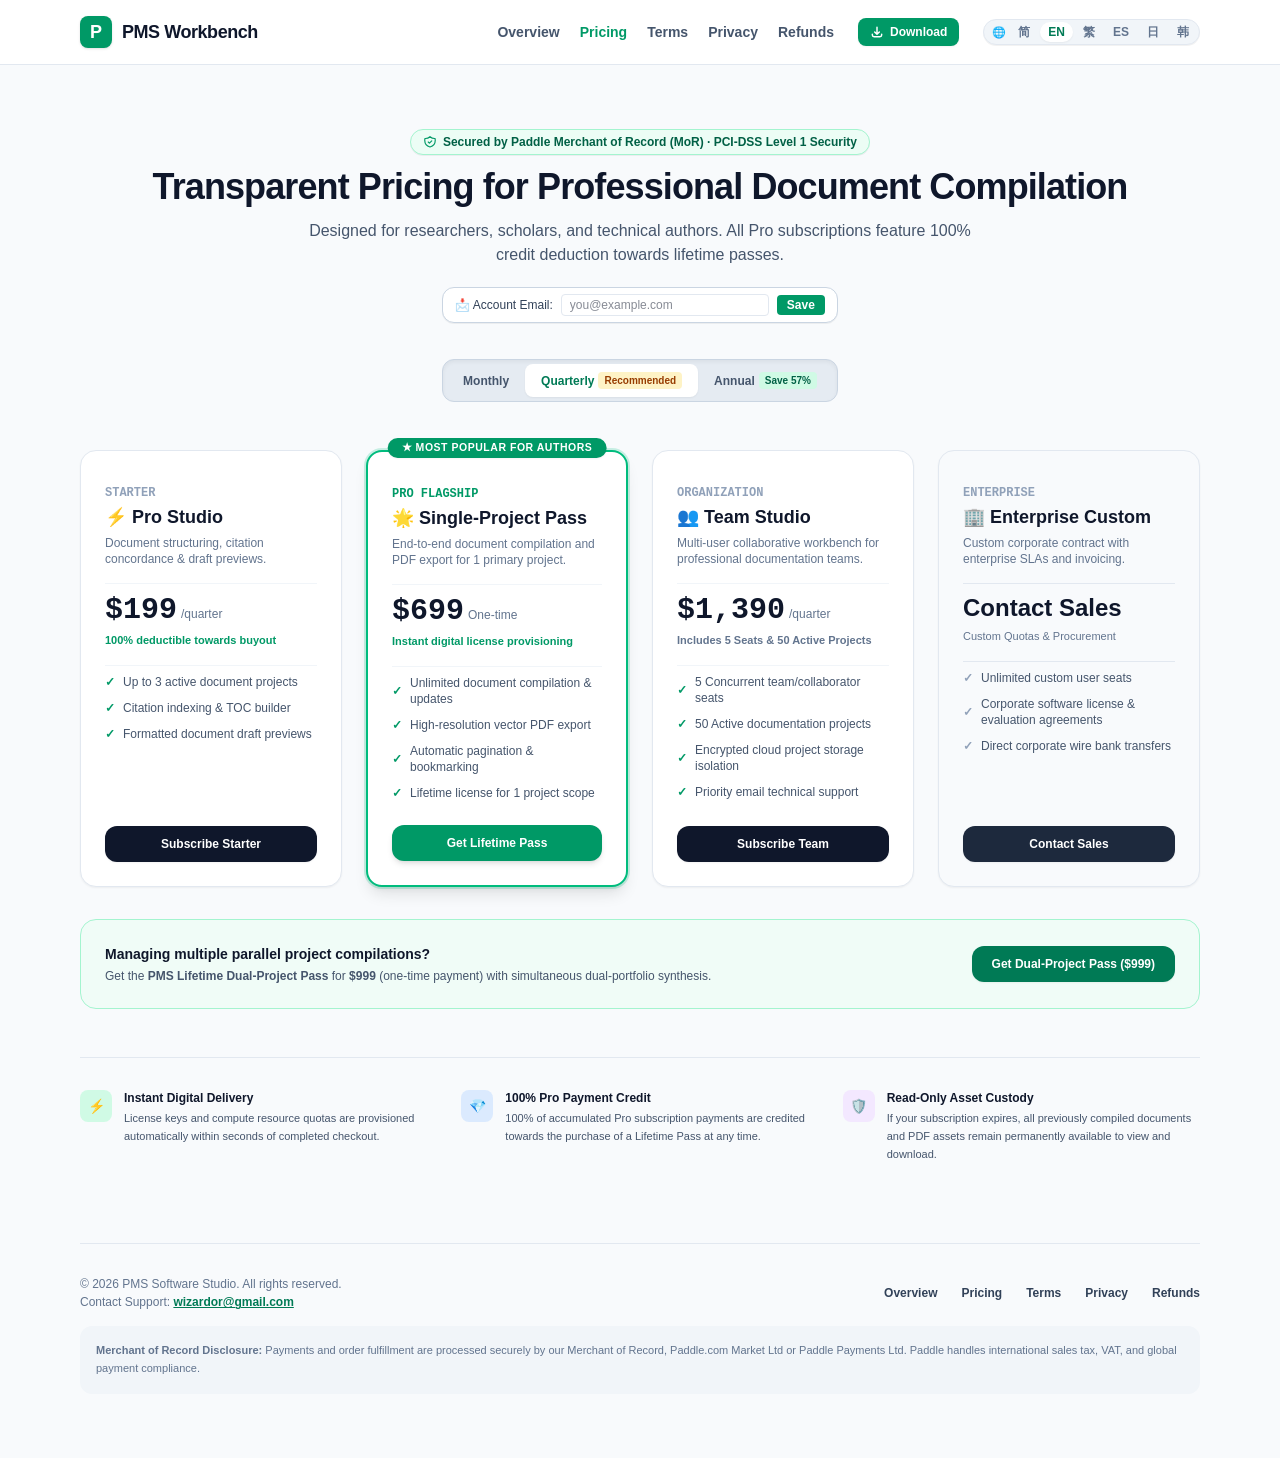
==== commit 4b95b98b: "Add files via upload" ====
--- a/pricing.html
+++ b/pricing.html
@@ -959,13 +959,13 @@
     });
   </script>
 
-    <!-- Three-Track Download Modal -->
+      <!-- Three-Track Download Modal -->
   <div id="download-modal" class="fixed inset-0 z-[9999] hidden items-center justify-center p-4 bg-slate-900/65 backdrop-blur-xs transition-opacity" style="display: none; position: fixed; inset: 0; z-index: 9999; align-items: center; justify-content: center; background-color: rgba(15, 23, 42, 0.65); backdrop-filter: blur(4px); padding: 1rem;">
     <div class="relative w-full max-w-2xl bg-white rounded-2xl shadow-2xl border border-slate-200 p-6 sm:p-8 space-y-6 max-h-[92vh] overflow-y-auto text-left" style="background-color: #ffffff; color: #1e293b;">
       
       <!-- Close button -->
       <button type="button" onclick="closeDownloadModal()" class="absolute top-4 right-4 text-slate-400 hover:text-slate-700 p-1.5 rounded-lg hover:bg-slate-100 transition cursor-pointer" aria-label="Close">
-        <svg class="w-5 h-5" fill="none" stroke="currentColor" viewBox="0 0 24 24"><path stroke-linecap="round" stroke-linejoin="round" stroke-width="2" d="M6 18L18 6M6 6l12 12"/></svg>
+        <svg class="w-5 h-5 shrink-0" width="20" height="20" style="width: 1.25rem; height: 1.25rem; flex-shrink: 0;" fill="none" stroke="currentColor" viewBox="0 0 24 24"><path stroke-linecap="round" stroke-linejoin="round" stroke-width="2" d="M6 18L18 6M6 6l12 12"/></svg>
       </button>
 
       <!-- Modal Title -->
@@ -974,45 +974,43 @@
           Install PMS Browser Extension
         </h3>
         <p class="text-xs text-slate-500">
-          Official Standalone Offline Packages (v1.3.288) · Enterprise Grade AST Security
+          Official Standalone Offline Packages (v1.3.288) • Enterprise Grade AST Security
         </p>
       </div>
 
       <!-- Three-Track Tabs Switcher -->
       <div class="flex items-center gap-1.5 p-1 rounded-2xl bg-slate-100 border border-slate-200">
         <!-- Chrome Tab -->
-        <button type="button" id="tab-btn-chrome" onclick="switchBrowserTab('chrome')" class="flex-1 py-2.5 px-3 rounded-xl text-xs sm:text-sm font-extrabold transition shadow-xs flex items-center justify-center gap-2 bg-emerald-600 text-white cursor-pointer">
+        <button type="button" id="tab-btn-chrome" onclick="switchBrowserTab('chrome')" class="flex-1 py-2.5 px-3 rounded-xl text-xs sm:text-sm font-extrabold transition shadow-xs flex items-center justify-center gap-2 bg-emerald-600 text-white cursor-pointer outline-none">
           <span>🌐</span>
           <span data-i18n="tab_chrome">Google Chrome</span>
         </button>
         <!-- Edge Tab -->
-        <button type="button" id="tab-btn-edge" onclick="switchBrowserTab('edge')" class="flex-1 py-2.5 px-3 rounded-xl text-xs sm:text-sm font-semibold text-slate-500 hover:text-slate-800 hover:bg-slate-100 transition flex items-center justify-center gap-2 cursor-pointer">
-          <span>🌊</span>
+        <button type="button" id="tab-btn-edge" onclick="switchBrowserTab('edge')" class="flex-1 py-2.5 px-3 rounded-xl text-xs sm:text-sm font-semibold text-slate-500 hover:text-slate-800 hover:bg-slate-100 transition flex items-center justify-center gap-2 cursor-pointer outline-none">
+          <span>🌐</span>
           <span data-i18n="tab_edge">Microsoft Edge</span>
         </button>
         <!-- Firefox Tab -->
-        <button type="button" id="tab-btn-firefox" onclick="switchBrowserTab('firefox')" class="flex-1 py-2.5 px-3 rounded-xl text-xs sm:text-sm font-semibold text-slate-500 hover:text-slate-800 hover:bg-slate-100 transition flex items-center justify-center gap-2 cursor-pointer">
+        <button type="button" id="tab-btn-firefox" onclick="switchBrowserTab('firefox')" class="flex-1 py-2.5 px-3 rounded-xl text-xs sm:text-sm font-semibold text-slate-500 hover:text-slate-800 hover:bg-slate-100 transition flex items-center justify-center gap-2 cursor-pointer outline-none">
           <span>🦊</span>
           <span data-i18n="tab_firefox">Mozilla Firefox</span>
         </button>
       </div>
 
-      <!-- ═════════════════════════════════════════════════════════════════════ -->
       <!-- PANE 1: Google Chrome -->
-      <!-- ═════════════════════════════════════════════════════════════════════ -->
       <div id="tab-pane-chrome" class="space-y-5" style="display: block;">
         <!-- Header & Download CTA -->
         <div class="bg-emerald-50/60 border border-emerald-200/80 rounded-2xl p-4 sm:p-5 flex flex-col sm:flex-row items-center justify-between gap-4">
           <div class="space-y-1 text-center sm:text-left">
             <div class="inline-flex items-center gap-1.5 px-2 py-0.5 rounded-full bg-emerald-100 text-emerald-800 text-[11px] font-bold">
-              <span class="w-1.5 h-1.5 rounded-full bg-emerald-500"></span>
-              <span data-i18n="chrome_badge">Official Direct Release · v1.3.288</span>
+              <span class="w-1.5 h-1.5 rounded-full bg-emerald-500" style="width: 6px; height: 6px; border-radius: 9999px; background-color: #10b981; display: inline-block;"></span>
+              <span data-i18n="chrome_badge">Official Direct Release • v1.3.288</span>
             </div>
             <div class="font-bold text-slate-900 text-sm" data-i18n="chrome_title">Google Chrome Standalone Package</div>
             <div class="text-xs text-slate-500">pms-extension-chrome-latest.zip (7.93 MB)</div>
           </div>
-          <a href="pms-extension-chrome-latest.zip" download="pms-extension-chrome-latest.zip" class="w-full sm:w-auto px-5 py-2.5 rounded-xl bg-emerald-600 hover:bg-emerald-700 text-white font-bold text-xs sm:text-sm shadow-md transition flex items-center justify-center gap-2 shrink-0 cursor-pointer">
-            <svg class="w-4 h-4" fill="none" stroke="currentColor" viewBox="0 0 24 24"><path stroke-linecap="round" stroke-linejoin="round" stroke-width="2.5" d="M4 16v1a3 3 0 003 3h10a3 3 0 003-3v-1m-4-4l-4 4m0 0l-4-4m4 4V4"/></svg>
+          <a href="pms-extension-chrome-latest.zip" download="pms-extension-chrome-latest.zip" class="w-full sm:w-auto px-5 py-2.5 rounded-xl bg-emerald-600 hover:bg-emerald-700 text-white font-bold text-xs sm:text-sm shadow-md transition flex items-center justify-center gap-2 shrink-0 cursor-pointer" style="text-decoration: none;">
+            <svg class="w-4 h-4 shrink-0" width="16" height="16" style="width: 1rem; height: 1rem; flex-shrink: 0;" fill="none" stroke="currentColor" viewBox="0 0 24 24"><path stroke-linecap="round" stroke-linejoin="round" stroke-width="2.5" d="M4 16v1a3 3 0 003 3h10a3 3 0 003-3v-1m-4-4l-4 4m0 0l-4-4m4 4V4"/></svg>
             <span data-i18n="chrome_btn">Download for Chrome (7.93 MB)</span>
           </a>
         </div>
@@ -1020,53 +1018,51 @@
         <!-- 3 Steps Visual Guide -->
         <div class="space-y-3">
           <div class="flex items-start gap-3 bg-slate-50 p-3.5 rounded-xl border border-slate-200/80">
-            <div class="w-6 h-6 rounded-full bg-emerald-600 text-white font-extrabold text-xs flex items-center justify-center shrink-0 mt-0.5">1</div>
+            <div class="w-6 h-6 rounded-full bg-emerald-600 text-white font-extrabold text-xs flex items-center justify-center shrink-0 mt-0.5" style="width: 1.5rem; height: 1.5rem; border-radius: 9999px; flex-shrink: 0;">1</div>
             <div class="space-y-0.5">
               <h4 class="font-bold text-slate-900 text-xs sm:text-sm" data-i18n="chrome_step1_title">Step 1: Download & Extract</h4>
-              <p class="text-xs text-slate-600 leading-relaxed" data-i18n-html="chrome_step1_desc">Click above to download <code>pms-extension-chrome-latest.zip</code> and extract it to a folder (e.g. <code>D:\PMS-Extension</code>).</p>
+              <p class="text-xs text-slate-600 leading-relaxed" data-i18n-html="chrome_step1_desc">Click above to download <code>pms-extension-chrome-latest.zip</code> and extract it to a local folder (e.g. <code>D:\PMS-Extension</code>).</p>
             </div>
           </div>
 
           <div class="flex items-start gap-3 bg-slate-50 p-3.5 rounded-xl border border-slate-200/80">
-            <div class="w-6 h-6 rounded-full bg-emerald-600 text-white font-extrabold text-xs flex items-center justify-center shrink-0 mt-0.5">2</div>
+            <div class="w-6 h-6 rounded-full bg-emerald-600 text-white font-extrabold text-xs flex items-center justify-center shrink-0 mt-0.5" style="width: 1.5rem; height: 1.5rem; border-radius: 9999px; flex-shrink: 0;">2</div>
             <div class="space-y-0.5">
-              <h4 class="font-bold text-slate-900 text-xs sm:text-sm" data-i18n="chrome_step2_title">Step 2: Enable Developer Mode</h4>
-              <p class="text-xs text-slate-600 leading-relaxed" data-i18n-html="chrome_step2_desc">Navigate to <code>chrome://extensions/</code> in your address bar, then turn on <strong>Developer mode</strong> in the top-right.</p>
+              <h4 class="font-bold text-slate-900 text-xs sm:text-sm" data-i18n="chrome_step2_title">Step 2: Open Extensions & Enable Developer Mode</h4>
+              <p class="text-xs text-slate-600 leading-relaxed" data-i18n-html="chrome_step2_desc">In Chrome address bar, enter <code>chrome://extensions/</code> and toggle on <strong>Developer mode</strong> in the top right.</p>
             </div>
           </div>
 
           <div class="flex items-start gap-3 bg-slate-50 p-3.5 rounded-xl border border-slate-200/80">
-            <div class="w-6 h-6 rounded-full bg-emerald-600 text-white font-extrabold text-xs flex items-center justify-center shrink-0 mt-0.5">3</div>
+            <div class="w-6 h-6 rounded-full bg-emerald-600 text-white font-extrabold text-xs flex items-center justify-center shrink-0 mt-0.5" style="width: 1.5rem; height: 1.5rem; border-radius: 9999px; flex-shrink: 0;">3</div>
             <div class="space-y-0.5">
               <h4 class="font-bold text-slate-900 text-xs sm:text-sm" data-i18n="chrome_step3_title">Step 3: Load Unpacked Extension</h4>
-              <p class="text-xs text-slate-600 leading-relaxed" data-i18n-html="chrome_step3_desc">Click <strong>Load unpacked</strong> on the top-left, select your extracted folder, and the PMS workbench is ready!</p>
+              <p class="text-xs text-slate-600 leading-relaxed" data-i18n-html="chrome_step3_desc">Click <strong>Load unpacked</strong> on top left, select the extracted folder, and PMS icon appears on your browser toolbar!</p>
             </div>
           </div>
         </div>
 
         <!-- Note -->
         <div class="p-3 bg-emerald-50/50 border border-emerald-100 rounded-xl text-slate-600 text-[11px] leading-relaxed flex items-center gap-2">
-          <span class="text-base shrink-0">ℹ️</span>
-          <span data-i18n="chrome_note">Chrome Web Store official review is in progress. This standalone package gives you 100% full functionality immediately.</span>
-        </div>
-      </div>
-
-      <!-- ═════════════════════════════════════════════════════════════════════ -->
+          <span class="text-base shrink-0">💡</span>
+          <span data-i18n="chrome_note">Chrome Web Store listing is pending formal audit review. Direct standalone package offers 100% complete features and instantaneous availability.</span>
+        </div>
+      </div>
+
       <!-- PANE 2: Microsoft Edge -->
-      <!-- ═════════════════════════════════════════════════════════════════════ -->
       <div id="tab-pane-edge" class="space-y-5" style="display: none;">
         <!-- Header & Download CTA -->
         <div class="bg-blue-50/60 border border-blue-200/80 rounded-2xl p-4 sm:p-5 flex flex-col sm:flex-row items-center justify-between gap-4">
           <div class="space-y-1 text-center sm:text-left">
             <div class="inline-flex items-center gap-1.5 px-2 py-0.5 rounded-full bg-blue-100 text-blue-800 text-[11px] font-bold">
-              <span class="w-1.5 h-1.5 rounded-full bg-blue-500"></span>
-              <span data-i18n="edge_badge">Chromium Optimized · v1.3.288</span>
-            </div>
-            <div class="font-bold text-slate-900 text-sm" data-i18n="edge_title">Microsoft Edge Standalone Package</div>
+              <span class="w-1.5 h-1.5 rounded-full bg-blue-500" style="width: 6px; height: 6px; border-radius: 9999px; background-color: #3b82f6; display: inline-block;"></span>
+              <span data-i18n="edge_badge">Chromium Native • v1.3.288</span>
+            </div>
+            <div class="font-bold text-slate-900 text-sm" data-i18n="edge_title">Microsoft Edge Chromium Package</div>
             <div class="text-xs text-slate-500">pms-extension-edge-latest.zip (7.93 MB)</div>
           </div>
-          <a href="pms-extension-edge-latest.zip" download="pms-extension-edge-latest.zip" class="w-full sm:w-auto px-5 py-2.5 rounded-xl bg-blue-600 hover:bg-blue-700 text-white font-bold text-xs sm:text-sm shadow-md transition flex items-center justify-center gap-2 shrink-0 cursor-pointer">
-            <svg class="w-4 h-4" fill="none" stroke="currentColor" viewBox="0 0 24 24"><path stroke-linecap="round" stroke-linejoin="round" stroke-width="2.5" d="M4 16v1a3 3 0 003 3h10a3 3 0 003-3v-1m-4-4l-4 4m0 0l-4-4m4 4V4"/></svg>
+          <a href="pms-extension-edge-latest.zip" download="pms-extension-edge-latest.zip" class="w-full sm:w-auto px-5 py-2.5 rounded-xl bg-blue-600 hover:bg-blue-700 text-white font-bold text-xs sm:text-sm shadow-md transition flex items-center justify-center gap-2 shrink-0 cursor-pointer" style="text-decoration: none;">
+            <svg class="w-4 h-4 shrink-0" width="16" height="16" style="width: 1rem; height: 1rem; flex-shrink: 0;" fill="none" stroke="currentColor" viewBox="0 0 24 24"><path stroke-linecap="round" stroke-linejoin="round" stroke-width="2.5" d="M4 16v1a3 3 0 003 3h10a3 3 0 003-3v-1m-4-4l-4 4m0 0l-4-4m4 4V4"/></svg>
             <span data-i18n="edge_btn">Download for Edge (7.93 MB)</span>
           </a>
         </div>
@@ -1074,53 +1070,51 @@
         <!-- 3 Steps Visual Guide -->
         <div class="space-y-3">
           <div class="flex items-start gap-3 bg-slate-50 p-3.5 rounded-xl border border-slate-200/80">
-            <div class="w-6 h-6 rounded-full bg-blue-600 text-white font-extrabold text-xs flex items-center justify-center shrink-0 mt-0.5">1</div>
+            <div class="w-6 h-6 rounded-full bg-blue-600 text-white font-extrabold text-xs flex items-center justify-center shrink-0 mt-0.5" style="width: 1.5rem; height: 1.5rem; border-radius: 9999px; flex-shrink: 0;">1</div>
             <div class="space-y-0.5">
               <h4 class="font-bold text-slate-900 text-xs sm:text-sm" data-i18n="edge_step1_title">Step 1: Download & Extract</h4>
-              <p class="text-xs text-slate-600 leading-relaxed" data-i18n-html="edge_step1_desc">Click above to download <code>pms-extension-edge-latest.zip</code> and extract it to a folder on your computer.</p>
+              <p class="text-xs text-slate-600 leading-relaxed" data-i18n-html="edge_step1_desc">Click above to download <code>pms-extension-edge-latest.zip</code> and extract it to a local folder.</p>
             </div>
           </div>
 
           <div class="flex items-start gap-3 bg-slate-50 p-3.5 rounded-xl border border-slate-200/80">
-            <div class="w-6 h-6 rounded-full bg-blue-600 text-white font-extrabold text-xs flex items-center justify-center shrink-0 mt-0.5">2</div>
+            <div class="w-6 h-6 rounded-full bg-blue-600 text-white font-extrabold text-xs flex items-center justify-center shrink-0 mt-0.5" style="width: 1.5rem; height: 1.5rem; border-radius: 9999px; flex-shrink: 0;">2</div>
             <div class="space-y-0.5">
-              <h4 class="font-bold text-slate-900 text-xs sm:text-sm" data-i18n="edge_step2_title">Step 2: Enable Developer Mode</h4>
-              <p class="text-xs text-slate-600 leading-relaxed" data-i18n-html="edge_step2_desc">Open Edge, enter <code>edge://extensions/</code>, and toggle on <strong>Developer mode</strong> in the left sidebar.</p>
+              <h4 class="font-bold text-slate-900 text-xs sm:text-sm" data-i18n="edge_step2_title">Step 2: Open Extensions & Enable Developer Mode</h4>
+              <p class="text-xs text-slate-600 leading-relaxed" data-i18n-html="edge_step2_desc">In Edge address bar, enter <code>edge://extensions/</code> and toggle on <strong>Developer mode</strong> in the left sidebar.</p>
             </div>
           </div>
 
           <div class="flex items-start gap-3 bg-slate-50 p-3.5 rounded-xl border border-slate-200/80">
-            <div class="w-6 h-6 rounded-full bg-blue-600 text-white font-extrabold text-xs flex items-center justify-center shrink-0 mt-0.5">3</div>
+            <div class="w-6 h-6 rounded-full bg-blue-600 text-white font-extrabold text-xs flex items-center justify-center shrink-0 mt-0.5" style="width: 1.5rem; height: 1.5rem; border-radius: 9999px; flex-shrink: 0;">3</div>
             <div class="space-y-0.5">
               <h4 class="font-bold text-slate-900 text-xs sm:text-sm" data-i18n="edge_step3_title">Step 3: Load Unpacked Extension</h4>
-              <p class="text-xs text-slate-600 leading-relaxed" data-i18n-html="edge_step3_desc">Click <strong>Load unpacked</strong> at the top, choose your extracted folder, and PMS is instantly activated on Edge!</p>
+              <p class="text-xs text-slate-600 leading-relaxed" data-i18n-html="edge_step3_desc">Click <strong>Load unpacked</strong>, select your extracted folder, and PMS is ready for Edge!</p>
             </div>
           </div>
         </div>
 
         <!-- Note -->
         <div class="p-3 bg-blue-50/50 border border-blue-100 rounded-xl text-slate-600 text-[11px] leading-relaxed flex items-center gap-2">
-          <span class="text-base shrink-0">ℹ️</span>
-          <span data-i18n="edge_note">Microsoft Edge natively runs Chromium extensions. When Chrome Store review completes, Edge users can also install in 1 click.</span>
-        </div>
-      </div>
-
-      <!-- ═════════════════════════════════════════════════════════════════════ -->
+          <span class="text-base shrink-0">💡</span>
+          <span data-i18n="edge_note">100% compatible with Edge Chromium core. Supports Edge side panel and split screen workflows.</span>
+        </div>
+      </div>
+
       <!-- PANE 3: Mozilla Firefox -->
-      <!-- ═════════════════════════════════════════════════════════════════════ -->
       <div id="tab-pane-firefox" class="space-y-5" style="display: none;">
         <!-- Header & Download CTA -->
         <div class="bg-amber-50/60 border border-amber-200/80 rounded-2xl p-4 sm:p-5 flex flex-col sm:flex-row items-center justify-between gap-4">
           <div class="space-y-1 text-center sm:text-left">
             <div class="inline-flex items-center gap-1.5 px-2 py-0.5 rounded-full bg-amber-100 text-amber-800 text-[11px] font-bold">
-              <span class="w-1.5 h-1.5 rounded-full bg-amber-500"></span>
-              <span data-i18n="firefox_badge">Native Gecko MV3 · v1.3.288</span>
+              <span class="w-1.5 h-1.5 rounded-full bg-amber-500" style="width: 6px; height: 6px; border-radius: 9999px; background-color: #f59e0b; display: inline-block;"></span>
+              <span data-i18n="firefox_badge">Native Gecko MV3 • v1.3.288</span>
             </div>
             <div class="font-bold text-slate-900 text-sm" data-i18n="firefox_title">Mozilla Firefox Gecko MV3 Package</div>
             <div class="text-xs text-slate-500">pms-extension-firefox-latest.zip (7.93 MB)</div>
           </div>
-          <a href="pms-extension-firefox-latest.zip" download="pms-extension-firefox-latest.zip" class="w-full sm:w-auto px-5 py-2.5 rounded-xl bg-amber-600 hover:bg-amber-700 text-white font-bold text-xs sm:text-sm shadow-md transition flex items-center justify-center gap-2 shrink-0 cursor-pointer">
-            <svg class="w-4 h-4" fill="none" stroke="currentColor" viewBox="0 0 24 24"><path stroke-linecap="round" stroke-linejoin="round" stroke-width="2.5" d="M4 16v1a3 3 0 003 3h10a3 3 0 003-3v-1m-4-4l-4 4m0 0l-4-4m4 4V4"/></svg>
+          <a href="pms-extension-firefox-latest.zip" download="pms-extension-firefox-latest.zip" class="w-full sm:w-auto px-5 py-2.5 rounded-xl bg-amber-600 hover:bg-amber-700 text-white font-bold text-xs sm:text-sm shadow-md transition flex items-center justify-center gap-2 shrink-0 cursor-pointer" style="text-decoration: none;">
+            <svg class="w-4 h-4 shrink-0" width="16" height="16" style="width: 1rem; height: 1rem; flex-shrink: 0;" fill="none" stroke="currentColor" viewBox="0 0 24 24"><path stroke-linecap="round" stroke-linejoin="round" stroke-width="2.5" d="M4 16v1a3 3 0 003 3h10a3 3 0 003-3v-1m-4-4l-4 4m0 0l-4-4m4 4V4"/></svg>
             <span data-i18n="firefox_btn">Download for Firefox (7.93 MB)</span>
           </a>
         </div>
@@ -1128,7 +1122,7 @@
         <!-- 3 Steps Visual Guide -->
         <div class="space-y-3">
           <div class="flex items-start gap-3 bg-slate-50 p-3.5 rounded-xl border border-slate-200/80">
-            <div class="w-6 h-6 rounded-full bg-amber-600 text-white font-extrabold text-xs flex items-center justify-center shrink-0 mt-0.5">1</div>
+            <div class="w-6 h-6 rounded-full bg-amber-600 text-white font-extrabold text-xs flex items-center justify-center shrink-0 mt-0.5" style="width: 1.5rem; height: 1.5rem; border-radius: 9999px; flex-shrink: 0;">1</div>
             <div class="space-y-0.5">
               <h4 class="font-bold text-slate-900 text-xs sm:text-sm" data-i18n="firefox_step1_title">Step 1: Download & Extract</h4>
               <p class="text-xs text-slate-600 leading-relaxed" data-i18n-html="firefox_step1_desc">Click above to download <code>pms-extension-firefox-latest.zip</code> and extract it to a local folder.</p>
@@ -1136,7 +1130,7 @@
           </div>
 
           <div class="flex items-start gap-3 bg-slate-50 p-3.5 rounded-xl border border-slate-200/80">
-            <div class="w-6 h-6 rounded-full bg-amber-600 text-white font-extrabold text-xs flex items-center justify-center shrink-0 mt-0.5">2</div>
+            <div class="w-6 h-6 rounded-full bg-amber-600 text-white font-extrabold text-xs flex items-center justify-center shrink-0 mt-0.5" style="width: 1.5rem; height: 1.5rem; border-radius: 9999px; flex-shrink: 0;">2</div>
             <div class="space-y-0.5">
               <h4 class="font-bold text-slate-900 text-xs sm:text-sm" data-i18n="firefox_step2_title">Step 2: Open Add-on Debugging</h4>
               <p class="text-xs text-slate-600 leading-relaxed" data-i18n-html="firefox_step2_desc">In Firefox address bar, enter <code>about:debugging#/runtime/this-firefox</code> and press Enter.</p>
@@ -1144,7 +1138,7 @@
           </div>
 
           <div class="flex items-start gap-3 bg-slate-50 p-3.5 rounded-xl border border-slate-200/80">
-            <div class="w-6 h-6 rounded-full bg-amber-600 text-white font-extrabold text-xs flex items-center justify-center shrink-0 mt-0.5">3</div>
+            <div class="w-6 h-6 rounded-full bg-amber-600 text-white font-extrabold text-xs flex items-center justify-center shrink-0 mt-0.5" style="width: 1.5rem; height: 1.5rem; border-radius: 9999px; flex-shrink: 0;">3</div>
             <div class="space-y-0.5">
               <h4 class="font-bold text-slate-900 text-xs sm:text-sm" data-i18n="firefox_step3_title">Step 3: Load Temporary Add-on</h4>
               <p class="text-xs text-slate-600 leading-relaxed" data-i18n-html="firefox_step3_desc">Click <strong>Load Temporary Add-on...</strong>, select <code>manifest.json</code> in your extracted folder, and PMS launches in your sidebar!</p>
@@ -1154,7 +1148,7 @@
 
         <!-- Note -->
         <div class="p-3 bg-amber-50/50 border border-amber-100 rounded-xl text-slate-600 text-[11px] leading-relaxed flex items-center gap-2">
-          <span class="text-base shrink-0">ℹ️</span>
+          <span class="text-base shrink-0">💡</span>
           <span data-i18n="firefox_note">Gecko MV3 sidebar integration supported. Direct offline installation with full privacy isolation.</span>
         </div>
       </div>
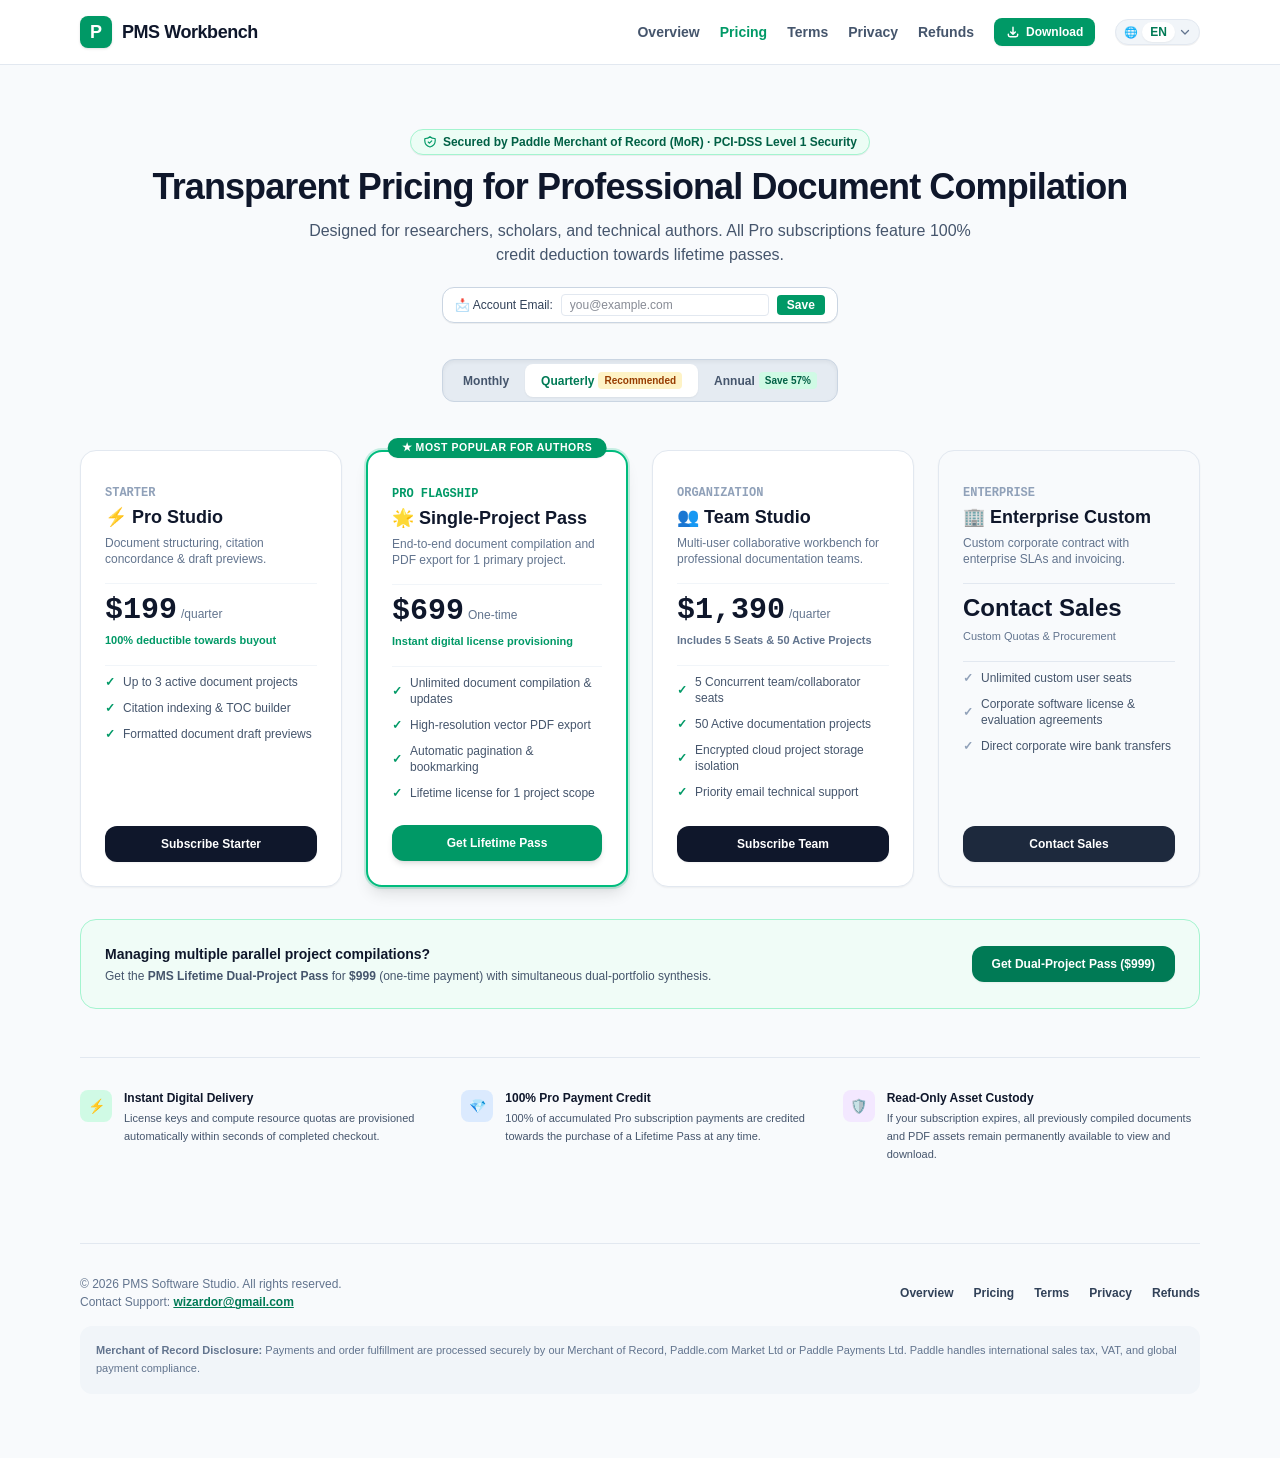
==== commit 34a04ef5: "Add files via upload 1、监测 到访流量明细 + 真实公网 IP + 地理归属地（国家/城市/运营商）； 2、移动端显示兼容与语言选择改为点击下拉方式" ====
--- a/pricing.html
+++ b/pricing.html
@@ -20,16 +20,16 @@
 
   <!-- Navigation Bar -->
   <header class="border-b border-slate-200 bg-white/90 backdrop-blur sticky top-0 z-50">
-    <div class="max-w-6xl mx-auto px-4 h-16 flex items-center justify-between gap-4">
-      <a href="index.html" class="flex items-center gap-2.5 shrink-0">
+    <div class="max-w-6xl mx-auto px-3 sm:px-4 h-16 flex items-center justify-between gap-2 sm:gap-4">
+      <a href="index.html" class="flex items-center gap-2 sm:gap-2.5 shrink-0 min-w-0">
         <div class="w-8 h-8 rounded-lg bg-emerald-600 text-white flex items-center justify-center font-bold text-lg shadow-sm">
           P
         </div>
-        <span class="font-extrabold text-lg text-slate-900 tracking-tight">PMS Workbench</span>
+        <span class="font-extrabold text-base sm:text-lg text-slate-900 tracking-tight truncate">PMS Workbench</span>
       </a>
 
-      <div class="flex items-center gap-4 sm:gap-6">
-        <nav class="hidden sm:flex items-center gap-5 text-sm font-semibold text-slate-600">
+      <div class="flex items-center gap-2 sm:gap-5 shrink-0">
+        <nav class="hidden md:flex items-center gap-5 text-sm font-semibold text-slate-600">
           <a href="index.html" data-i18n="nav_overview" class="hover:text-slate-900 transition">Overview</a>
           <a href="pricing.html" data-i18n="nav_pricing" class="text-emerald-600 font-bold hover:text-emerald-700 transition">Pricing</a>
           <a href="terms.html" data-i18n="nav_terms" class="hover:text-slate-900 transition">Terms</a>
@@ -38,21 +38,46 @@
         </nav>
 
         <!-- Download Button -->
-        <button type="button" onclick="openDownloadModal()" class="flex items-center gap-1.5 px-3 py-1.5 rounded-lg bg-emerald-600 hover:bg-emerald-700 text-white text-xs font-bold shadow-xs hover:shadow-sm transition cursor-pointer shrink-0">
+        <button type="button" onclick="openDownloadModal()" class="flex items-center gap-1.5 px-2.5 sm:px-3 py-1.5 rounded-lg bg-emerald-600 hover:bg-emerald-700 text-white text-xs font-bold shadow-xs hover:shadow-sm transition cursor-pointer shrink-0">
           <svg class="w-3.5 h-3.5" fill="none" stroke="currentColor" viewBox="0 0 24 24"><path stroke-linecap="round" stroke-linejoin="round" stroke-width="2.5" d="M4 16v1a3 3 0 003 3h10a3 3 0 003-3v-1m-4-4l-4 4m0 0l-4-4m4 4V4"/></svg>
           <span data-i18n="nav_download">Download</span>
         </button>
 
 
-        <!-- 界面语言切换器 (对齐插件端 [ 简 | EN | 繁 | ES | 日 | 韩 ]) -->
-        <div class="inline-flex items-center gap-0.5 p-0.5 rounded-full bg-slate-100 border border-slate-200 text-xs font-bold shadow-2xs">
-          <span class="text-slate-400 pl-1.5 pr-0.5 text-[11px]">🌐</span>
-          <button onclick="setLang('zh')" class="lang-btn px-2 py-0.5 rounded-full text-slate-500 hover:text-slate-900 transition" data-lang="zh">简</button>
-          <button onclick="setLang('en')" class="lang-btn px-2 py-0.5 rounded-full bg-white text-emerald-700 font-extrabold shadow-xs transition" data-lang="en">EN</button>
-          <button onclick="setLang('zh-TW')" class="lang-btn px-2 py-0.5 rounded-full text-slate-500 hover:text-slate-900 transition" data-lang="zh-TW">繁</button>
-          <button onclick="setLang('es')" class="lang-btn px-2 py-0.5 rounded-full text-slate-500 hover:text-slate-900 transition" data-lang="es">ES</button>
-          <button onclick="setLang('ja')" class="lang-btn px-2 py-0.5 rounded-full text-slate-500 hover:text-slate-900 transition" data-lang="ja">日</button>
-          <button onclick="setLang('ko')" class="lang-btn px-2 py-0.5 rounded-full text-slate-500 hover:text-slate-900 transition" data-lang="ko">韩</button>
+                        <!-- 界面语言切换器 (点击下拉模式，兼顾移动端与桌面端紧凑显示) -->
+        <div class="relative inline-block text-left shrink-0" id="lang-dropdown-container">
+          <button type="button" id="lang-dropdown-btn" onclick="toggleLangDropdown(event)" aria-haspopup="true" aria-expanded="false" class="inline-flex items-center gap-1 p-0.5 pl-2 pr-2 rounded-full bg-slate-100 hover:bg-slate-200/70 border border-slate-200 text-xs font-bold shadow-2xs transition cursor-pointer select-none outline-none">
+            <span class="text-slate-500 text-[11px] leading-none">🌐</span>
+            <span id="current-lang-label" class="px-2 py-0.5 rounded-full bg-white text-emerald-700 font-extrabold shadow-xs transition">EN</span>
+            <svg id="lang-dropdown-arrow" class="w-3 h-3 text-slate-500 transition-transform duration-200 shrink-0" width="12" height="12" style="width: 0.75rem; height: 0.75rem; flex-shrink: 0;" fill="none" stroke="currentColor" viewBox="0 0 24 24"><path stroke-linecap="round" stroke-linejoin="round" stroke-width="2.5" d="M19 9l-7 7-7-7"/></svg>
+          </button>
+
+          <div id="lang-dropdown-menu" class="hidden absolute right-0 mt-1.5 w-36 rounded-2xl bg-white border border-slate-200 shadow-xl py-1.5 px-1.5 z-[100] space-y-0.5" style="display: none; position: absolute; right: 0; top: 100%; margin-top: 0.375rem; width: 9.25rem; background-color: #ffffff; border-radius: 1rem; border: 1px solid #e2e8f0; box-shadow: 0 12px 28px -4px rgba(15, 23, 42, 0.15); padding: 0.375rem; z-index: 100;">
+            <button type="button" onclick="selectLangOption('zh')" class="lang-btn w-full flex items-center justify-between px-2.5 py-1.5 rounded-xl text-xs font-semibold text-slate-600 hover:bg-slate-100 hover:text-slate-900 transition cursor-pointer text-left" data-lang="zh">
+              <span class="flex items-center gap-2"><span class="inline-block w-5 text-center font-extrabold">简</span><span>简体中文</span></span>
+              <span class="lang-check text-emerald-600 font-extrabold" style="display: none;">✓</span>
+            </button>
+            <button type="button" onclick="selectLangOption('en')" class="lang-btn w-full flex items-center justify-between px-2.5 py-1.5 rounded-xl text-xs font-extrabold bg-emerald-50 text-emerald-700 transition cursor-pointer text-left" data-lang="en">
+              <span class="flex items-center gap-2"><span class="inline-block w-5 text-center font-extrabold">EN</span><span>English</span></span>
+              <span class="lang-check text-emerald-600 font-extrabold" style="display: inline;">✓</span>
+            </button>
+            <button type="button" onclick="selectLangOption('zh-TW')" class="lang-btn w-full flex items-center justify-between px-2.5 py-1.5 rounded-xl text-xs font-semibold text-slate-600 hover:bg-slate-100 hover:text-slate-900 transition cursor-pointer text-left" data-lang="zh-TW">
+              <span class="flex items-center gap-2"><span class="inline-block w-5 text-center font-extrabold">繁</span><span>繁體中文</span></span>
+              <span class="lang-check text-emerald-600 font-extrabold" style="display: none;">✓</span>
+            </button>
+            <button type="button" onclick="selectLangOption('es')" class="lang-btn w-full flex items-center justify-between px-2.5 py-1.5 rounded-xl text-xs font-semibold text-slate-600 hover:bg-slate-100 hover:text-slate-900 transition cursor-pointer text-left" data-lang="es">
+              <span class="flex items-center gap-2"><span class="inline-block w-5 text-center font-extrabold">ES</span><span>Español</span></span>
+              <span class="lang-check text-emerald-600 font-extrabold" style="display: none;">✓</span>
+            </button>
+            <button type="button" onclick="selectLangOption('ja')" class="lang-btn w-full flex items-center justify-between px-2.5 py-1.5 rounded-xl text-xs font-semibold text-slate-600 hover:bg-slate-100 hover:text-slate-900 transition cursor-pointer text-left" data-lang="ja">
+              <span class="flex items-center gap-2"><span class="inline-block w-5 text-center font-extrabold">日</span><span>日本語</span></span>
+              <span class="lang-check text-emerald-600 font-extrabold" style="display: none;">✓</span>
+            </button>
+            <button type="button" onclick="selectLangOption('ko')" class="lang-btn w-full flex items-center justify-between px-2.5 py-1.5 rounded-xl text-xs font-semibold text-slate-600 hover:bg-slate-100 hover:text-slate-900 transition cursor-pointer text-left" data-lang="ko">
+              <span class="flex items-center gap-2"><span class="inline-block w-5 text-center font-extrabold">韩</span><span>한국어</span></span>
+              <span class="lang-check text-emerald-600 font-extrabold" style="display: none;">✓</span>
+            </button>
+          </div>
         </div>
       </div>
     </div>
@@ -269,7 +294,7 @@
           <p data-i18n="footer_rights">© 2026 PMS Software Studio. All rights reserved.</p>
           <p class="mt-0.5"><span data-i18n="footer_support">Contact Support:</span> <a href="mailto:wizardor@gmail.com" class="text-emerald-700 underline font-semibold">wizardor@gmail.com</a></p>
         </div>
-        <div class="flex items-center gap-6 font-semibold text-slate-700">
+        <div class="flex flex-wrap items-center justify-center sm:justify-end gap-x-5 gap-y-2 font-semibold text-slate-700">
           <a href="index.html" data-i18n="nav_overview" class="hover:text-emerald-600">Home</a>
           <a href="pricing.html" data-i18n="nav_pricing" class="hover:text-emerald-600">Pricing</a>
           <a href="terms.html" data-i18n="nav_terms" class="hover:text-emerald-600">Terms of Service</a>
@@ -959,7 +984,7 @@
     });
   </script>
 
-      <!-- Three-Track Download Modal -->
+          <!-- Three-Track Download Modal -->
   <div id="download-modal" class="fixed inset-0 z-[9999] hidden items-center justify-center p-4 bg-slate-900/65 backdrop-blur-xs transition-opacity" style="display: none; position: fixed; inset: 0; z-index: 9999; align-items: center; justify-content: center; background-color: rgba(15, 23, 42, 0.65); backdrop-filter: blur(4px); padding: 1rem;">
     <div class="relative w-full max-w-2xl bg-white rounded-2xl shadow-2xl border border-slate-200 p-6 sm:p-8 space-y-6 max-h-[92vh] overflow-y-auto text-left" style="background-color: #ffffff; color: #1e293b;">
       
@@ -998,46 +1023,66 @@
       </div>
 
       <!-- PANE 1: Google Chrome -->
-      <div id="tab-pane-chrome" class="space-y-5" style="display: block;">
-        <!-- Header & Download CTA -->
-        <div class="bg-emerald-50/60 border border-emerald-200/80 rounded-2xl p-4 sm:p-5 flex flex-col sm:flex-row items-center justify-between gap-4">
+      <div id="tab-pane-chrome" class="space-y-4" style="display: block;">
+        
+        <!-- Track 1: Official Chrome Web Store (Recommended 1-Click Install) -->
+        <div class="bg-blue-50/70 border-2 border-blue-200/90 rounded-2xl p-4 sm:p-5 flex flex-col sm:flex-row items-center justify-between gap-4 shadow-xs">
           <div class="space-y-1 text-center sm:text-left">
-            <div class="inline-flex items-center gap-1.5 px-2 py-0.5 rounded-full bg-emerald-100 text-emerald-800 text-[11px] font-bold">
-              <span class="w-1.5 h-1.5 rounded-full bg-emerald-500" style="width: 6px; height: 6px; border-radius: 9999px; background-color: #10b981; display: inline-block;"></span>
-              <span data-i18n="chrome_badge">Official Direct Release • v1.3.288</span>
-            </div>
-            <div class="font-bold text-slate-900 text-sm" data-i18n="chrome_title">Google Chrome Standalone Package</div>
-            <div class="text-xs text-slate-500">pms-extension-chrome-latest.zip (7.93 MB)</div>
-          </div>
-          <a href="pms-extension-chrome-latest.zip" download="pms-extension-chrome-latest.zip" class="w-full sm:w-auto px-5 py-2.5 rounded-xl bg-emerald-600 hover:bg-emerald-700 text-white font-bold text-xs sm:text-sm shadow-md transition flex items-center justify-center gap-2 shrink-0 cursor-pointer" style="text-decoration: none;">
-            <svg class="w-4 h-4 shrink-0" width="16" height="16" style="width: 1rem; height: 1rem; flex-shrink: 0;" fill="none" stroke="currentColor" viewBox="0 0 24 24"><path stroke-linecap="round" stroke-linejoin="round" stroke-width="2.5" d="M4 16v1a3 3 0 003 3h10a3 3 0 003-3v-1m-4-4l-4 4m0 0l-4-4m4 4V4"/></svg>
-            <span data-i18n="chrome_btn">Download for Chrome (7.93 MB)</span>
+            <div class="inline-flex items-center gap-1.5 px-2 py-0.5 rounded-full bg-blue-100 text-blue-800 text-[11px] font-bold">
+              <span class="w-1.5 h-1.5 rounded-full bg-blue-500" style="width: 6px; height: 6px; border-radius: 9999px; background-color: #3b82f6; display: inline-block;"></span>
+              <span data-i18n="chrome_cws_badge">Official Chrome Web Store • Live</span>
+            </div>
+            <div class="font-bold text-slate-900 text-sm" data-i18n="chrome_cws_title">Chrome Web Store Official Listing</div>
+            <div class="text-xs text-slate-500" data-i18n="chrome_cws_subtitle">1-Click direct install • Automatic updates • Google verified</div>
+          </div>
+          <a href="https://chromewebstore.google.com/detail/pms-enterprise-ai-petitio/edkmkhfghakjgoimbaaakoeoneblndpf" target="_blank" rel="noopener noreferrer" class="w-full sm:w-auto px-5 py-2.5 rounded-xl bg-blue-600 hover:bg-blue-700 text-white font-bold text-xs sm:text-sm shadow-md transition flex items-center justify-center gap-2 shrink-0 cursor-pointer" style="text-decoration: none;">
+            <svg class="w-4 h-4 shrink-0" width="16" height="16" style="width: 1rem; height: 1rem; flex-shrink: 0;" fill="none" stroke="currentColor" viewBox="0 0 24 24"><path stroke-linecap="round" stroke-linejoin="round" stroke-width="2.5" d="M10 6H6a2 2 0 00-2 2v10a2 2 0 002 2h10a2 2 0 002-2v-4M14 4h6m0 0v6m0-6L10 14"/></svg>
+            <span data-i18n="chrome_cws_btn">Add to Chrome (Free)</span>
           </a>
         </div>
 
-        <!-- 3 Steps Visual Guide -->
-        <div class="space-y-3">
-          <div class="flex items-start gap-3 bg-slate-50 p-3.5 rounded-xl border border-slate-200/80">
-            <div class="w-6 h-6 rounded-full bg-emerald-600 text-white font-extrabold text-xs flex items-center justify-center shrink-0 mt-0.5" style="width: 1.5rem; height: 1.5rem; border-radius: 9999px; flex-shrink: 0;">1</div>
+        <!-- Divider -->
+        <div class="flex items-center gap-3 my-1">
+          <div class="flex-grow border-t border-slate-200"></div>
+          <span class="text-[11px] font-bold text-slate-400 uppercase tracking-wider" data-i18n="chrome_or_divider">Or: Standalone Offline Package</span>
+          <div class="flex-grow border-t border-slate-200"></div>
+        </div>
+
+        <!-- Track 2: Standalone Offline Zip Package -->
+        <div class="bg-slate-50 border border-slate-200 rounded-2xl p-3.5 sm:p-4 flex flex-col sm:flex-row items-center justify-between gap-3">
+          <div class="space-y-0.5 text-center sm:text-left">
+            <div class="font-bold text-slate-900 text-xs sm:text-sm" data-i18n="chrome_title">Google Chrome Standalone Package</div>
+            <div class="text-xs text-slate-500">pms-extension-chrome-latest.zip (7.93 MB) • v1.3.288</div>
+          </div>
+          <a href="pms-extension-chrome-latest.zip" download="pms-extension-chrome-latest.zip" class="w-full sm:w-auto px-4 py-2 rounded-xl bg-slate-800 hover:bg-slate-900 text-white font-bold text-xs shadow-sm transition flex items-center justify-center gap-2 shrink-0 cursor-pointer" style="text-decoration: none;">
+            <svg class="w-3.5 h-3.5 shrink-0" width="14" height="14" style="width: 0.875rem; height: 0.875rem; flex-shrink: 0;" fill="none" stroke="currentColor" viewBox="0 0 24 24"><path stroke-linecap="round" stroke-linejoin="round" stroke-width="2.5" d="M4 16v1a3 3 0 003 3h10a3 3 0 003-3v-1m-4-4l-4 4m0 0l-4-4m4 4V4"/></svg>
+            <span data-i18n="chrome_btn">Download Offline ZIP</span>
+          </a>
+        </div>
+
+        <!-- 3 Steps Visual Guide (Compact) -->
+        <div class="space-y-2">
+          <div class="flex items-start gap-3 bg-slate-50 p-2.5 rounded-xl border border-slate-200/80">
+            <div class="w-5 h-5 rounded-full bg-slate-700 text-white font-extrabold text-[11px] flex items-center justify-center shrink-0 mt-0.5" style="width: 1.25rem; height: 1.25rem; border-radius: 9999px; flex-shrink: 0;">1</div>
             <div class="space-y-0.5">
-              <h4 class="font-bold text-slate-900 text-xs sm:text-sm" data-i18n="chrome_step1_title">Step 1: Download & Extract</h4>
-              <p class="text-xs text-slate-600 leading-relaxed" data-i18n-html="chrome_step1_desc">Click above to download <code>pms-extension-chrome-latest.zip</code> and extract it to a local folder (e.g. <code>D:\PMS-Extension</code>).</p>
-            </div>
-          </div>
-
-          <div class="flex items-start gap-3 bg-slate-50 p-3.5 rounded-xl border border-slate-200/80">
-            <div class="w-6 h-6 rounded-full bg-emerald-600 text-white font-extrabold text-xs flex items-center justify-center shrink-0 mt-0.5" style="width: 1.5rem; height: 1.5rem; border-radius: 9999px; flex-shrink: 0;">2</div>
+              <h4 class="font-bold text-slate-900 text-xs" data-i18n="chrome_step1_title">Step 1: Download & Extract</h4>
+              <p class="text-[11px] text-slate-600 leading-relaxed" data-i18n-html="chrome_step1_desc">Extract <code>pms-extension-chrome-latest.zip</code> to a local folder (e.g. <code>D:\PMS-Extension</code>).</p>
+            </div>
+          </div>
+
+          <div class="flex items-start gap-3 bg-slate-50 p-2.5 rounded-xl border border-slate-200/80">
+            <div class="w-5 h-5 rounded-full bg-slate-700 text-white font-extrabold text-[11px] flex items-center justify-center shrink-0 mt-0.5" style="width: 1.25rem; height: 1.25rem; border-radius: 9999px; flex-shrink: 0;">2</div>
             <div class="space-y-0.5">
-              <h4 class="font-bold text-slate-900 text-xs sm:text-sm" data-i18n="chrome_step2_title">Step 2: Open Extensions & Enable Developer Mode</h4>
-              <p class="text-xs text-slate-600 leading-relaxed" data-i18n-html="chrome_step2_desc">In Chrome address bar, enter <code>chrome://extensions/</code> and toggle on <strong>Developer mode</strong> in the top right.</p>
-            </div>
-          </div>
-
-          <div class="flex items-start gap-3 bg-slate-50 p-3.5 rounded-xl border border-slate-200/80">
-            <div class="w-6 h-6 rounded-full bg-emerald-600 text-white font-extrabold text-xs flex items-center justify-center shrink-0 mt-0.5" style="width: 1.5rem; height: 1.5rem; border-radius: 9999px; flex-shrink: 0;">3</div>
+              <h4 class="font-bold text-slate-900 text-xs" data-i18n="chrome_step2_title">Step 2: Open Extensions & Enable Developer Mode</h4>
+              <p class="text-[11px] text-slate-600 leading-relaxed" data-i18n-html="chrome_step2_desc">In Chrome address bar, open <code>chrome://extensions/</code> and toggle on <strong>Developer mode</strong>.</p>
+            </div>
+          </div>
+
+          <div class="flex items-start gap-3 bg-slate-50 p-2.5 rounded-xl border border-slate-200/80">
+            <div class="w-5 h-5 rounded-full bg-slate-700 text-white font-extrabold text-[11px] flex items-center justify-center shrink-0 mt-0.5" style="width: 1.25rem; height: 1.25rem; border-radius: 9999px; flex-shrink: 0;">3</div>
             <div class="space-y-0.5">
-              <h4 class="font-bold text-slate-900 text-xs sm:text-sm" data-i18n="chrome_step3_title">Step 3: Load Unpacked Extension</h4>
-              <p class="text-xs text-slate-600 leading-relaxed" data-i18n-html="chrome_step3_desc">Click <strong>Load unpacked</strong> on top left, select the extracted folder, and PMS icon appears on your browser toolbar!</p>
+              <h4 class="font-bold text-slate-900 text-xs" data-i18n="chrome_step3_title">Step 3: Load Unpacked Extension</h4>
+              <p class="text-[11px] text-slate-600 leading-relaxed" data-i18n-html="chrome_step3_desc">Click <strong>Load unpacked</strong> on top left, select the extracted folder, and PMS is ready!</p>
             </div>
           </div>
         </div>
@@ -1045,7 +1090,7 @@
         <!-- Note -->
         <div class="p-3 bg-emerald-50/50 border border-emerald-100 rounded-xl text-slate-600 text-[11px] leading-relaxed flex items-center gap-2">
           <span class="text-base shrink-0">💡</span>
-          <span data-i18n="chrome_note">Chrome Web Store listing is pending formal audit review. Direct standalone package offers 100% complete features and instantaneous availability.</span>
+          <span data-i18n="chrome_note">Officially published on Chrome Web Store! We recommend 1-click install via Web Store above. Standalone packages remain available for private networks.</span>
         </div>
       </div>
 
